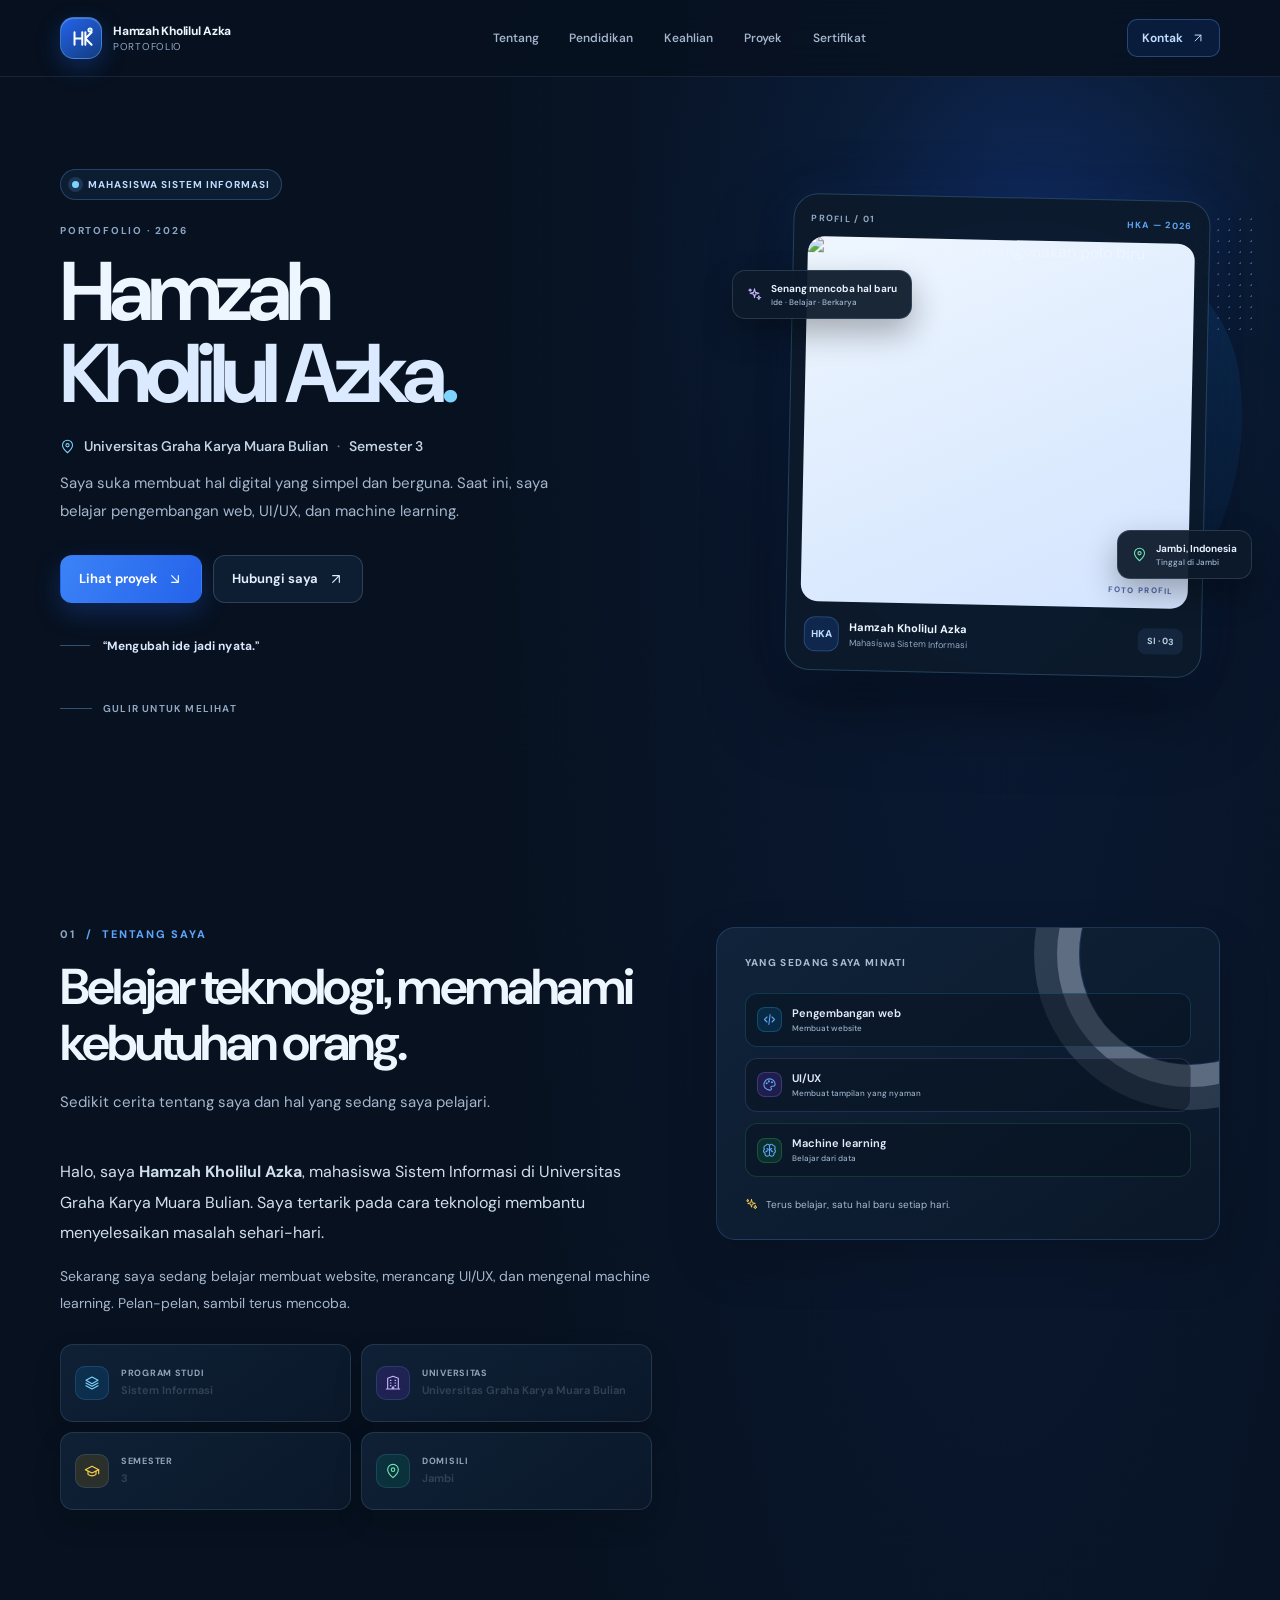
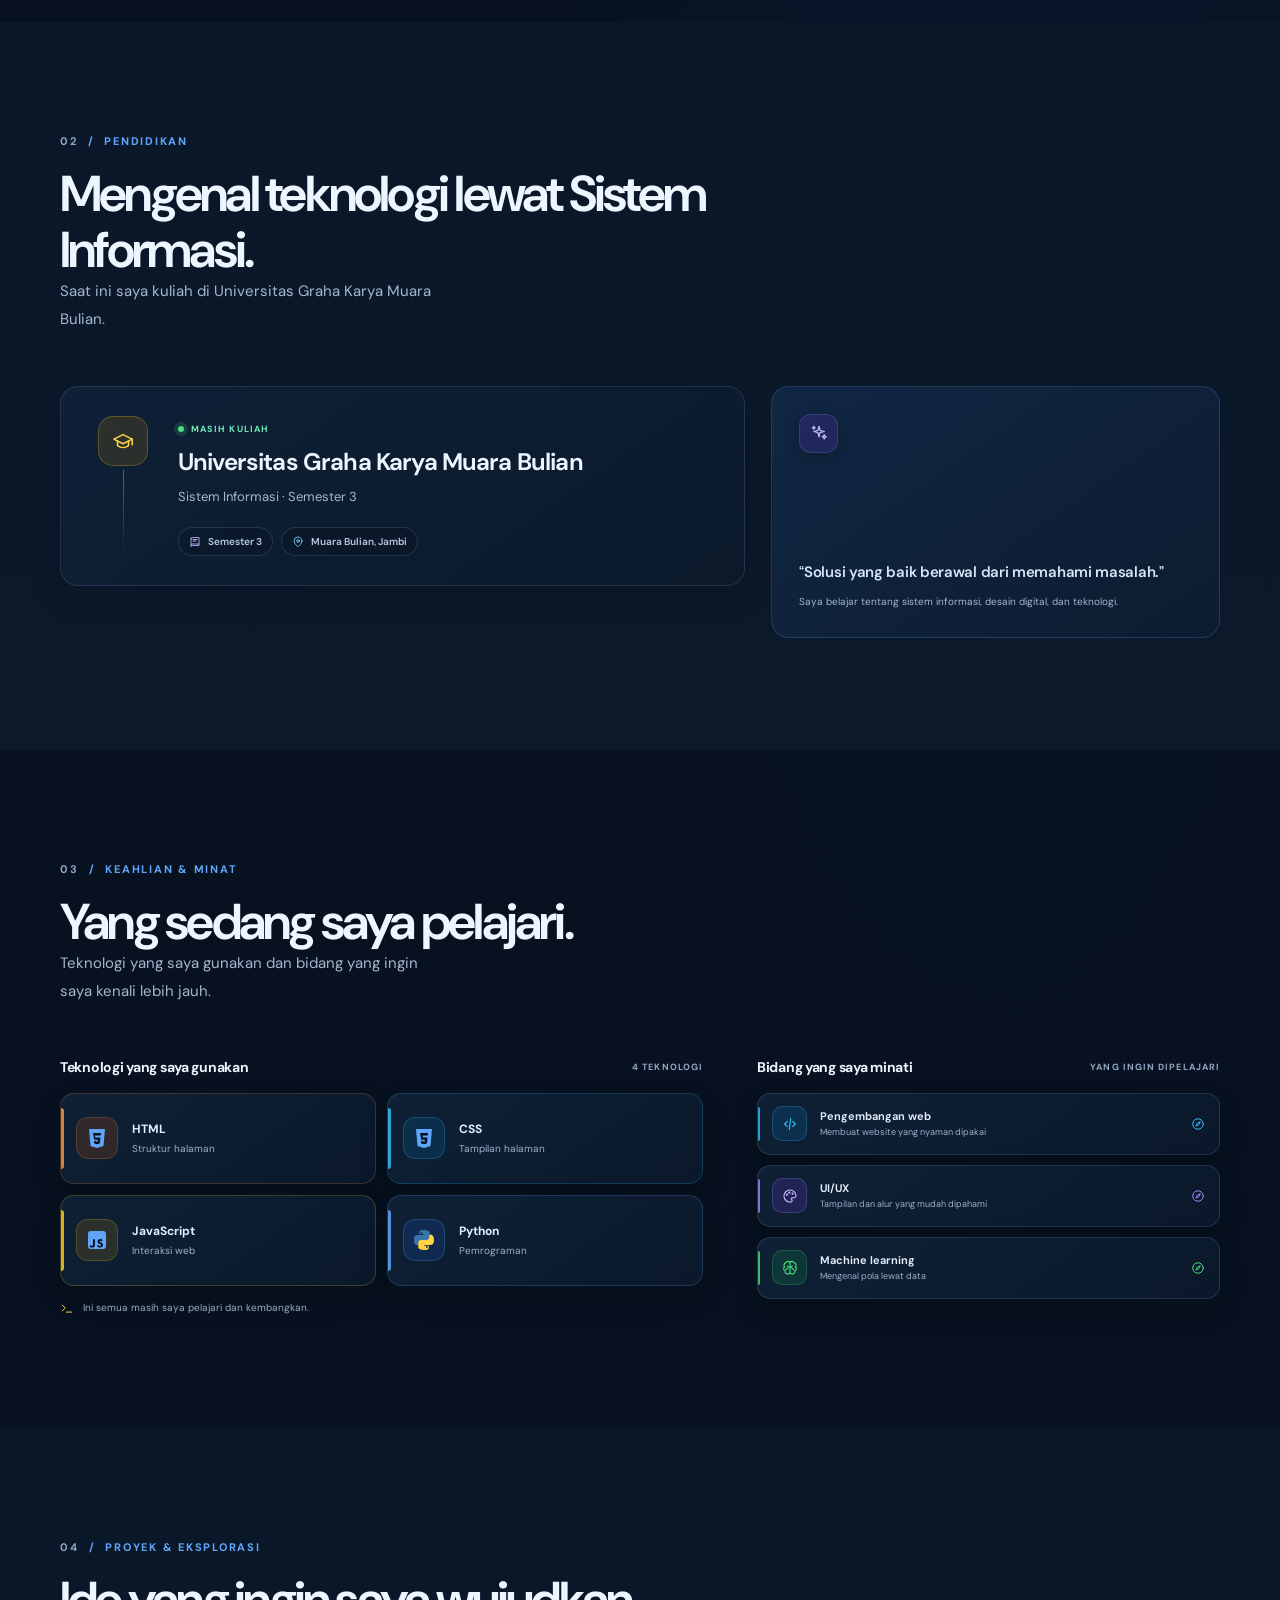
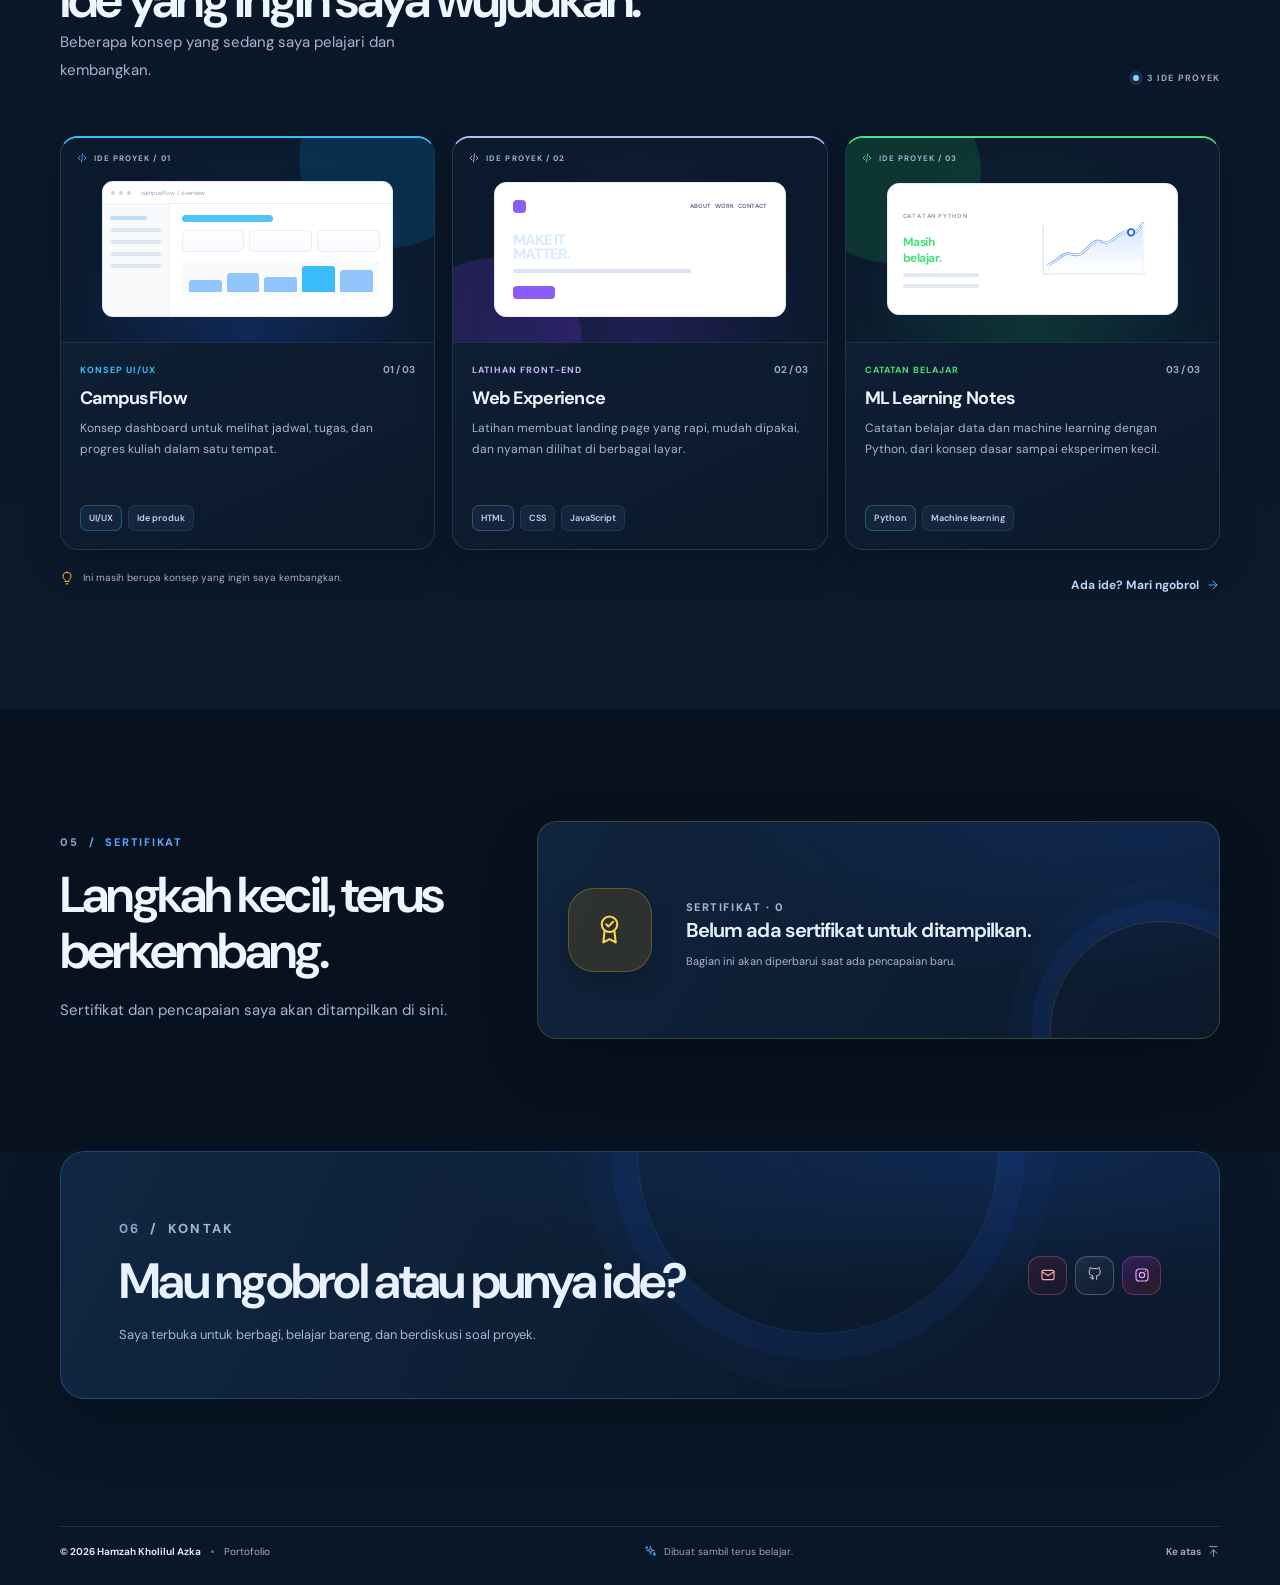
==== index.html @ 12b577aa "my portofolio" ====
<!doctype html>
<html lang="id">
<head>
  <meta charset="utf-8">
  <meta name="viewport" content="width=device-width, initial-scale=1">
  <meta name="theme-color" content="#07111f">
  <meta name="description" content="Portofolio Hamzah Kholilul Azka, mahasiswa Sistem Informasi yang tertarik pada pengembangan web, desain UI/UX, dan machine learning.">
  <meta property="og:title" content="Hamzah Kholilul Azka — Portofolio">
  <meta property="og:description" content="Kenalan dengan Hamzah, minatnya, dan proyek yang sedang ia pelajari.">
  <title>Hamzah Kholilul Azka — Portofolio</title>
  <link rel="preconnect" href="https://fonts.googleapis.com">
  <link rel="preconnect" href="https://fonts.gstatic.com" crossorigin>
  <link href="https://fonts.googleapis.com/css2?family=DM+Sans:wght@400;500;600;700;800&display=swap" rel="stylesheet">
  <link rel="stylesheet" href="styles.css">
  <script src="script.js"></script>
</head>
<body>
  <a class="skip-link" href="#main-content">Langsung ke konten</a>

  <svg class="icon-sprite" xmlns="http://www.w3.org/2000/svg" aria-hidden="true" focusable="false">
    <symbol id="i-arrow-up-right" viewBox="0 0 24 24"><path d="M7 7h10v10M7 17 17 7" /></symbol>
    <symbol id="i-arrow-down-right" viewBox="0 0 24 24"><path d="m7 7 10 10M17 7v10H7" /></symbol>
    <symbol id="i-arrow-right" viewBox="0 0 24 24"><path d="M5 12h14m-7-7 7 7-7 7" /></symbol>
    <symbol id="i-arrow-up" viewBox="0 0 24 24"><path d="m18 15-6-6-6 6M12 9v12M5 3h14" /></symbol>
    <symbol id="i-map-pin" viewBox="0 0 24 24"><path d="M20 10c0 5-8 12-8 12S4 15 4 10a8 8 0 1 1 16 0Z"/><circle cx="12" cy="10" r="2.6"/></symbol>
    <symbol id="i-graduation-cap" viewBox="0 0 24 24"><path d="m2 10 10-5 10 5-10 5-10-5Z"/><path d="M6 12v5c3.5 2.7 8.5 2.7 12 0v-5M22 10v6"/></symbol>
    <symbol id="i-building" viewBox="0 0 24 24"><path d="M4 21V5l8-3 8 3v16M2 21h20M8 8h1m6 0h1M8 12h1m6 0h1M8 16h1m6 0h1M11 21v-3h2v3"/></symbol>
    <symbol id="i-layers" viewBox="0 0 24 24"><path d="m12 3 9 5-9 5-9-5 9-5Z"/><path d="m3 12 9 5 9-5M3 16l9 5 9-5"/></symbol>
    <symbol id="i-sparkles" viewBox="0 0 24 24"><path d="m12 3 1.4 5.6L19 10l-5.6 1.4L12 17l-1.4-5.6L5 10l5.6-1.4L12 3Z"/><path d="m19 14 .8 2.2L22 17l-2.2.8L19 20l-.8-2.2L16 17l2.2-.8L19 14ZM5 3l.6 1.5L7 5l-1.4.5L5 7l-.6-1.5L3 5l1.4-.5L5 3Z"/></symbol>
    <symbol id="i-code" viewBox="0 0 24 24"><path d="m8 8-4 4 4 4m8-8 4 4-4 4m-3-12-2 16"/></symbol>
    <symbol id="i-palette" viewBox="0 0 24 24"><path d="M12 3a9 9 0 1 0 0 18h1.2a2 2 0 0 0 1.4-3.4 1.7 1.7 0 0 1 1.2-2.9H18a3 3 0 0 0 3-3A9 9 0 0 0 12 3Z"/><circle cx="7.5" cy="10" r=".8"/><circle cx="11" cy="7" r=".8"/><circle cx="16" cy="8.5" r=".8"/></symbol>
    <symbol id="i-brain" viewBox="0 0 24 24"><path d="M12 5a3 3 0 0 0-5.8-1A3.5 3.5 0 0 0 4 10a3.5 3.5 0 0 0 1 6.3A3.5 3.5 0 0 0 9 21c1.3 0 2.3-.7 3-1.7M12 5a3 3 0 0 1 5.8-1A3.5 3.5 0 0 1 20 10a3.5 3.5 0 0 1-1 6.3A3.5 3.5 0 0 1 15 21c-1.3 0-2.3-.7-3-1.7M12 5v14M8 9c1.2 0 2 .7 2 2m-4 3c1.3-.1 2.1-.8 2.4-2m7-3c-1.2 0-2 .7-2 2m4 3c-1.3-.1-2.1-.8-2.4-2"/></symbol>
    <symbol id="i-terminal" viewBox="0 0 24 24"><path d="m4 17 5-5-5-5m7 12h9"/></symbol>
    <symbol id="i-compass" viewBox="0 0 24 24"><circle cx="12" cy="12" r="9"/><path d="m15.5 8.5-2.2 4.8-4.8 2.2 2.2-4.8 4.8-2.2Z"/></symbol>
    <symbol id="i-book" viewBox="0 0 24 24"><path d="M4 5.5A2.5 2.5 0 0 1 6.5 3H20v16H6.5A2.5 2.5 0 0 0 4 21V5.5ZM4 18.5A2.5 2.5 0 0 1 6.5 16H20M8 7h8M8 10h6"/></symbol>
    <symbol id="i-lightbulb" viewBox="0 0 24 24"><path d="M9 18h6m-5 4h4m-2-20a7 7 0 0 0-4 12.7c.6.4 1 1 1 1.8V18h6v-1.5c0-.8.4-1.4 1-1.8A7 7 0 0 0 12 2Z"/></symbol>
    <symbol id="i-award" viewBox="0 0 24 24"><circle cx="12" cy="8" r="6"/><path d="m8.2 13-1 9 4.8-2.5 4.8 2.5-1-9M9.5 8l1.6 1.6L14.8 6"/></symbol>
    <symbol id="i-mail" viewBox="0 0 24 24"><rect x="3" y="5" width="18" height="14" rx="2"/><path d="m3 7 9 6 9-6"/></symbol>
    <symbol id="i-menu" viewBox="0 0 24 24"><path d="M4 6h16M4 12h16M4 18h16"/></symbol>
    <symbol id="i-close" viewBox="0 0 24 24"><path d="m18 6-12 12M6 6l12 12"/></symbol>
    <symbol id="i-github" viewBox="0 0 24 24"><path d="M9 19c-4.3 1.3-4.3-2.3-6-2m12 4v-3.9c0-1.1.1-1.6-.5-2.2 3.4-.4 7-1.7 7-7.5A5.8 5.8 0 0 0 20 3.4 5.4 5.4 0 0 0 19.9 0S18.6-.4 15 2a13.2 13.2 0 0 0-7 0C4.4-.4 3.1 0 3.1 0A5.4 5.4 0 0 0 3 3.4a5.8 5.8 0 0 0-1.5 4c0 5.8 3.6 7.1 7 7.5-.6.5-.6 1.1-.5 2.2V21" transform="translate(2 1) scale(.83)"/></symbol>
    <symbol id="i-instagram" viewBox="0 0 24 24"><rect x="3" y="3" width="18" height="18" rx="5"/><circle cx="12" cy="12" r="4"/><path d="M17.5 6.5h.01"/></symbol>
    <symbol id="i-html5" viewBox="0 0 24 24"><path d="m4 3 1.5 17L12 22l6.5-2L20 3H4Z" fill="currentColor" stroke="none"/><path d="M8 7h8l-.3 2.5H10l.2 2h5.3l-.7 6-2.8.8-2.8-.8-.2-2.4h2.3l.1.7.6.2.6-.2.2-2H9.2L8.5 9.5 8 7Z" fill="#07111f" stroke="none"/></symbol>
    <symbol id="i-css3" viewBox="0 0 24 24"><path d="m4 3 1.5 17L12 22l6.5-2L20 3H4Z" fill="currentColor" stroke="none"/><path d="M8 7h8l-.3 2.5h-5l.2 2h4.6l-.7 6-2.8.8-2.8-.8-.2-2.4h2.3l.1.7.6.2.6-.2.2-2H9.2L8.5 9.5 8 7Z" fill="#07111f" stroke="none"/></symbol>
    <symbol id="i-javascript" viewBox="0 0 24 24"><rect x="3" y="3" width="18" height="18" rx="3" fill="currentColor" stroke="none"/><path d="M13.2 16.8c.5.8 1 1.2 1.9 1.2.7 0 1.1-.3 1.1-.8 0-.6-.5-.8-1.4-1.2-1.3-.6-2.2-1.2-2.2-2.6 0-1.3 1-2.3 2.6-2.3 1.1 0 1.9.4 2.5 1.4l-1.4.9c-.3-.5-.6-.7-1.1-.7-.4 0-.7.3-.7.6 0 .5.3.7 1.2 1.1 1.5.7 2.4 1.2 2.4 2.7 0 1.6-1.2 2.5-3 2.5-1.6 0-2.6-.7-3.2-1.8l1.3-1ZM6 16.9c.3.5.6.9 1.2.9.5 0 .8-.2.8-1v-5.5h1.9v5.6c0 1.9-1.1 2.7-2.7 2.7-1.4 0-2.2-.7-2.7-1.7L6 16.9Z" fill="#07111f" stroke="none"/></symbol>
    <symbol id="i-python" viewBox="0 0 24 24"><path d="M11.7 2c-4.8 0-4.5 2.1-4.5 2.1v2.2h4.6v.8H5.4S2 6.7 2 12s3 5.3 3 5.3h1.8v-2.4s-.1-3 3-3h5.1s2.8 0 2.8-2.8V4.8S18.1 2 11.7 2Zm-2.5 2.1a.9.9 0 1 1 0 1.8.9.9 0 0 1 0-1.8Z" fill="#3776ab" stroke="none"/><path d="M12.3 22c4.8 0 4.5-2.1 4.5-2.1v-2.2h-4.6v-.8h6.4S22 17.3 22 12s-3-5.3-3-5.3h-1.8v2.4s.1 3-3 3H9.1S6.3 12.1 6.3 15v4.3S5.9 22 12.3 22Zm2.5-2.1a.9.9 0 1 1 0-1.8.9.9 0 0 1 0 1.8Z" fill="#ffd343" stroke="none"/></symbol>
  </svg>

  <header class="site-header" id="site-header">
    <div class="container-wide nav-inner">
      <a class="brand-lockup" href="#home" aria-label="Hamzah Kholilul Azka, beranda">
        <span class="brand-mark" aria-hidden="true"><svg viewBox="0 0 40 40" fill="none"><path d="M11 12v16m0-8h10m0-8v16M25 12v16m0-8 8-8m-8 8 8 8" stroke="currentColor" stroke-width="2.6" stroke-linecap="round" stroke-linejoin="round"/><circle cx="31" cy="9" r="2.5" fill="#7dd3fc"/></svg></span>
        <span class="brand-name"><strong>Hamzah Kholilul Azka</strong><span>Portofolio</span></span>
      </a>
      <nav class="desktop-nav" aria-label="Navigasi utama">
        <a class="nav-link" href="#about">Tentang</a>
        <a class="nav-link" href="#education">Pendidikan</a>
        <a class="nav-link" href="#skills">Keahlian</a>
        <a class="nav-link" href="#projects">Proyek</a>
        <a class="nav-link" href="#certificates">Sertifikat</a>
      </nav>
      <a class="header-cta desktop-contact" href="#contact">Kontak <svg aria-hidden="true"><use href="#i-arrow-up-right"/></svg></a>
      <button type="button" class="mobile-menu-button" aria-label="Buka menu navigasi" aria-expanded="false" aria-controls="mobile-navigation" id="menu-toggle">
        <svg aria-hidden="true"><use href="#i-menu"/></svg>
      </button>
    </div>
    <nav id="mobile-navigation" class="mobile-nav" aria-label="Navigasi seluler" hidden>
      <a href="#about">Tentang</a>
      <a href="#education">Pendidikan</a>
      <a href="#skills">Keahlian</a>
      <a href="#projects">Proyek</a>
      <a href="#certificates">Sertifikat</a>
      <a href="#contact">Kontak <svg class="nav-contact-icon" aria-hidden="true"><use href="#i-arrow-up-right"/></svg></a>
    </nav>
  </header>

  <main id="main-content">
    <section id="home" class="hero-section">
      <div class="container-wide hero-layout">
        <div class="hero-copy reveal" data-delay="0">
          <div class="hero-badge"><span class="hero-badge-dot" aria-hidden="true"></span>Mahasiswa Sistem Informasi</div>
          <p class="hero-kicker">PORTOFOLIO · 2026</p>
          <h1 class="hero-title"><span>Hamzah</span><span class="hero-title-second">Kholilul Azka<span class="hero-period">.</span></span></h1>
          <p class="hero-role">
            <svg aria-hidden="true"><use href="#i-map-pin"/></svg>
            <span>Universitas Graha Karya Muara Bulian</span><span class="hero-role-separator" aria-hidden="true">·</span><span>Semester 3</span>
          </p>
          <p class="hero-description">Saya suka membuat hal digital yang simpel dan berguna. Saat ini, saya belajar pengembangan web, UI/UX, dan machine learning.</p>
          <div class="hero-actions">
            <a class="button-primary" href="#projects">Lihat proyek <svg aria-hidden="true"><use href="#i-arrow-down-right"/></svg></a>
            <a class="button-secondary" href="#contact">Hubungi saya <svg aria-hidden="true"><use href="#i-arrow-up-right"/></svg></a>
          </div>
          <div class="hero-motto"><span class="hero-motto-rule" aria-hidden="true"></span><p><em>“Mengubah ide jadi nyata.”</em></p></div>
          <div class="hero-scroll-note" aria-hidden="true"><span></span>Gulir untuk melihat</div>
        </div>

        <div class="hero-art-reveal reveal" data-delay="140">
          <div class="hero-visual" role="group" aria-label="Foto profil Hamzah Kholilul Azka">
            <div class="portrait-glow" aria-hidden="true"></div><div class="portrait-grid" aria-hidden="true"></div>
            <div class="float-note float-note--top" aria-hidden="true"><svg><use href="#i-sparkles"/></svg><span>Senang mencoba hal baru<small>Ide · Belajar · Berkarya</small></span></div>
            <div class="float-note float-note--bottom" aria-hidden="true"><svg><use href="#i-map-pin"/></svg><span>Jambi, Indonesia<small>Tinggal di Jambi</small></span></div>
            <div class="portrait-card">
              <div class="portrait-card-top"><span>PROFIL / 01</span><span>HKA — 2026</span></div>
              <div class="portrait-art">
                <img src="image/profil.jpg" alt="Hamzah Kholilul Azka mengenakan polo biru">
                <span class="portrait-art-label">FOTO PROFIL</span>
              </div>
              <div class="portrait-card-bottom">
                <div class="portrait-identity"><span class="portrait-initials">HKA</span><span class="portrait-identity-copy"><strong>Hamzah Kholilul Azka</strong><span>Mahasiswa Sistem Informasi</span></span></div>
                <span class="portrait-semester">SI · 03</span>
              </div>
            </div>
          </div>
        </div>
      </div>
    </section>

    <section id="about" class="section">
      <div class="container-wide">
        <div class="about-grid">
          <div class="reveal">
            <div class="section-heading"><p class="section-overline"><span>01</span><span aria-hidden="true">/</span>Tentang saya</p><h2 class="section-title">Belajar teknologi, memahami kebutuhan orang.</h2><p class="section-lede">Sedikit cerita tentang saya dan hal yang sedang saya pelajari.</p></div>
            <div class="about-copy">
              <p>Halo, saya <strong>Hamzah Kholilul Azka</strong>, mahasiswa Sistem Informasi di Universitas Graha Karya Muara Bulian. Saya tertarik pada cara teknologi membantu menyelesaikan masalah sehari-hari.</p>
              <p>Sekarang saya sedang belajar membuat website, merancang UI/UX, dan mengenal machine learning. Pelan-pelan, sambil terus mencoba.</p>
              <div class="about-facts" role="list" aria-label="Informasi profil">
                <div class="fact-card" role="listitem"><span class="fact-icon"><svg aria-hidden="true"><use href="#i-layers"/></svg></span><span class="fact-copy"><span>Program studi</span><strong>Sistem Informasi</strong></span></div>
                <div class="fact-card" role="listitem"><span class="fact-icon"><svg aria-hidden="true"><use href="#i-building"/></svg></span><span class="fact-copy"><span>Universitas</span><strong>Universitas Graha Karya Muara Bulian</strong></span></div>
                <div class="fact-card" role="listitem"><span class="fact-icon"><svg aria-hidden="true"><use href="#i-graduation-cap"/></svg></span><span class="fact-copy"><span>Semester</span><strong>3</strong></span></div>
                <div class="fact-card" role="listitem"><span class="fact-icon"><svg aria-hidden="true"><use href="#i-map-pin"/></svg></span><span class="fact-copy"><span>Domisili</span><strong>Jambi</strong></span></div>
              </div>
            </div>
          </div>
          <div class="reveal" data-delay="100">
            <aside class="interest-card" aria-label="Bidang minat">
              <p class="interest-card-label">Yang sedang saya minati</p>
              <div class="interest-list">
                <div class="interest-item interest-item--web"><span class="interest-symbol" aria-hidden="true"><svg><use href="#i-code"/></svg></span><span>Pengembangan web</span><small>Membuat website</small></div>
                <div class="interest-item interest-item--design"><span class="interest-symbol" aria-hidden="true"><svg><use href="#i-palette"/></svg></span><span>UI/UX</span><small>Membuat tampilan yang nyaman</small></div>
                <div class="interest-item interest-item--ml"><span class="interest-symbol" aria-hidden="true"><svg><use href="#i-brain"/></svg></span><span>Machine learning</span><small>Belajar dari data</small></div>
              </div>
              <p class="interest-foot"><svg aria-hidden="true"><use href="#i-sparkles"/></svg>Terus belajar, satu hal baru setiap hari.</p>
            </aside>
          </div>
        </div>
      </div>
    </section>

    <section id="education" class="section section-soft">
      <div class="container-wide">
        <div class="section-heading-row"><div class="reveal"><div class="section-heading"><p class="section-overline"><span>02</span><span aria-hidden="true">/</span>Pendidikan</p><h2 class="section-title">Mengenal teknologi lewat Sistem Informasi.</h2><p class="section-lede">Saat ini saya kuliah di Universitas Graha Karya Muara Bulian.</p></div></div></div>
        <div class="education-layout">
          <div class="reveal"><article class="education-card"><div class="education-rail" aria-hidden="true"><span class="education-icon"><svg><use href="#i-graduation-cap"/></svg></span></div><div><p class="education-status"><i aria-hidden="true"></i>Masih kuliah</p><h3>Universitas Graha Karya Muara Bulian</h3><p class="education-program">Sistem Informasi · Semester 3</p><div class="education-tags"><span class="soft-tag"><svg aria-hidden="true"><use href="#i-book"/></svg>Semester 3</span><span class="soft-tag"><svg aria-hidden="true"><use href="#i-map-pin"/></svg>Muara Bulian, Jambi</span></div></div></article></div>
          <div class="reveal" data-delay="90"><aside class="education-aside"><span class="education-aside-icon"><svg aria-hidden="true"><use href="#i-sparkles"/></svg></span><div><p>“Solusi yang baik berawal dari memahami masalah.”</p><small>Saya belajar tentang sistem informasi, desain digital, dan teknologi.</small></div></aside></div>
        </div>
      </div>
    </section>

    <section id="skills" class="section">
      <div class="container-wide">
        <div class="section-heading-row"><div class="reveal"><div class="section-heading"><p class="section-overline"><span>03</span><span aria-hidden="true">/</span>Keahlian & minat</p><h2 class="section-title">Yang sedang saya pelajari.</h2><p class="section-lede">Teknologi yang saya gunakan dan bidang yang ingin saya kenali lebih jauh.</p></div></div></div>
        <div class="skills-layout">
          <div class="reveal"><div class="skills-panel-title"><h3>Teknologi yang saya gunakan</h3><span>4 teknologi</span></div><div class="skills-grid">
            <article class="skill-card skill-card--html"><span class="skill-symbol" aria-hidden="true"><svg><use href="#i-html5"/></svg></span><span class="skill-copy"><strong>HTML</strong><span>Struktur halaman</span></span></article>
            <article class="skill-card skill-card--css"><span class="skill-symbol" aria-hidden="true"><svg><use href="#i-css3"/></svg></span><span class="skill-copy"><strong>CSS</strong><span>Tampilan halaman</span></span></article>
            <article class="skill-card skill-card--javascript"><span class="skill-symbol" aria-hidden="true"><svg><use href="#i-javascript"/></svg></span><span class="skill-copy"><strong>JavaScript</strong><span>Interaksi web</span></span></article>
            <article class="skill-card skill-card--python"><span class="skill-symbol" aria-hidden="true"><svg><use href="#i-python"/></svg></span><span class="skill-copy"><strong>Python</strong><span>Pemrograman</span></span></article>
          </div><p class="skill-note"><svg aria-hidden="true"><use href="#i-terminal"/></svg>Ini semua masih saya pelajari dan kembangkan.</p></div>
          <div class="reveal" data-delay="100"><div class="skills-panel-title"><h3>Bidang yang saya minati</h3><span>Yang ingin dipelajari</span></div><div class="interest-stack">
            <article class="interest-stack-card interest-stack-card--web"><span class="interest-stack-icon"><svg aria-hidden="true"><use href="#i-code"/></svg></span><span class="interest-stack-copy"><strong>Pengembangan web</strong><span>Membuat website yang nyaman dipakai</span></span><svg class="interest-stack-arrow" aria-hidden="true"><use href="#i-compass"/></svg></article>
            <article class="interest-stack-card interest-stack-card--design"><span class="interest-stack-icon"><svg aria-hidden="true"><use href="#i-palette"/></svg></span><span class="interest-stack-copy"><strong>UI/UX</strong><span>Tampilan dan alur yang mudah dipahami</span></span><svg class="interest-stack-arrow" aria-hidden="true"><use href="#i-compass"/></svg></article>
            <article class="interest-stack-card interest-stack-card--ml"><span class="interest-stack-icon"><svg aria-hidden="true"><use href="#i-brain"/></svg></span><span class="interest-stack-copy"><strong>Machine learning</strong><span>Mengenal pola lewat data</span></span><svg class="interest-stack-arrow" aria-hidden="true"><use href="#i-compass"/></svg></article>
          </div></div>
        </div>
      </div>
    </section>

    <section id="projects" class="section section-soft">
      <div class="container-wide">
        <div class="section-heading-row"><div class="reveal"><div class="section-heading"><p class="section-overline"><span>04</span><span aria-hidden="true">/</span>Proyek & eksplorasi</p><h2 class="section-title">Ide yang ingin saya wujudkan.</h2><p class="section-lede">Beberapa konsep yang sedang saya pelajari dan kembangkan.</p></div></div><div class="reveal" data-delay="80"><span class="project-count-note"><span class="project-count-dot"></span>3 ide proyek</span></div></div>
        <div class="projects-grid">
          <div class="reveal"><article class="project-card"><div class="project-visual project-visual--dashboard" aria-hidden="true"><div class="project-art-label"><svg><use href="#i-code"/></svg>IDE PROYEK / 01</div><div class="mock-window"><div class="mock-window-bar"><i></i><i></i><i></i><span>campusflow / overview</span></div><div class="mock-dashboard"><div class="mock-sidebar"><i></i><i></i><i></i><i></i><i></i></div><div class="mock-dashboard-main"><div class="mock-dashboard-title"></div><div class="mock-stat-row"><i></i><i></i><i></i></div><div class="mock-chart"><i></i><i></i><i></i><i></i><i></i></div></div></div></div></div><div class="project-content"><div class="project-meta"><span class="project-category">Konsep UI/UX</span><span class="project-number">01 / 03</span></div><h3>CampusFlow</h3><p>Konsep dashboard untuk melihat jadwal, tugas, dan progres kuliah dalam satu tempat.</p><div class="project-tags"><span class="project-tag">UI/UX</span><span class="project-tag">Ide produk</span></div></div></article></div>
          <div class="reveal" data-delay="70"><article class="project-card"><div class="project-visual project-visual--landing" aria-hidden="true"><div class="project-art-label"><svg><use href="#i-code"/></svg>IDE PROYEK / 02</div><div class="mock-landing"><div class="mock-landing-top"><span class="mock-landing-mark"></span><span>ABOUT&nbsp;&nbsp;&nbsp; WORK&nbsp;&nbsp;&nbsp; CONTACT</span></div><div class="mock-landing-title">MAKE IT<br>MATTER.</div><div class="mock-landing-copy"></div><div class="mock-landing-button"></div></div></div><div class="project-content"><div class="project-meta"><span class="project-category">Latihan front-end</span><span class="project-number">02 / 03</span></div><h3>Web Experience</h3><p>Latihan membuat landing page yang rapi, mudah dipakai, dan nyaman dilihat di berbagai layar.</p><div class="project-tags"><span class="project-tag">HTML</span><span class="project-tag">CSS</span><span class="project-tag">JavaScript</span></div></div></article></div>
          <div class="reveal" data-delay="140"><article class="project-card"><div class="project-visual project-visual--notebook" aria-hidden="true"><div class="project-art-label"><svg><use href="#i-code"/></svg>IDE PROYEK / 03</div><div class="mock-notebook"><div class="mock-notebook-copy"><span>CATATAN PYTHON</span><strong>Masih<br>belajar.</strong><i></i><i></i></div><div class="mock-notebook-chart"><svg viewBox="0 0 120 80" fill="none"><defs><linearGradient id="chart-fill" x1="60" y1="12" x2="60" y2="67" gradientUnits="userSpaceOnUse"><stop stop-color="#60A5FA"/><stop offset="1" stop-color="#DBEAFE" stop-opacity=".1"/></linearGradient></defs><path d="M6 67H116M6 15V67" stroke="#E2E8F0"/><path d="M12 57C24 52 25 42 39 46C52 50 56 27 69 32C83 37 87 17 101 22C107 24 109 18 114 12" stroke="#2563EB" stroke-width="2.5" stroke-linecap="round"/><path d="M12 57C24 52 25 42 39 46C52 50 56 27 69 32C83 37 87 17 101 22C107 24 109 18 114 12V67H12V57Z" fill="url(#chart-fill)" fill-opacity=".35"/><circle cx="101" cy="22" r="3.5" fill="white" stroke="#2563EB" stroke-width="2"/></svg></div></div></div><div class="project-content"><div class="project-meta"><span class="project-category">Catatan belajar</span><span class="project-number">03 / 03</span></div><h3>ML Learning Notes</h3><p>Catatan belajar data dan machine learning dengan Python, dari konsep dasar sampai eksperimen kecil.</p><div class="project-tags"><span class="project-tag">Python</span><span class="project-tag">Machine learning</span></div></div></article></div>
        </div>
        <div class="project-bottom-row"><p class="projects-footnote"><svg aria-hidden="true"><use href="#i-lightbulb"/></svg>Ini masih berupa konsep yang ingin saya kembangkan.</p><a class="projects-cta" href="#contact">Ada ide? Mari ngobrol <svg aria-hidden="true"><use href="#i-arrow-right"/></svg></a></div>
      </div>
    </section>

    <section id="certificates" class="section">
      <div class="container-wide certificates-layout">
        <div class="reveal"><div class="section-heading"><p class="section-overline"><span>05</span><span aria-hidden="true">/</span>Sertifikat</p><h2 class="section-title">Langkah kecil, terus berkembang.</h2><p class="section-lede">Sertifikat dan pencapaian saya akan ditampilkan di sini.</p></div></div>
        <div class="reveal" data-delay="100"><div class="certificate-card"><span class="certificate-emblem"><svg aria-hidden="true"><use href="#i-award"/></svg></span><div class="certificate-copy"><p class="certificate-count">Sertifikat · 0</p><h3>Belum ada sertifikat untuk ditampilkan.</h3><p>Bagian ini akan diperbarui saat ada pencapaian baru.</p></div></div></div>
      </div>
    </section>

    <section id="contact" class="contact-section">
      <div class="container-wide"><div class="reveal"><div class="contact-card">
        <div class="contact-copy"><div class="section-heading"><p class="section-overline"><span>06</span><span aria-hidden="true">/</span>Kontak</p><h2>Mau ngobrol atau punya ide?</h2><p>Saya terbuka untuk berbagi, belajar bareng, dan berdiskusi soal proyek.</p></div></div>
        <div class="contact-actions"><div class="contact-socials" role="group" aria-label="Kontak dan media sosial">
          <a class="social-icon-link social-icon-link--email" href="mailto:amzahaja67@gmail.com?subject=Halo%20Hamzah" aria-label="Kirim email" title="Email"><svg aria-hidden="true"><use href="#i-mail"/></svg></a>
          <a class="social-icon-link social-icon-link--github" href="https://github.com/amzahaja67-nox" target="_blank" rel="noreferrer" aria-label="GitHub" title="GitHub"><svg aria-hidden="true"><use href="#i-github"/></svg></a>
          <a class="social-icon-link social-icon-link--instagram" href="https://www.instagram.com/hamzahazka_/" target="_blank" rel="noreferrer" aria-label="Instagram" title="Instagram"><svg aria-hidden="true"><use href="#i-instagram"/></svg></a>
        </div></div>
      </div></div></div>
    </section>
  </main>

  <footer class="footer"><div class="container-wide footer-inner"><div class="footer-left"><strong>© <span id="current-year">2026</span> Hamzah Kholilul Azka</strong><span class="footer-dot" aria-hidden="true"></span><span>Portofolio</span></div><div class="footer-right"><svg aria-hidden="true"><use href="#i-sparkles"/></svg>Dibuat sambil terus belajar.</div><a class="back-to-top" href="#home">Ke atas <svg aria-hidden="true"><use href="#i-arrow-up"/></svg></a></div></footer>

</body>
</html>
---- styles.css ----
:root {
  --primary: #2563eb;
  --deep: #1e3a8a;
  --light-blue: #dbeafe;
  --ink: #0f172a;
  --muted: #64748b;
  --line: #e2e8f0;
  --soft: #f8fafc;
  --white: #ffffff;
  --ease-out: cubic-bezier(0.22, 1, 0.36, 1);
}

* { box-sizing: border-box; }
html { scroll-behavior: smooth; scroll-padding-top: 92px; }
body {
  margin: 0;
  color: var(--ink);
  background: var(--white);
  font-family: Inter, "Plus Jakarta Sans", ui-sans-serif, system-ui, -apple-system, BlinkMacSystemFont, "Segoe UI", sans-serif;
  font-feature-settings: "ss01" on;
  -webkit-font-smoothing: antialiased;
  text-rendering: optimizeLegibility;
}
::selection { color: #163b87; background: #dbeafe; }
a { color: inherit; text-decoration: none; }
button, a { -webkit-tap-highlight-color: transparent; }
button { font: inherit; }
:focus-visible { outline: 3px solid rgba(37, 99, 235, .42); outline-offset: 3px; }


.skip-link {
  position: fixed; left: 16px; top: 12px; z-index: 100;
  padding: 11px 15px; border-radius: 10px; background: var(--deep); color: white;
  transform: translateY(-150%); transition: transform 180ms ease;
}
.skip-link:focus { transform: translateY(0); }
.container-wide { width: min(1160px, calc(100% - 48px)); margin-inline: auto; }
.section { position: relative; padding: 112px 0; }
.section-soft { background: var(--soft); }
.section-overline {
  display: flex; align-items: center; gap: 10px; margin: 0 0 18px;
  color: var(--primary); font-size: 11px; font-weight: 750; letter-spacing: .16em; text-transform: uppercase;
}
.section-overline span:first-child { color: #94a3b8; font-variant-numeric: tabular-nums; }
.section-title {
  max-width: 760px; margin: 0; color: var(--ink); font-size: clamp(2rem, 4vw, 3.15rem);
  font-weight: 640; letter-spacing: -.055em; line-height: 1.12;
}
.section-lede { max-width: 580px; margin: 18px 0 0; color: var(--muted); font-size: 15px; line-height: 1.85; }
.section-heading-row { display: flex; align-items: end; justify-content: space-between; gap: 32px; margin-bottom: 48px; }
.section-heading-row .section-lede { max-width: 390px; margin: 0 0 4px; }

/* Navigation */
.site-header {
  position: sticky; top: 0; z-index: 50; width: 100%;
  border-bottom: 1px solid rgba(226, 232, 240, .68);
  background: rgba(255, 255, 255, .8);
  backdrop-filter: blur(16px); -webkit-backdrop-filter: blur(16px);
  transition: background-color 240ms ease, box-shadow 240ms ease, border-color 240ms ease;
}
.site-header.is-scrolled {
  background: rgba(255, 255, 255, .96);
  border-color: rgba(226, 232, 240, .9);
  box-shadow: 0 8px 28px rgba(15, 23, 42, .045);
}
.nav-inner { display: flex; align-items: center; justify-content: space-between; height: 76px; gap: 26px; }
.brand-lockup { display: inline-flex; align-items: center; gap: 11px; min-width: max-content; }
.brand-mark {
  display: grid; width: 37px; height: 37px; place-items: center; border-radius: 12px;
  background: var(--deep); color: #fff; font-size: 12px; font-weight: 780; letter-spacing: -.04em;
  box-shadow: 0 5px 14px rgba(30, 58, 138, .17);
}
.brand-name { display: grid; gap: 1px; }
.brand-name strong { font-size: 12px; font-weight: 720; letter-spacing: -.02em; }
.brand-name span { color: #94a3b8; font-size: 10px; letter-spacing: .07em; text-transform: uppercase; }
.desktop-nav { display: flex; align-items: center; gap: clamp(17px, 2.4vw, 32px); }
.nav-link { position: relative; color: #64748b; font-size: 12px; font-weight: 560; transition: color 180ms ease; }
.nav-link::after { position: absolute; right: 0; bottom: -7px; left: 0; height: 1px; content: ""; background: var(--primary); transform: scaleX(0); transform-origin: right; transition: transform 230ms var(--ease-out); }
.nav-link:hover, .nav-link:focus-visible { color: var(--ink); }
.nav-link:hover::after, .nav-link:focus-visible::after { transform: scaleX(1); transform-origin: left; }
.header-cta { display: inline-flex; align-items: center; gap: 8px; padding: 10px 14px; border: 1px solid #dbeafe; border-radius: 10px; background: #eff6ff; color: var(--deep); font-size: 12px; font-weight: 650; transition: color 200ms ease, background 200ms ease, border-color 200ms ease, transform 200ms ease; }
.header-cta:hover { transform: translateY(-1px); border-color: var(--primary); background: var(--primary); color: #fff; }
.header-cta svg { width: 14px; height: 14px; }
.mobile-menu-button { display: none; width: 42px; height: 42px; place-items: center; border: 1px solid var(--line); border-radius: 12px; background: white; color: var(--ink); cursor: pointer; }
.mobile-menu-button svg { width: 18px; height: 18px; }
.mobile-nav { display: none; }
.mobile-nav[hidden] { display: none !important; }

/* Buttons */
.button-primary, .button-secondary {
  display: inline-flex; min-height: 48px; align-items: center; justify-content: center; gap: 10px;
  padding: 0 18px; border: 1px solid transparent; border-radius: 12px;
  font-size: 13px; font-weight: 660; transition: transform 220ms var(--ease-out), box-shadow 220ms ease, background-color 220ms ease, color 220ms ease, border-color 220ms ease;
}
.button-primary { background: var(--primary); color: white; box-shadow: 0 9px 18px rgba(37, 99, 235, .16); }
.button-primary:hover { transform: translateY(-2px); background: #1d4ed8; box-shadow: 0 13px 22px rgba(37, 99, 235, .24); }
.button-primary:active, .button-secondary:active, .header-cta:active { transform: translateY(0) scale(.985); }
.button-secondary { border-color: var(--line); background: #fff; color: var(--ink); }
.button-secondary:hover { transform: translateY(-2px); border-color: #bfdbfe; background: #f8fbff; color: var(--deep); box-shadow: 0 8px 18px rgba(37, 99, 235, .07); }
.button-primary svg, .button-secondary svg { width: 16px; height: 16px; }

/* Hero */
.hero-section { position: relative; overflow: hidden; min-height: 676px; padding: 68px 0 90px; isolation: isolate; }
.hero-section::before {
  position: absolute; z-index: -2; top: -250px; right: -190px; width: 840px; height: 840px; border-radius: 50%;
  content: ""; background: radial-gradient(circle, rgba(219, 234, 254, .63) 0%, rgba(239, 246, 255, .52) 35%, rgba(255, 255, 255, 0) 70%);
  animation: ambient-drift 18s ease-in-out infinite alternate;
}
.hero-section::after {
  position: absolute; z-index: -1; top: 0; right: 0; bottom: 0; width: 55%; content: ""; pointer-events: none;
  background-image: radial-gradient(rgba(37, 99, 235, .13) .65px, transparent .65px); background-size: 22px 22px;
  mask-image: linear-gradient(90deg, transparent, #000 74%, transparent); opacity: .22;
}
.hero-layout { display: grid; grid-template-columns: minmax(0, 1.08fr) minmax(360px, .92fr); align-items: center; gap: clamp(45px, 8vw, 108px); }
.hero-copy { position: relative; z-index: 2; padding: 24px 0 10px; }
.hero-badge { display: inline-flex; align-items: center; gap: 9px; margin-bottom: 24px; padding: 8px 11px; border: 1px solid #dbeafe; border-radius: 999px; background: rgba(255, 255, 255, .72); color: #1e40af; font-size: 10px; font-weight: 710; letter-spacing: .1em; text-transform: uppercase; }
.hero-badge-dot { width: 7px; height: 7px; border-radius: 50%; background: #3b82f6; box-shadow: 0 0 0 4px #dbeafe; }
.hero-kicker { margin: 0 0 14px; color: #94a3b8; font-size: 10px; font-weight: 700; letter-spacing: .18em; text-transform: uppercase; }
.hero-title { max-width: 680px; margin: 0; font-size: clamp(3.45rem, 6.5vw, 5.35rem); font-weight: 660; letter-spacing: -.075em; line-height: .98; }
.hero-title span { display: block; }
.hero-title .hero-title-second { color: var(--deep); }
.hero-title .hero-period { display: inline; color: var(--primary); }
.hero-role { display: flex; align-items: center; gap: 9px; margin: 23px 0 15px; color: #334155; font-size: 14px; font-weight: 560; }
.hero-role svg { width: 15px; height: 15px; color: var(--primary); }
.hero-role-separator { color: #cbd5e1; }
.hero-description { max-width: 510px; margin: 0; color: var(--muted); font-size: 15px; line-height: 1.85; }
.hero-actions { display: flex; flex-wrap: wrap; gap: 11px; margin-top: 29px; }
.hero-motto { display: flex; align-items: center; gap: 13px; margin-top: 35px; }
.hero-motto-rule { width: 30px; height: 1px; background: #bfdbfe; }
.hero-motto p { margin: 0; color: #64748b; font-size: 12px; font-weight: 560; letter-spacing: .01em; }
.hero-motto em { color: var(--deep); font-style: normal; font-weight: 680; }
.hero-art-reveal { display: flex; width: 100%; justify-content: flex-end; }
.hero-visual { position: relative; width: min(100%, 456px); padding: 19px 14px 18px 25px; }
.portrait-glow { position: absolute; inset: 8% -6% 4% 9%; border-radius: 46% 54% 54% 46% / 47% 41% 59% 53%; background: linear-gradient(145deg, #dbeafe 0%, #eff6ff 48%, #c7dcff 100%); transform: rotate(-8deg); animation: slow-morph 14s ease-in-out infinite alternate; }
.portrait-grid { position: absolute; top: 7%; right: -8%; width: 120px; height: 120px; background-image: radial-gradient(#93c5fd 1px, transparent 1px); background-size: 11px 11px; opacity: .62; }
.portrait-card { position: relative; overflow: hidden; padding: 14px; border: 1px solid rgba(191, 219, 254, .85); border-radius: 25px; background: rgba(255, 255, 255, .88); box-shadow: 0 32px 74px rgba(30, 58, 138, .12), 0 6px 18px rgba(15, 23, 42, .04); transform: rotate(1.2deg); }
.portrait-card-top { display: flex; align-items: center; justify-content: space-between; padding: 4px 3px 12px; color: #94a3b8; font-size: 9px; font-weight: 700; letter-spacing: .14em; }
.portrait-card-top span:last-child { color: var(--primary); }
.portrait-art { position: relative; overflow: hidden; height: 365px; border-radius: 17px; background: linear-gradient(155deg, #eff6ff, #dbeafe 65%, #d4e4ff); }
.portrait-art svg { display: block; width: 100%; height: 100%; }
.portrait-art img { display: block; width: 100%; height: 100%; object-fit: cover; object-position: 35% 42%; }
.portrait-art-label { position: absolute; right: 14px; bottom: 13px; color: rgba(30, 58, 138, .72); font-size: 8px; font-weight: 750; letter-spacing: .16em; }
.portrait-card-bottom { display: flex; align-items: center; justify-content: space-between; gap: 14px; padding: 15px 4px 4px; }
.portrait-identity { display: flex; align-items: center; gap: 10px; }
.portrait-initials { display: grid; width: 35px; height: 35px; place-items: center; border: 1px solid #dbeafe; border-radius: 11px; background: #eff6ff; color: var(--deep); font-size: 10px; font-weight: 760; }
.portrait-identity-copy { display: grid; gap: 3px; }
.portrait-identity-copy strong { color: var(--ink); font-size: 11px; font-weight: 720; }
.portrait-identity-copy span { color: #94a3b8; font-size: 9px; }
.portrait-semester { padding: 7px 9px; border-radius: 8px; background: #f1f5f9; color: #64748b; font-size: 9px; font-weight: 690; }
.float-note { position: absolute; z-index: 2; display: flex; align-items: center; gap: 9px; padding: 11px 14px; border: 1px solid rgba(226, 232, 240, .95); border-radius: 13px; background: rgba(255, 255, 255, .94); box-shadow: 0 12px 26px rgba(15, 23, 42, .09); color: var(--ink); font-size: 10px; font-weight: 670; }
.float-note svg { width: 15px; height: 15px; color: var(--primary); }
.float-note--top { top: 18%; left: -7%; animation: float-y 5.5s ease-in-out infinite; }
.float-note--bottom { right: -7%; bottom: 22%; animation: float-y 6s ease-in-out infinite reverse; }
.float-note span { display: grid; gap: 2px; }
.float-note small { color: #94a3b8; font-size: 8px; font-weight: 540; }
.hero-scroll-note { display: flex; align-items: center; gap: 11px; margin-top: 48px; color: #94a3b8; font-size: 10px; font-weight: 650; letter-spacing: .12em; text-transform: uppercase; }
.hero-scroll-note span { width: 32px; height: 1px; background: #cbd5e1; }

/* About */
.about-grid { display: grid; grid-template-columns: minmax(0, 1.08fr) minmax(330px, .92fr); align-items: start; gap: 64px; }
.about-copy { max-width: 630px; padding-top: 40px; }
.about-copy p { margin: 0; color: #475569; font-size: 16px; line-height: 1.9; }
.about-copy p + p { margin-top: 15px; color: var(--muted); font-size: 14px; }
.about-facts { display: grid; grid-template-columns: 1fr 1fr; gap: 10px; margin-top: 27px; }
.fact-card { display: flex; min-height: 78px; align-items: center; gap: 12px; padding: 13px 14px; border: 1px solid var(--line); border-radius: 13px; background: #fff; transition: transform 220ms var(--ease-out), border-color 220ms ease, box-shadow 220ms ease; }
.fact-card:hover { transform: translateY(-3px); border-color: #bfdbfe; box-shadow: 0 10px 24px rgba(37, 99, 235, .07); }
.fact-icon { display: grid; flex: 0 0 auto; width: 34px; height: 34px; place-items: center; border-radius: 10px; background: #eff6ff; color: var(--primary); }
.fact-icon svg { width: 16px; height: 16px; }
.fact-copy { display: grid; gap: 4px; min-width: 0; }
.fact-copy span { color: #94a3b8; font-size: 9px; font-weight: 700; letter-spacing: .08em; text-transform: uppercase; }
.fact-copy strong { overflow-wrap: anywhere; color: #334155; font-size: 11px; font-weight: 650; line-height: 1.45; }
.interest-card { position: relative; overflow: hidden; min-height: 286px; padding: 28px; border: 1px solid #dbeafe; border-radius: 19px; background: linear-gradient(145deg, #f8fbff, #eff6ff 70%, #f8fafc); }
.interest-card::before { position: absolute; top: -85px; right: -82px; width: 220px; height: 220px; border: 1px solid rgba(37, 99, 235, .11); border-radius: 50%; content: ""; box-shadow: 0 0 0 22px rgba(219, 234, 254, .28), 0 0 0 45px rgba(219, 234, 254, .15); }
.interest-card-label { position: relative; margin: 0 0 24px; color: #64748b; font-size: 10px; font-weight: 750; letter-spacing: .13em; text-transform: uppercase; }
.interest-list { position: relative; display: grid; gap: 11px; }
.interest-item { display: grid; grid-template-columns: 25px minmax(0, 1fr); grid-template-rows: auto auto; align-items: center; column-gap: 10px; row-gap: 3px; min-width: 0; padding: 12px 11px; border: 1px solid rgba(219, 234, 254, .86); border-radius: 12px; background: rgba(255, 255, 255, .75); color: #334155; font-size: 11px; font-weight: 630; }
.interest-symbol { display: grid; grid-row: span 2; width: 25px; height: 25px; place-items: center; border-radius: 8px; background: #eff6ff; color: var(--primary); font-size: 10px; font-weight: 800; }
.interest-item small { grid-column: 2; color: #94a3b8; font-size: 8px; font-weight: 520; line-height: 1.4; }
.interest-item svg { width: 16px; height: 16px; color: var(--primary); }
.interest-foot { position: relative; display: flex; align-items: center; gap: 8px; margin: 21px 0 0; color: #64748b; font-size: 10px; }
.interest-foot svg { width: 13px; height: 13px; color: var(--primary); }

/* Education */
.education-layout { display: grid; grid-template-columns: minmax(0, 1.1fr) minmax(270px, .72fr); gap: 26px; align-items: stretch; }
.education-card { position: relative; display: grid; grid-template-columns: 66px 1fr; gap: 22px; padding: 29px; border: 1px solid var(--line); border-radius: 18px; background: #fff; box-shadow: 0 12px 32px rgba(15, 23, 42, .035); }
.education-rail { position: relative; display: flex; justify-content: center; }
.education-rail::before { position: absolute; top: 54px; bottom: 0; width: 1px; content: ""; background: linear-gradient(#bfdbfe, transparent); }
.education-icon { display: grid; width: 50px; height: 50px; place-items: center; border: 1px solid #dbeafe; border-radius: 15px; background: #eff6ff; color: var(--primary); }
.education-icon svg { width: 22px; height: 22px; }
.education-status { display: inline-flex; align-items: center; gap: 7px; margin: 2px 0 12px; color: var(--primary); font-size: 9px; font-weight: 760; letter-spacing: .12em; text-transform: uppercase; }
.education-status i { width: 6px; height: 6px; border-radius: 50%; background: #3b82f6; box-shadow: 0 0 0 4px #dbeafe; }
.education-card h3 { max-width: 520px; margin: 0; color: var(--ink); font-size: clamp(19px, 2vw, 24px); font-weight: 650; letter-spacing: -.035em; line-height: 1.25; }
.education-program { margin: 9px 0 0; color: #64748b; font-size: 13px; line-height: 1.7; }
.education-tags { display: flex; flex-wrap: wrap; gap: 8px; margin-top: 19px; }
.soft-tag { display: inline-flex; align-items: center; gap: 7px; padding: 7px 10px; border: 1px solid #e2e8f0; border-radius: 999px; background: #f8fafc; color: #64748b; font-size: 10px; font-weight: 630; }
.soft-tag svg { width: 12px; height: 12px; color: var(--primary); }
.education-aside { display: flex; flex-direction: column; justify-content: space-between; min-height: 252px; padding: 27px; border: 1px solid #dbeafe; border-radius: 18px; background: linear-gradient(150deg, #eff6ff, #f8fbff 75%); }
.education-aside-icon { display: grid; width: 39px; height: 39px; place-items: center; border-radius: 12px; background: #fff; color: var(--primary); box-shadow: 0 4px 12px rgba(37, 99, 235, .08); }
.education-aside-icon svg { width: 18px; height: 18px; }
.education-aside p { margin: 24px 0 0; color: #1e3a8a; font-size: 15px; font-weight: 590; line-height: 1.65; letter-spacing: -.02em; }
.education-aside small { display: block; margin-top: 9px; color: #64748b; font-size: 10px; line-height: 1.6; }

/* Skills */
.skills-layout { display: grid; grid-template-columns: minmax(0, 1fr) minmax(290px, .72fr); gap: 54px; align-items: start; }
.skills-panel-title { display: flex; align-items: center; justify-content: space-between; gap: 15px; margin-bottom: 17px; }
.skills-panel-title h3 { margin: 0; color: var(--ink); font-size: 14px; font-weight: 700; letter-spacing: -.02em; }
.skills-panel-title span { color: #94a3b8; font-size: 9px; font-weight: 700; letter-spacing: .12em; text-transform: uppercase; }
.skills-grid { display: grid; grid-template-columns: repeat(2, minmax(0, 1fr)); gap: 11px; }
.skill-card { display: flex; min-height: 91px; align-items: center; gap: 14px; padding: 15px; border: 1px solid var(--line); border-radius: 14px; background: #fff; transition: transform 220ms var(--ease-out), box-shadow 220ms ease, border-color 220ms ease; }
.skill-card:hover { transform: translateY(-4px); border-color: #bfdbfe; box-shadow: 0 13px 25px rgba(37, 99, 235, .075); }
.skill-symbol { display: grid; flex: 0 0 auto; width: 42px; height: 42px; place-items: center; border: 1px solid #dbeafe; border-radius: 12px; background: #f1f7ff; color: var(--deep); font-size: 13px; font-weight: 800; letter-spacing: -.05em; }
.skill-copy { display: grid; gap: 5px; }
.skill-copy strong { color: #1e293b; font-size: 12px; font-weight: 690; }
.skill-copy span { color: #94a3b8; font-size: 10px; }
.skill-note { display: flex; align-items: start; gap: 9px; margin: 14px 0 0; color: #64748b; font-size: 10px; line-height: 1.65; }
.skill-note svg { flex: 0 0 auto; width: 14px; height: 14px; margin-top: 1px; color: var(--primary); }
.interest-stack { display: grid; gap: 10px; }
.interest-stack-card { display: flex; min-height: 62px; align-items: center; gap: 13px; padding: 12px 14px; border: 1px solid var(--line); border-radius: 13px; background: #fff; transition: border-color 200ms ease, background-color 200ms ease; }
.interest-stack-card:hover { border-color: #bfdbfe; background: #fbfdff; }
.interest-stack-icon { display: grid; width: 35px; height: 35px; place-items: center; border-radius: 10px; background: #eff6ff; color: var(--primary); }
.interest-stack-icon svg { width: 16px; height: 16px; }
.interest-stack-copy { display: grid; gap: 3px; }
.interest-stack-copy strong { color: #334155; font-size: 11px; font-weight: 660; }
.interest-stack-copy span { color: #94a3b8; font-size: 9px; }

/* Projects */
.projects-grid { display: grid; grid-template-columns: repeat(3, minmax(0, 1fr)); gap: 17px; }
.project-card { overflow: hidden; border: 1px solid var(--line); border-radius: 18px; background: #fff; transition: transform 260ms var(--ease-out), box-shadow 260ms ease, border-color 260ms ease; }
.project-card:hover { transform: translateY(-5px); border-color: #bfdbfe; box-shadow: 0 18px 36px rgba(37, 99, 235, .09); }
.project-visual { position: relative; display: grid; min-height: 205px; place-items: center; overflow: hidden; border-bottom: 1px solid #e8eef6; background: #f5f9ff; }
.project-visual::before { position: absolute; top: -70px; right: -45px; width: 180px; height: 180px; border-radius: 50%; content: ""; background: rgba(219, 234, 254, .72); }
.projects-grid > :nth-child(2) .project-visual { background: #f5f7fb; }
.projects-grid > :nth-child(2) .project-visual::before { top: 120px; right: auto; left: -50px; background: rgba(191, 219, 254, .58); }
.projects-grid > :nth-child(3) .project-visual { background: #f6f9ff; }
.projects-grid > :nth-child(3) .project-visual::before { top: -55px; right: auto; left: -45px; background: rgba(219, 234, 254, .78); }
.project-art-label { position: absolute; top: 14px; left: 15px; z-index: 1; display: flex; align-items: center; gap: 6px; color: #94a3b8; font-size: 8px; font-weight: 760; letter-spacing: .13em; text-transform: uppercase; }
.project-art-label svg { width: 12px; height: 12px; color: var(--primary); }
.mock-window { position: relative; z-index: 1; width: 78%; overflow: hidden; border: 1px solid rgba(226, 232, 240, .94); border-radius: 11px; background: white; box-shadow: 0 14px 30px rgba(30, 58, 138, .11); transform: translateY(9px); }
.mock-window-bar { display: flex; height: 22px; align-items: center; gap: 4px; padding: 0 8px; border-bottom: 1px solid #eef2f7; background: #fff; }
.mock-window-bar i { width: 4px; height: 4px; border-radius: 50%; background: #cbd5e1; }
.mock-window-bar span { margin-left: 6px; color: #94a3b8; font-size: 6px; }
.mock-dashboard { display: grid; min-height: 112px; grid-template-columns: 23% 1fr; }
.mock-sidebar { display: grid; align-content: start; gap: 8px; padding: 12px 7px; border-right: 1px solid #eef2f7; background: #f8fafc; }
.mock-sidebar i { height: 4px; border-radius: 4px; background: #e2e8f0; }
.mock-sidebar i:first-child { width: 72%; background: #bfdbfe; }
.mock-dashboard-main { padding: 11px 12px; }
.mock-dashboard-title { width: 46%; height: 7px; margin-bottom: 8px; border-radius: 4px; background: #1e3a8a; opacity: .88; }
.mock-stat-row { display: grid; grid-template-columns: repeat(3, 1fr); gap: 5px; }
.mock-stat-row i { display: block; height: 22px; border: 1px solid #e8eef6; border-radius: 4px; background: linear-gradient(180deg, #fff, #f8fbff); }
.mock-chart { display: flex; height: 36px; align-items: end; gap: 5px; margin-top: 8px; padding: 0 7px 4px; border-radius: 4px; background: #f8fafc; }
.mock-chart i { flex: 1; border-radius: 3px 3px 1px 1px; background: #93c5fd; }
.mock-chart i:nth-child(1) { height: 38%; }.mock-chart i:nth-child(2) { height: 62%; }.mock-chart i:nth-child(3) { height: 49%; }.mock-chart i:nth-child(4) { height: 82%; background: #3b82f6; }.mock-chart i:nth-child(5) { height: 69%; }
.mock-landing { position: relative; z-index: 1; width: 78%; min-height: 135px; padding: 17px 18px; border: 1px solid #e6ebf2; border-radius: 12px; background: #fff; box-shadow: 0 14px 30px rgba(15, 23, 42, .08); transform: translateY(9px); }
.mock-landing-top { display: flex; align-items: center; justify-content: space-between; color: #64748b; font-size: 6px; font-weight: 700; }
.mock-landing-mark { width: 13px; height: 13px; border-radius: 4px; background: var(--primary); }
.mock-landing-title { width: 83%; margin: 20px 0 7px; color: var(--deep); font-size: 15px; font-weight: 800; letter-spacing: -.07em; line-height: .98; }
.mock-landing-copy { width: 70%; height: 4px; border-radius: 4px; background: #dbe3ef; }
.mock-landing-button { width: 42px; height: 13px; margin-top: 13px; border-radius: 4px; background: var(--primary); }
.mock-notebook { position: relative; z-index: 1; display: grid; width: 78%; min-height: 132px; grid-template-columns: 1fr 1.1fr; overflow: hidden; border: 1px solid #e4ebf4; border-radius: 12px; background: white; box-shadow: 0 14px 30px rgba(30, 58, 138, .09); transform: translateY(9px); }
.mock-notebook-copy { padding: 18px 0 15px 15px; }
.mock-notebook-copy span { color: #94a3b8; font-size: 6px; font-weight: 740; letter-spacing: .13em; }
.mock-notebook-copy strong { display: block; margin-top: 11px; color: var(--deep); font-size: 12px; font-weight: 750; letter-spacing: -.04em; }
.mock-notebook-copy i { display: block; width: 62%; height: 4px; margin-top: 7px; border-radius: 5px; background: #e2e8f0; }
.mock-notebook-chart { align-self: center; width: 90%; height: 74px; }
.mock-notebook-chart svg { width: 100%; height: 100%; overflow: visible; }
.project-content { padding: 20px 19px 18px; }
.project-meta { display: flex; align-items: center; justify-content: space-between; gap: 10px; }
.project-category { color: var(--primary); font-size: 9px; font-weight: 750; letter-spacing: .11em; text-transform: uppercase; }
.project-number { color: #cbd5e1; font-size: 10px; font-variant-numeric: tabular-nums; font-weight: 700; }
.project-content h3 { margin: 10px 0 8px; color: var(--ink); font-size: 18px; font-weight: 680; letter-spacing: -.04em; }
.project-content p { min-height: 70px; margin: 0; color: var(--muted); font-size: 12px; line-height: 1.75; }
.project-tags { display: flex; flex-wrap: wrap; gap: 6px; margin-top: 17px; }
.project-tag { padding: 6px 8px; border-radius: 7px; background: #f1f5f9; color: #64748b; font-size: 9px; font-weight: 620; }
.projects-footnote { display: flex; align-items: start; gap: 9px; margin-top: 20px; color: #64748b; font-size: 10px; line-height: 1.65; }
.projects-footnote svg { flex: 0 0 auto; width: 14px; height: 14px; margin-top: 1px; color: var(--primary); }
.projects-cta { display: inline-flex; align-items: center; gap: 7px; margin-top: 22px; color: var(--deep); font-size: 12px; font-weight: 680; transition: gap 200ms ease, color 200ms ease; }
.projects-cta:hover { gap: 11px; color: var(--primary); }
.projects-cta svg { width: 14px; height: 14px; }
.project-count-note { display: inline-flex; flex: 0 0 auto; align-items: center; gap: 8px; margin-bottom: 4px; color: #94a3b8; font-size: 9px; font-weight: 700; letter-spacing: .12em; text-transform: uppercase; }
.project-count-dot { width: 6px; height: 6px; border-radius: 50%; background: #60a5fa; box-shadow: 0 0 0 4px #dbeafe; }
.project-bottom-row { display: flex; align-items: center; justify-content: space-between; gap: 18px; }
.project-bottom-row .projects-footnote { max-width: 570px; }
.project-bottom-row .projects-cta { flex: 0 0 auto; }

/* Certificates */
.certificates-layout { display: grid; grid-template-columns: minmax(0, .76fr) minmax(0, 1.24fr); align-items: center; gap: 58px; }
.certificate-card { position: relative; display: grid; grid-template-columns: 94px 1fr; align-items: center; gap: 24px; min-height: 218px; overflow: hidden; padding: 30px; border: 1px solid #dbeafe; border-radius: 20px; background: linear-gradient(120deg, #f8fbff 0%, #eff6ff 100%); }
.certificate-card::after { position: absolute; right: -53px; bottom: -105px; width: 220px; height: 220px; border: 1px solid rgba(37, 99, 235, .12); border-radius: 50%; content: ""; box-shadow: 0 0 0 19px rgba(219, 234, 254, .33), 0 0 0 41px rgba(219, 234, 254, .18); }
.certificate-emblem { position: relative; z-index: 1; display: grid; width: 84px; height: 84px; place-items: center; border: 1px solid rgba(191, 219, 254, .9); border-radius: 26px; background: rgba(255, 255, 255, .83); color: var(--primary); box-shadow: 0 10px 22px rgba(37, 99, 235, .08); }
.certificate-emblem svg { width: 31px; height: 31px; stroke-width: 1.6; }
.certificate-copy { position: relative; z-index: 1; }
.certificate-count { margin: 0 0 9px; color: var(--primary); font-size: 9px; font-weight: 780; letter-spacing: .14em; text-transform: uppercase; }
.certificate-copy h3 { max-width: 420px; margin: 0; color: var(--deep); font-size: 20px; font-weight: 650; letter-spacing: -.045em; line-height: 1.3; }
.certificate-copy p { max-width: 410px; margin: 9px 0 0; color: #64748b; font-size: 11px; line-height: 1.75; }

/* Contact and footer */
.contact-section { overflow: hidden; padding: 0 0 105px; background: var(--soft); }
.contact-card { position: relative; display: grid; grid-template-columns: 1fr auto; align-items: center; gap: 34px; overflow: hidden; padding: 52px 58px; border: 1px solid #dbeafe; border-radius: 25px; background: linear-gradient(116deg, #f8fbff 0%, #eff6ff 57%, #e8f1ff 100%); }
.contact-card::before { position: absolute; top: -180px; right: 19%; width: 360px; height: 360px; border: 1px solid rgba(37, 99, 235, .1); border-radius: 50%; content: ""; box-shadow: 0 0 0 26px rgba(219, 234, 254, .25), 0 0 0 55px rgba(219, 234, 254, .17); }
.contact-copy { position: relative; z-index: 1; max-width: 600px; }
.contact-copy .section-overline { margin-bottom: 14px; }
.contact-copy h2 { max-width: 570px; margin: 0; color: var(--deep); font-size: clamp(2rem, 4vw, 3.1rem); font-weight: 650; letter-spacing: -.055em; line-height: 1.12; }
.contact-copy p { max-width: 490px; margin: 13px 0 0; color: #64748b; font-size: 13px; line-height: 1.8; }
.contact-actions { position: relative; z-index: 1; display: grid; gap: 12px; justify-items: start; }
.contact-actions .button-primary { min-width: 162px; }
.contact-socials { display: flex; gap: 8px; }
.social-icon-link { display: grid; width: 39px; height: 39px; place-items: center; border: 1px solid rgba(191, 219, 254, .85); border-radius: 12px; background: rgba(255, 255, 255, .78); color: #64748b; transition: transform 180ms ease, color 180ms ease, border-color 180ms ease, background 180ms ease; }
.social-icon-link:hover { transform: translateY(-2px); border-color: #93c5fd; background: white; color: var(--primary); }
.social-icon-link svg { width: 16px; height: 16px; }
.footer { padding: 22px 0 27px; background: var(--soft); }
.footer-inner { display: flex; align-items: center; justify-content: space-between; gap: 20px; padding-top: 18px; border-top: 1px solid var(--line); }
.footer-left { display: flex; align-items: center; gap: 10px; color: #64748b; font-size: 10px; }
.footer-left strong { color: #334155; font-weight: 680; }
.footer-dot { width: 3px; height: 3px; border-radius: 50%; background: #cbd5e1; }
.footer-right { display: flex; align-items: center; gap: 7px; color: #94a3b8; font-size: 10px; }
.footer-right svg { width: 13px; height: 13px; color: var(--primary); }
.back-to-top { display: inline-flex; align-items: center; gap: 6px; color: #64748b; font-size: 10px; font-weight: 620; transition: color 180ms ease; }
.back-to-top:hover { color: var(--primary); }
.back-to-top svg { width: 13px; height: 13px; }

/* Motion */
@keyframes ambient-drift { from { transform: translate3d(0, 0, 0) scale(1); } to { transform: translate3d(-26px, 18px, 0) scale(1.04); } }
@keyframes slow-morph { from { transform: rotate(-8deg) scale(1); } to { transform: rotate(-4deg) scale(1.035); } }
@keyframes float-y { 0%, 100% { transform: translateY(0); } 50% { transform: translateY(-7px); } }

@media (max-width: 1024px) {
  .container-wide { width: min(100% - 48px, 940px); }
  .hero-layout { grid-template-columns: minmax(0, 1fr) minmax(310px, .84fr); gap: 32px; }
  .hero-title { font-size: clamp(3.5rem, 7vw, 4.7rem); }
  .portrait-art { height: 330px; }
  .about-grid { gap: 38px; }
  .projects-grid { gap: 13px; }
  .project-content { padding-inline: 15px; }
}
@media (max-width: 820px) {
  .section { padding: 88px 0; }
  .desktop-nav, .desktop-contact { display: none; }
  .mobile-menu-button { display: grid; }
  .nav-inner { height: 70px; }
  .mobile-nav { display: grid; position: absolute; top: calc(100% + 1px); right: 0; left: 0; padding: 9px 24px 18px; border-bottom: 1px solid var(--line); background: rgba(255, 255, 255, .98); box-shadow: 0 14px 22px rgba(15, 23, 42, .05); }
  .mobile-nav a { display: flex; min-height: 43px; align-items: center; border-bottom: 1px solid #f1f5f9; color: #475569; font-size: 13px; font-weight: 590; }
  .mobile-nav a:last-child { margin-top: 10px; border: 0; border-radius: 10px; background: #eff6ff; color: var(--deep); padding: 0 13px; }
  .hero-section { min-height: unset; padding: 54px 0 76px; }
  .hero-layout { grid-template-columns: minmax(0, 1fr) minmax(290px, .86fr); gap: 20px; }
  .hero-title { font-size: clamp(3rem, 7.8vw, 4rem); }
  .hero-description { font-size: 14px; }
  .hero-visual { padding: 14px 8px; }
  .portrait-art { height: 285px; }
  .float-note--top { left: -4%; }.float-note--bottom { right: -4%; }
  .about-grid { grid-template-columns: 1fr; gap: 34px; }
  .about-copy { max-width: unset; padding-top: 0; }
  .interest-card { min-height: unset; }
  .interest-list { grid-template-columns: repeat(3, 1fr); }
  .interest-item { min-height: 70px; align-items: start; font-size: 11px; }
  .education-layout { grid-template-columns: 1fr; }
  .education-aside { min-height: 205px; }
  .skills-layout { grid-template-columns: 1fr; gap: 38px; }
  .interest-stack { grid-template-columns: repeat(3, 1fr); }
  .interest-stack-card { align-items: start; }
  .projects-grid { grid-template-columns: repeat(2, minmax(0, 1fr)); }
  .projects-grid > :last-child { grid-column: 1 / -1; }
  .projects-grid > :last-child .project-card { display: grid; grid-template-columns: 1fr 1fr; }
  .projects-grid > :last-child .project-visual { border-right: 1px solid #e8eef6; border-bottom: 0; }
  .projects-grid > :last-child .project-content { display: flex; flex-direction: column; justify-content: center; }
  .certificates-layout { grid-template-columns: 1fr; gap: 29px; }
  .contact-card { padding: 40px; }
}
@media (max-width: 600px) {
  html { scroll-padding-top: 78px; }
  .container-wide { width: calc(100% - 36px); }
  .section { padding: 73px 0; }
  .section-title { font-size: clamp(1.9rem, 8vw, 2.5rem); }
  .section-heading-row { display: block; margin-bottom: 32px; }
  .section-heading-row .section-lede { max-width: 100%; margin-top: 13px; }
  .project-count-note { margin-top: 19px; }
  .nav-inner { height: 66px; }
  .brand-mark { width: 35px; height: 35px; }
  .brand-name strong { font-size: 11px; }
  .brand-name span { font-size: 9px; }
  .hero-section { padding: 40px 0 63px; }
  .hero-layout { grid-template-columns: 1fr; gap: 26px; }
  .hero-copy { padding: 13px 0 0; }
  .hero-badge { margin-bottom: 20px; font-size: 9px; }
  .hero-kicker { font-size: 9px; }
  .hero-title { font-size: clamp(3.15rem, 13.5vw, 4.15rem); }
  .hero-role { margin-top: 17px; font-size: 12px; }
  .hero-description { font-size: 13px; line-height: 1.8; }
  .hero-actions { margin-top: 23px; }
  .button-primary, .button-secondary { min-height: 46px; padding-inline: 14px; font-size: 12px; }
  .hero-motto { margin-top: 25px; }
  .hero-scroll-note { margin-top: 31px; }
  .hero-art-reveal { justify-content: center; }
  .hero-visual { width: min(90%, 390px); margin-top: 4px; padding: 14px 8px; }
  .portrait-card { padding: 11px; border-radius: 21px; }
  .portrait-art { height: clamp(270px, 84vw, 340px); }
  .float-note { padding: 9px 11px; font-size: 9px; }
  .float-note--top { top: 17%; left: -8%; }.float-note--bottom { right: -7%; bottom: 22%; }
  .section-lede { font-size: 13px; }
  .about-copy p { font-size: 14px; }
  .about-copy p + p { font-size: 13px; }
  .about-facts { gap: 8px; }
  .fact-card { min-height: 71px; gap: 9px; padding: 10px; }
  .fact-icon { width: 30px; height: 30px; }
  .fact-copy strong { font-size: 10px; }
  .interest-card { padding: 21px; }
  .interest-list { grid-template-columns: 1fr; }
  .interest-item { min-height: 45px; align-items: center; }
  .education-card { grid-template-columns: 43px 1fr; gap: 14px; padding: 20px 16px; }
  .education-icon { width: 39px; height: 39px; border-radius: 12px; }
  .education-icon svg { width: 18px; height: 18px; }
  .education-rail::before { top: 44px; }
  .education-card h3 { font-size: 18px; }
  .education-program { font-size: 12px; }
  .education-aside { min-height: 190px; padding: 21px; }
  .skills-grid { gap: 8px; }
  .skill-card { min-height: 78px; gap: 10px; padding: 11px; }
  .skill-symbol { width: 36px; height: 36px; border-radius: 10px; font-size: 11px; }
  .skill-copy strong { font-size: 11px; }
  .skill-copy span { font-size: 9px; }
  .interest-stack { grid-template-columns: 1fr; }
  .interest-stack-card { min-height: 56px; align-items: center; }
  .projects-grid { grid-template-columns: 1fr; gap: 13px; }
  .project-bottom-row { display: block; }
  .project-bottom-row .projects-cta { margin-top: 14px; }
  .projects-grid > :last-child { grid-column: auto; }
  .projects-grid > :last-child .project-card { display: block; }
  .projects-grid > :last-child .project-visual { border-right: 0; border-bottom: 1px solid #e8eef6; }
  .projects-grid > :last-child .project-content { display: block; }
  .project-visual { min-height: 190px; }
  .project-content p { min-height: auto; }
  .certificate-card { grid-template-columns: 56px 1fr; gap: 15px; min-height: 175px; padding: 20px 16px; }
  .certificate-emblem { width: 55px; height: 55px; border-radius: 17px; }
  .certificate-emblem svg { width: 23px; height: 23px; }
  .certificate-copy h3 { font-size: 17px; }
  .certificate-copy p { font-size: 10px; }
  .contact-section { padding-bottom: 60px; }
  .contact-card { grid-template-columns: 1fr; gap: 24px; padding: 28px 22px; border-radius: 19px; }
  .contact-copy h2 { font-size: 2.15rem; }
  .contact-actions { display: flex; align-items: center; justify-content: space-between; }
  .footer-inner { flex-wrap: wrap; }
  .footer-left { flex-wrap: wrap; row-gap: 5px; }
  .footer-right { margin-left: auto; }
  .back-to-top { width: 100%; margin-top: 3px; }
}
@media (prefers-reduced-motion: reduce) {
  html { scroll-behavior: auto; }
  *, *::before, *::after { animation-duration: .01ms !important; animation-iteration-count: 1 !important; transition-duration: .01ms !important; scroll-behavior: auto !important; }
}

/* Plain HTML helpers: icon sprite, reveal animation and a few replaced utility classes. */
.icon-sprite { position: absolute; width: 0; height: 0; overflow: hidden; pointer-events: none; }
.nav-contact-icon { width: 16px; height: 16px; margin-left: 8px; }
.interest-stack-arrow { flex: 0 0 auto; width: 14px; height: 14px; margin-left: auto; color: #cbd5e1; }
html.js .reveal { opacity: 0; transform: translateY(18px); transition: opacity 400ms cubic-bezier(.22, 1, .36, 1), transform 400ms cubic-bezier(.22, 1, .36, 1); transition-delay: var(--reveal-delay, 0ms); }
html.js .reveal.is-visible { opacity: 1; transform: translateY(0); }
@media (prefers-reduced-motion: reduce) {
  html.js .reveal, html.js .reveal.is-visible { opacity: 1; transform: none; transition: none; }
}

/* Midnight blue theme */
:root {
  color-scheme: dark;
  --primary: #60a5fa;
  --deep: #dbeafe;
  --light-blue: #173354;
  --ink: #edf5ff;
  --muted: #a5b7cf;
  --line: rgba(148, 177, 211, .16);
  --soft: #0a1728;
  --white: #07111f;
}

html { background: #07111f; }
svg {
  fill: none;
  stroke: currentColor;
  stroke-width: 1.7;
  stroke-linecap: round;
  stroke-linejoin: round;
}
body {
  background:
    radial-gradient(ellipse at 78% 5%, rgba(37, 99, 235, .11), transparent 34rem),
    #07111f;
  color: var(--ink);
  font-family: "DM Sans", "Avenir Next", ui-sans-serif, system-ui, -apple-system, BlinkMacSystemFont, "Segoe UI", sans-serif;
}
::selection { color: #07111f; background: #93c5fd; }
:focus-visible { outline-color: rgba(96, 165, 250, .78); }
.section-soft { background: linear-gradient(180deg, #0a1728, #0b192b); }

.site-header {
  border-color: rgba(148, 177, 211, .12);
  background: rgba(7, 17, 31, .78);
}
.site-header.is-scrolled {
  border-color: rgba(148, 177, 211, .17);
  background: rgba(7, 17, 31, .94);
  box-shadow: 0 12px 34px rgba(0, 0, 0, .24);
}
.brand-mark {
  width: 42px;
  height: 42px;
  border: 1px solid rgba(125, 211, 252, .35);
  border-radius: 14px;
  background: linear-gradient(145deg, #2563eb, #123d81);
  color: #fff;
  box-shadow: 0 8px 24px rgba(37, 99, 235, .3), inset 0 1px rgba(255, 255, 255, .2);
}
.brand-mark svg { width: 31px; height: 31px; }
.brand-name span { color: #8fa8c8; }
.nav-link { color: #a5b7cf; }
.nav-link:hover, .nav-link:focus-visible { color: #fff; }
.header-cta {
  border-color: rgba(96, 165, 250, .32);
  background: rgba(37, 99, 235, .13);
  color: #bfdbfe;
}
.mobile-menu-button { border-color: var(--line); background: #0d1b2d; color: var(--ink); }
.mobile-nav {
  border-color: var(--line);
  background: rgba(7, 17, 31, .98);
  box-shadow: 0 18px 30px rgba(0, 0, 0, .28);
}
.mobile-nav a { border-color: rgba(148, 177, 211, .12); color: #c4d3e6; }
.mobile-nav a:last-child { background: rgba(37, 99, 235, .18); color: #bfdbfe; }

.button-primary {
  background: linear-gradient(115deg, #3b82f6, #2563eb);
  color: #fff;
  box-shadow: 0 10px 26px rgba(37, 99, 235, .27);
}
.button-primary:hover { background: linear-gradient(115deg, #60a5fa, #3b82f6); }
.button-secondary {
  border-color: rgba(148, 177, 211, .24);
  background: rgba(16, 34, 56, .8);
  color: #e2edfc;
}
.button-secondary:hover {
  border-color: rgba(96, 165, 250, .55);
  background: #122743;
  color: #fff;
  box-shadow: 0 10px 26px rgba(0, 0, 0, .2);
}

.hero-section::before {
  background: radial-gradient(circle, rgba(37, 99, 235, .23), rgba(14, 54, 101, .14) 38%, transparent 72%);
}
.hero-section::after {
  background-image: radial-gradient(rgba(125, 211, 252, .24) .7px, transparent .7px);
  opacity: .2;
}
.hero-badge {
  border-color: rgba(96, 165, 250, .28);
  background: rgba(16, 34, 56, .78);
  color: #bfdbfe;
}
.hero-badge-dot { background: #7dd3fc; box-shadow: 0 0 0 4px rgba(96, 165, 250, .18); }
.hero-kicker, .section-overline span:first-child { color: #8ea6c5; }
.hero-title .hero-title-second { color: #dbeafe; }
.hero-title .hero-period { color: #7dd3fc; }
.hero-role { color: #c4d3e6; }
.hero-role-separator { color: #647b99; }
.hero-motto-rule, .hero-scroll-note span { background: #315172; }
.hero-motto p { color: #a5b7cf; }
.hero-motto em { color: #dbeafe; }
.hero-scroll-note { color: #91a8c5; }
.portrait-glow {
  background: linear-gradient(145deg, rgba(37, 99, 235, .4), rgba(14, 54, 101, .6) 55%, rgba(8, 25, 46, .8));
}
.portrait-grid { opacity: .35; }
.portrait-card {
  border-color: rgba(125, 211, 252, .22);
  background: rgba(12, 26, 43, .94);
  box-shadow: 0 32px 80px rgba(0, 0, 0, .44), 0 0 42px rgba(37, 99, 235, .1);
}
.portrait-card-top { color: #91a8c5; }
.portrait-card-bottom { color: var(--ink); }
.portrait-initials { border-color: rgba(96, 165, 250, .28); background: rgba(37, 99, 235, .18); color: #bfdbfe; }
.portrait-identity-copy strong { color: #edf5ff; }
.portrait-identity-copy span { color: #91a8c5; }
.portrait-semester { background: #14263d; color: #bfd0e5; }
.float-note {
  border-color: rgba(148, 177, 211, .2);
  background: rgba(12, 26, 43, .94);
  box-shadow: 0 14px 32px rgba(0, 0, 0, .3);
  color: #eaf2ff;
}
.float-note small { color: #9bb0cb; }

.about-copy p { color: #d0deee; }
.about-copy p + p, .section-lede { color: var(--muted); }
.fact-card, .education-card, .skill-card, .interest-stack-card {
  border-color: var(--line);
  background: linear-gradient(145deg, rgba(16, 34, 56, .92), rgba(11, 25, 43, .96));
  box-shadow: 0 12px 30px rgba(0, 0, 0, .12);
}
.fact-card:hover, .skill-card:hover, .interest-stack-card:hover {
  border-color: rgba(96, 165, 250, .45);
  background: #10233a;
  box-shadow: 0 14px 34px rgba(0, 0, 0, .23), 0 0 24px rgba(37, 99, 235, .08);
}
.fact-icon, .interest-symbol, .interest-stack-icon, .education-icon {
  border: 1px solid rgba(96, 165, 250, .18);
  background: rgba(37, 99, 235, .16);
  color: #7db7ff;
}
.interest-card {
  border-color: rgba(96, 165, 250, .2);
  background: linear-gradient(145deg, #10233a, #0c1b2e 72%, #0a1728);
  box-shadow: 0 22px 50px rgba(0, 0, 0, .18);
}
.interest-card::before { border-color: rgba(96, 165, 250, .16); }
.interest-card-label, .interest-foot { color: #a8bbd2; }
.interest-item {
  border-color: rgba(148, 177, 211, .16);
  background: rgba(7, 17, 31, .48);
  color: #e1ebf8;
}
.interest-symbol svg { width: 15px; height: 15px; }
.interest-item small { color: #96abc5; }
.education-rail::before { background: linear-gradient(rgba(96, 165, 250, .45), transparent); }
.education-status i { background: #7dd3fc; box-shadow: 0 0 0 4px rgba(96, 165, 250, .16); }
.education-program, .education-aside small { color: #a5b7cf; }
.soft-tag {
  border-color: rgba(148, 177, 211, .18);
  background: rgba(7, 17, 31, .36);
  color: #b4c5da;
}
.education-aside {
  border-color: rgba(96, 165, 250, .2);
  background: linear-gradient(145deg, #102743, #0d1c30);
}
.education-aside-icon { background: #142c48; color: #7db7ff; box-shadow: 0 6px 18px rgba(0, 0, 0, .2); }
.education-aside p { color: #d8e8fb; }
.skills-panel-title span { color: #91a8c5; }
.skill-symbol {
  border-color: rgba(96, 165, 250, .2);
  background: rgba(37, 99, 235, .13);
  color: #60a5fa;
}
.skill-symbol svg { display: block; width: 24px; height: 24px; }
.skill-symbol svg use { color: #60a5fa; }
.skill-copy strong { color: #e5effc; }
.skill-copy span, .skill-note { color: #9db1ca; }
.interest-stack-copy strong { color: #e3edf9; }
.interest-stack-copy span { color: #9db1ca; }
.interest-stack-arrow { color: #7da7d7; }

.project-card {
  border-color: var(--line);
  background: linear-gradient(155deg, #102139, #0b192a);
  box-shadow: 0 14px 36px rgba(0, 0, 0, .16);
}
.project-card:hover {
  border-color: rgba(96, 165, 250, .42);
  box-shadow: 0 22px 48px rgba(0, 0, 0, .3), 0 0 30px rgba(37, 99, 235, .11);
}
.project-visual, .projects-grid > :nth-child(2) .project-visual, .projects-grid > :nth-child(3) .project-visual {
  border-color: rgba(148, 177, 211, .15);
  background: radial-gradient(ellipse at 50% 100%, rgba(37, 99, 235, .2), transparent 70%), #0b1a2d;
}
.project-visual::before, .projects-grid > :nth-child(2) .project-visual::before, .projects-grid > :nth-child(3) .project-visual::before {
  background: rgba(59, 130, 246, .12);
}
.project-art-label { color: #9bb0cb; }
.project-number, .project-count-note { color: #96abc5; }
.project-tag {
  border: 1px solid rgba(148, 177, 211, .12);
  background: #14263d;
  color: #bfd0e5;
}
.projects-footnote { color: #a5b7cf; }
.projects-cta { color: #bfdbfe; }
.project-count-dot { background: #7dd3fc; box-shadow: 0 0 0 4px rgba(96, 165, 250, .16); }

.certificate-card {
  border-color: rgba(96, 165, 250, .24);
  background: radial-gradient(ellipse at 90% 0%, rgba(37, 99, 235, .17), transparent 55%), linear-gradient(120deg, #10243d, #0b192b);
  box-shadow: 0 24px 55px rgba(0, 0, 0, .2);
}
.certificate-card::after { border-color: rgba(96, 165, 250, .2); box-shadow: 0 0 0 19px rgba(37, 99, 235, .08), 0 0 0 41px rgba(37, 99, 235, .04); }
.certificate-emblem {
  border-color: rgba(96, 165, 250, .24);
  background: rgba(37, 99, 235, .15);
  color: #7db7ff;
  box-shadow: 0 10px 24px rgba(0, 0, 0, .2);
}
.certificate-copy h3 { color: #e5effc; }
.certificate-copy p { color: #a5b7cf; }

.contact-section, .footer { background: #0a1728; }
.contact-card {
  border-color: rgba(96, 165, 250, .26);
  background: radial-gradient(ellipse at 82% 0%, rgba(37, 99, 235, .2), transparent 43%), linear-gradient(116deg, #102743, #0b1a2c 72%);
  box-shadow: 0 26px 60px rgba(0, 0, 0, .25);
}
.contact-card::before { border-color: rgba(96, 165, 250, .15); box-shadow: 0 0 0 26px rgba(37, 99, 235, .07), 0 0 0 55px rgba(37, 99, 235, .035); }
.contact-copy h2 { color: #e7f1ff; }
.contact-copy p { color: #a5b7cf; }
.social-icon-link {
  border-color: rgba(96, 165, 250, .22);
  background: rgba(7, 17, 31, .48);
  color: #7db7ff;
}
.social-icon-link:hover { border-color: #60a5fa; background: #142b47; color: #bfdbfe; }
.footer-inner { border-color: rgba(148, 177, 211, .16); }
.footer-left, .back-to-top { color: #9db1ca; }
.footer-left strong { color: #dce8f7; }
.footer-dot { background: #54708f; }
.footer-right { color: #8fa6c2; }

@media (hover: hover) {
  .brand-mark { transition: transform 220ms var(--ease-out), box-shadow 220ms ease; }
  .brand-lockup:hover .brand-mark { transform: rotate(-5deg) translateY(-1px); box-shadow: 0 12px 30px rgba(37, 99, 235, .4); }
}
@media (prefers-reduced-motion: reduce) {
  .brand-mark { transition: none; }
}

/* Give each technology and interest a restrained signature accent. */
.skill-card {
  position: relative;
  overflow: hidden;
  border-color: var(--skill-border);
  transition: transform 220ms var(--ease-out), box-shadow 220ms ease, border-color 220ms ease, background-color 220ms ease;
}
.skill-card::before {
  position: absolute;
  top: 14px;
  bottom: 14px;
  left: 0;
  width: 3px;
  border-radius: 0 4px 4px 0;
  background: var(--skill-accent);
  content: "";
  opacity: .85;
}
.skill-card .skill-symbol {
  border-color: var(--skill-border);
  background: var(--skill-wash);
  color: var(--skill-accent);
}
.skill-card:hover {
  border-color: var(--skill-border-strong);
  box-shadow: 0 14px 34px rgba(0, 0, 0, .23), 0 0 25px var(--skill-glow);
}
.skill-card--html {
  --skill-accent: #fb923c;
  --skill-border: rgba(251, 146, 60, .2);
  --skill-border-strong: rgba(251, 146, 60, .48);
  --skill-wash: rgba(234, 88, 12, .16);
  --skill-glow: rgba(234, 88, 12, .1);
}
.skill-card--css {
  --skill-accent: #38bdf8;
  --skill-border: rgba(56, 189, 248, .2);
  --skill-border-strong: rgba(56, 189, 248, .48);
  --skill-wash: rgba(2, 132, 199, .16);
  --skill-glow: rgba(2, 132, 199, .1);
}
.skill-card--javascript {
  --skill-accent: #facc15;
  --skill-border: rgba(250, 204, 21, .2);
  --skill-border-strong: rgba(250, 204, 21, .48);
  --skill-wash: rgba(202, 138, 4, .16);
  --skill-glow: rgba(202, 138, 4, .1);
}
.skill-card--python {
  --skill-accent: #60a5fa;
  --skill-border: rgba(96, 165, 250, .2);
  --skill-border-strong: rgba(96, 165, 250, .48);
  --skill-wash: rgba(37, 99, 235, .16);
  --skill-glow: rgba(37, 99, 235, .1);
}

.interest-item--web .interest-symbol,
.interest-stack-card--web .interest-stack-icon { color: #38bdf8; background: rgba(2, 132, 199, .17); border-color: rgba(56, 189, 248, .23); }
.interest-item--design .interest-symbol,
.interest-stack-card--design .interest-stack-icon { color: #c4b5fd; background: rgba(124, 58, 237, .18); border-color: rgba(167, 139, 250, .24); }
.interest-item--ml .interest-symbol,
.interest-stack-card--ml .interest-stack-icon { color: #4ade80; background: rgba(22, 163, 74, .17); border-color: rgba(74, 222, 128, .22); }
.interest-item--web { border-color: rgba(56, 189, 248, .18); }
.interest-item--design { border-color: rgba(167, 139, 250, .18); }
.interest-item--ml { border-color: rgba(74, 222, 128, .16); }
.interest-stack-card { position: relative; overflow: hidden; }
.interest-stack-card::before {
  position: absolute;
  top: 13px;
  bottom: 13px;
  left: 0;
  width: 2px;
  border-radius: 0 3px 3px 0;
  content: "";
  opacity: .8;
}
.interest-stack-card--web::before { background: #38bdf8; }
.interest-stack-card--design::before { background: #a78bfa; }
.interest-stack-card--ml::before { background: #4ade80; }
.interest-stack-card--web:hover { border-color: rgba(56, 189, 248, .42); }
.interest-stack-card--design:hover { border-color: rgba(167, 139, 250, .42); }
.interest-stack-card--ml:hover { border-color: rgba(74, 222, 128, .4); }

.social-icon-link--email {
  border-color: rgba(251, 113, 133, .32);
  background: linear-gradient(145deg, rgba(159, 18, 57, .2), rgba(88, 17, 44, .15));
  color: #fda4af;
  box-shadow: inset 0 1px rgba(255, 255, 255, .04);
}
.social-icon-link--email:hover {
  border-color: rgba(251, 113, 133, .7);
  background: rgba(159, 18, 57, .3);
  color: #ffe4e8;
  box-shadow: 0 8px 22px rgba(190, 24, 93, .18);
}
.social-icon-link--github {
  border-color: rgba(203, 213, 225, .28);
  background: linear-gradient(145deg, rgba(71, 85, 105, .28), rgba(30, 41, 59, .2));
  color: #dbe4ef;
  box-shadow: inset 0 1px rgba(255, 255, 255, .05);
}
.social-icon-link--github:hover {
  border-color: rgba(203, 213, 225, .62);
  background: rgba(71, 85, 105, .4);
  color: #fff;
  box-shadow: 0 8px 22px rgba(15, 23, 42, .28);
}
.social-icon-link--instagram {
  border-color: rgba(217, 70, 239, .34);
  background: linear-gradient(145deg, rgba(147, 51, 234, .22), rgba(190, 24, 93, .17) 60%, rgba(234, 88, 12, .13));
  color: #e9a8ff;
  box-shadow: inset 0 1px rgba(255, 255, 255, .05);
}
.social-icon-link--instagram:hover {
  border-color: rgba(232, 121, 249, .68);
  background: linear-gradient(145deg, rgba(147, 51, 234, .36), rgba(190, 24, 93, .3) 60%, rgba(234, 88, 12, .22));
  color: #fff0fb;
  box-shadow: 0 8px 24px rgba(192, 38, 211, .19);
}

.fact-card:nth-child(1) .fact-icon { color: #7dd3fc; background: rgba(2, 132, 199, .17); }
.fact-card:nth-child(2) .fact-icon { color: #c4b5fd; background: rgba(124, 58, 237, .17); }
.fact-card:nth-child(3) .fact-icon { color: #fcd34d; background: rgba(202, 138, 4, .16); }
.fact-card:nth-child(4) .fact-icon { color: #6ee7b7; background: rgba(5, 150, 105, .16); }
.fact-card:nth-child(1):hover { border-color: rgba(56, 189, 248, .35); }
.fact-card:nth-child(2):hover { border-color: rgba(167, 139, 250, .35); }
.fact-card:nth-child(3):hover { border-color: rgba(250, 204, 21, .35); }
.fact-card:nth-child(4):hover { border-color: rgba(52, 211, 153, .35); }

.education-icon {
  border-color: rgba(250, 204, 21, .24);
  background: rgba(202, 138, 4, .16);
  color: #fcd34d;
}
.education-rail::before { background: linear-gradient(rgba(250, 204, 21, .42), transparent); }
.education-status { color: #6ee7b7; }
.education-status i { background: #4ade80; box-shadow: 0 0 0 4px rgba(74, 222, 128, .15); }
.education-tags .soft-tag:nth-child(1) svg { color: #c4b5fd; }
.education-tags .soft-tag:nth-child(2) svg { color: #7dd3fc; }
.education-aside-icon {
  border: 1px solid rgba(167, 139, 250, .2);
  background: rgba(124, 58, 237, .16);
  color: #c4b5fd;
}

.interest-foot svg, .skill-note svg { color: #fcd34d; }
.interest-stack-card--web .interest-stack-arrow { color: #38bdf8; }
.interest-stack-card--design .interest-stack-arrow { color: #a78bfa; }
.interest-stack-card--ml .interest-stack-arrow { color: #4ade80; }

.project-card { border-top: 2px solid var(--project-accent); }
.projects-grid > :nth-child(1) .project-card {
  --project-accent: #38bdf8;
  --project-wash: rgba(2, 132, 199, .2);
  --project-border: rgba(56, 189, 248, .32);
}
.projects-grid > :nth-child(2) .project-card {
  --project-accent: #c4b5fd;
  --project-wash: rgba(124, 58, 237, .2);
  --project-border: rgba(167, 139, 250, .32);
}
.projects-grid > :nth-child(3) .project-card {
  --project-accent: #4ade80;
  --project-wash: rgba(22, 163, 74, .2);
  --project-border: rgba(74, 222, 128, .3);
}
.project-card:hover { border-color: var(--project-border); }
.project-category, .project-art-label svg { color: var(--project-accent); }
.project-visual::before { background: var(--project-wash); }
.projects-grid > :nth-child(2) .project-visual::before,
.projects-grid > :nth-child(3) .project-visual::before { background: var(--project-wash); }
.projects-grid > :nth-child(2) .project-visual,
.projects-grid > :nth-child(3) .project-visual {
  background: radial-gradient(ellipse at 50% 100%, var(--project-wash), transparent 70%), #0b1a2d;
}
.projects-grid > :nth-child(1) .mock-dashboard-title,
.projects-grid > :nth-child(1) .mock-chart i:nth-child(4) { background-color: #38bdf8; }
.projects-grid > :nth-child(2) .mock-landing-mark,
.projects-grid > :nth-child(2) .mock-landing-button { background: #8b5cf6; }
.projects-grid > :nth-child(3) .mock-notebook-copy strong { color: #4ade80; }
.project-tags .project-tag:nth-child(1) { border-color: var(--project-border); }
.projects-footnote svg { color: #fbbf24; }
.projects-cta svg { color: #38bdf8; }

.certificate-emblem {
  border-color: rgba(250, 204, 21, .25);
  background: rgba(202, 138, 4, .16);
  color: #fcd34d;
}
.certificate-count { color: #fcd34d; }
.certificate-card { border-color: rgba(250, 204, 21, .2); }
.certificate-card::after { border-color: rgba(250, 204, 21, .15); }

.float-note--top svg { color: #c4b5fd; }
.float-note--bottom svg { color: #6ee7b7; }
.hero-role svg { color: #7dd3fc; }
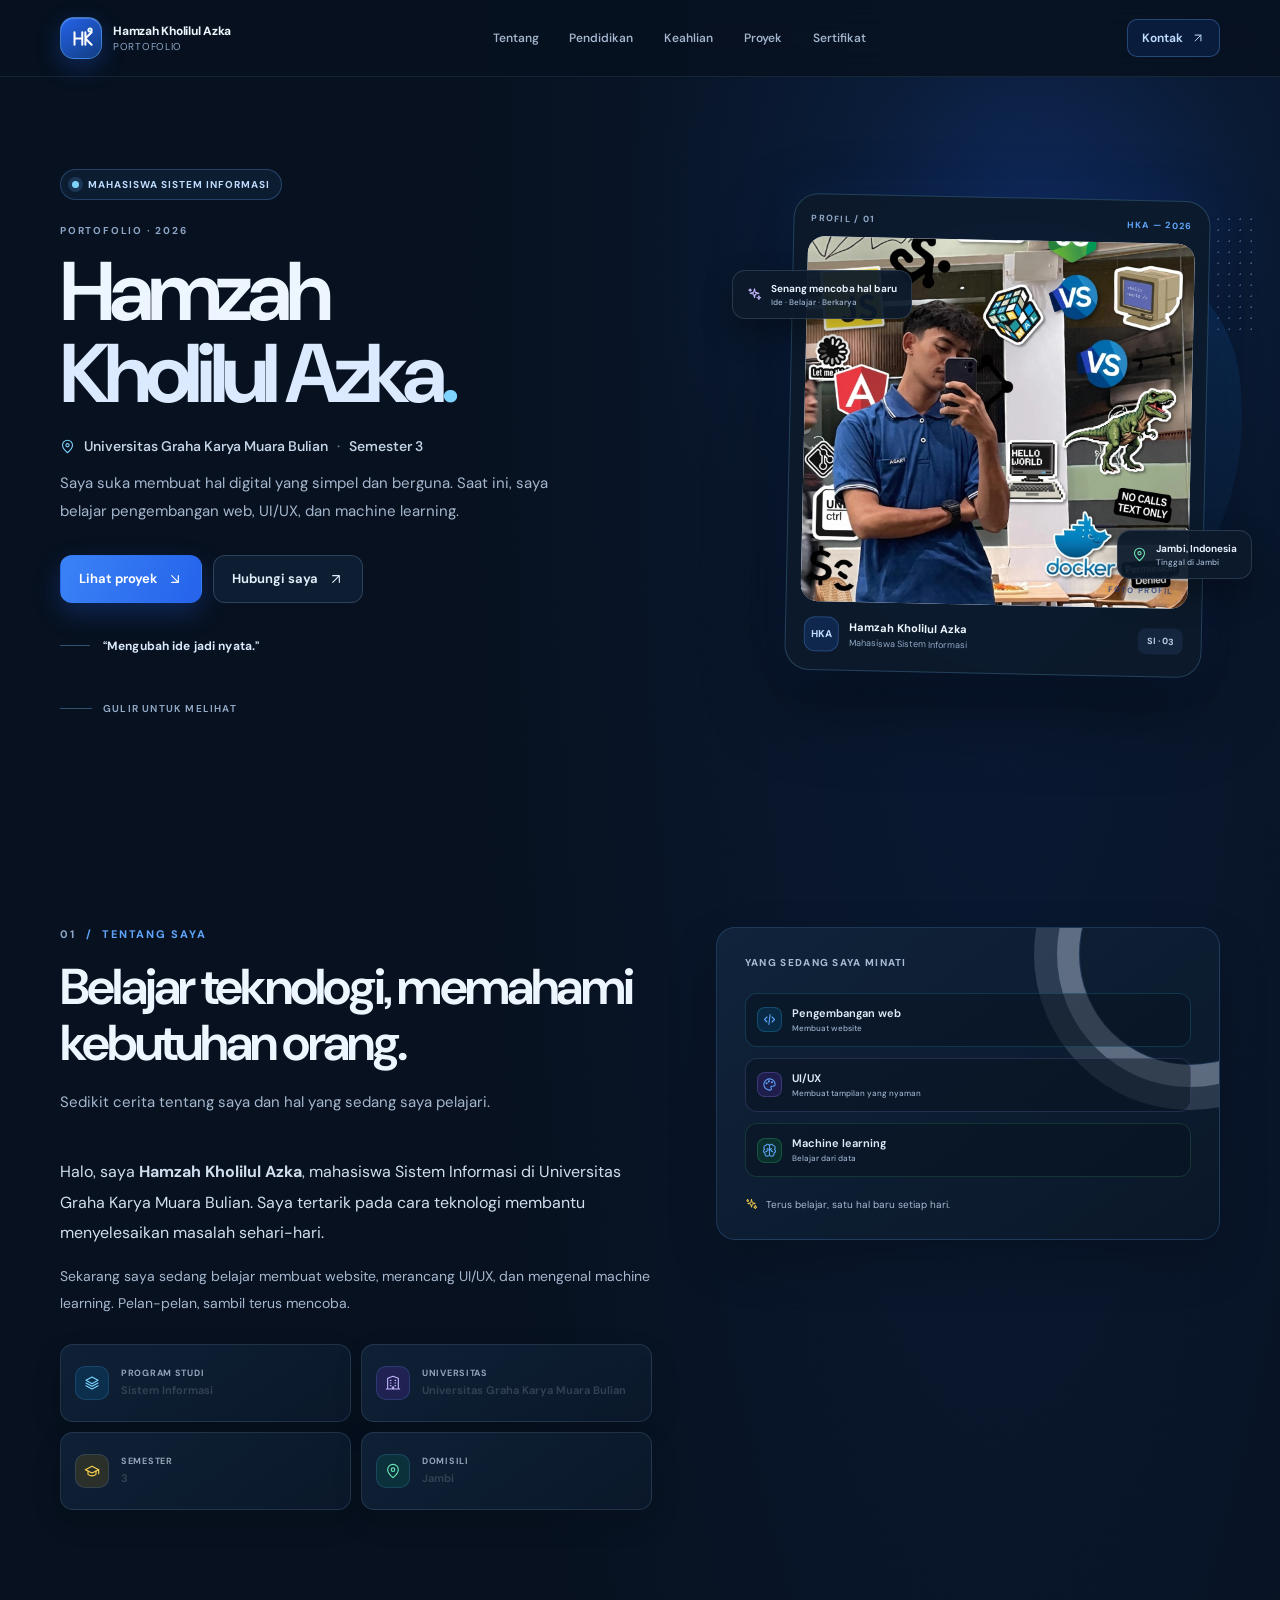
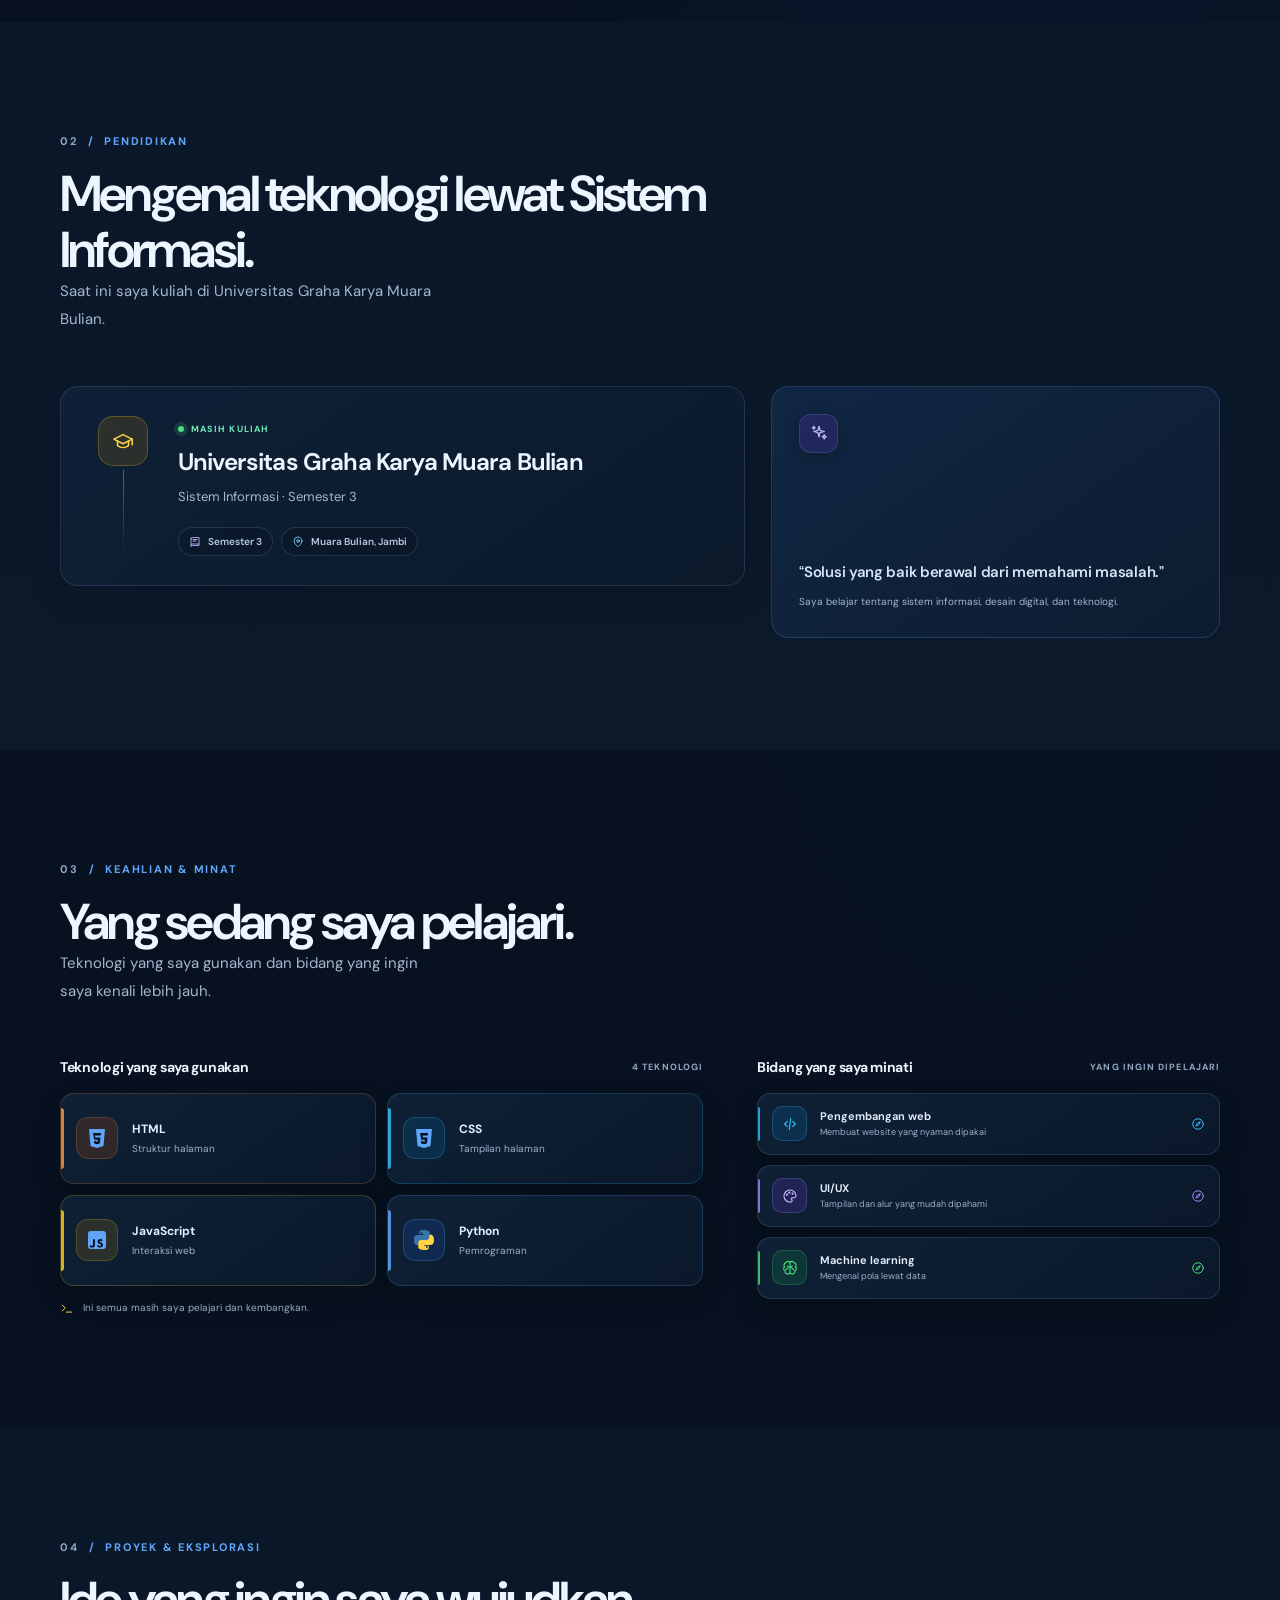
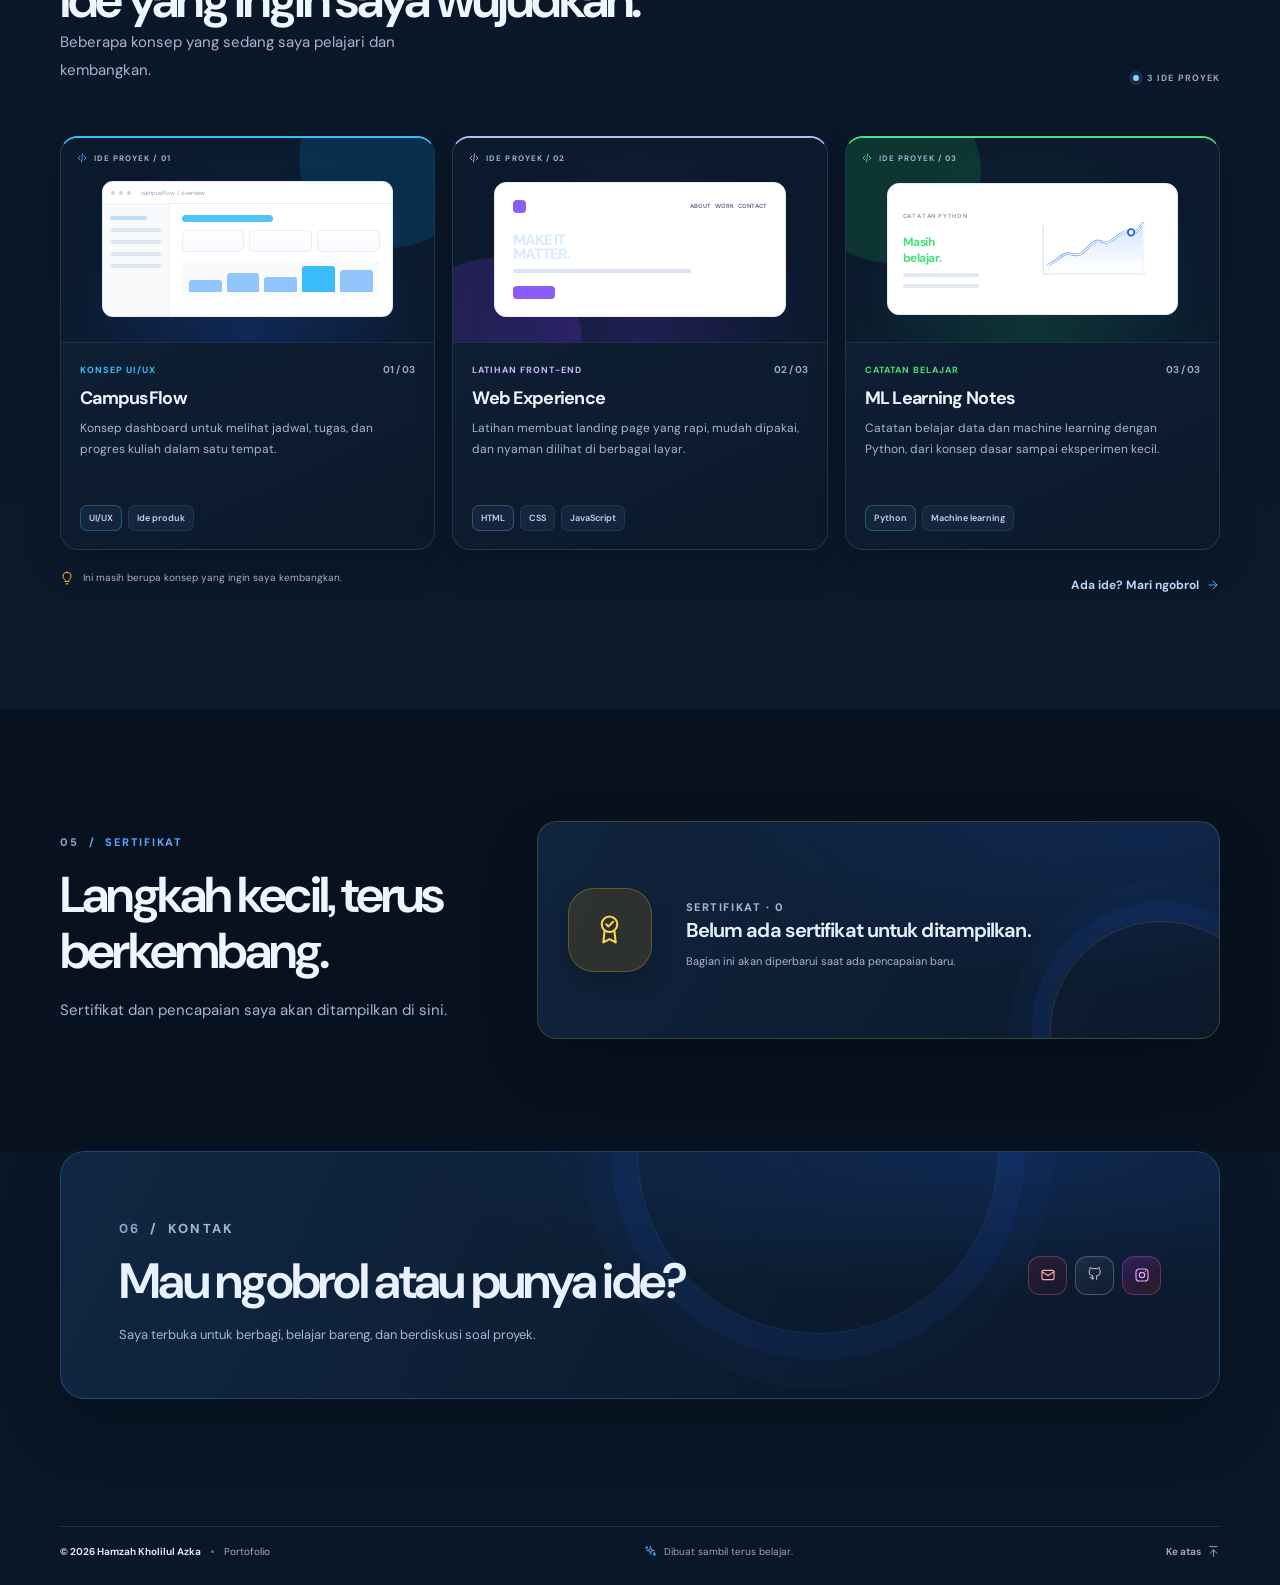
==== commit c8783e48: "fix folder foto" ====
--- a/index.html
+++ b/index.html
@@ -102,7 +102,7 @@
             <div class="portrait-card">
               <div class="portrait-card-top"><span>PROFIL / 01</span><span>HKA — 2026</span></div>
               <div class="portrait-art">
-                <img src="image/profil.jpg" alt="Hamzah Kholilul Azka mengenakan polo biru">
+                <img src="Image/profil.jpg" alt="Hamzah Kholilul Azka mengenakan polo biru" width="1207" height="1600" fetchpriority="high">
                 <span class="portrait-art-label">FOTO PROFIL</span>
               </div>
               <div class="portrait-card-bottom">
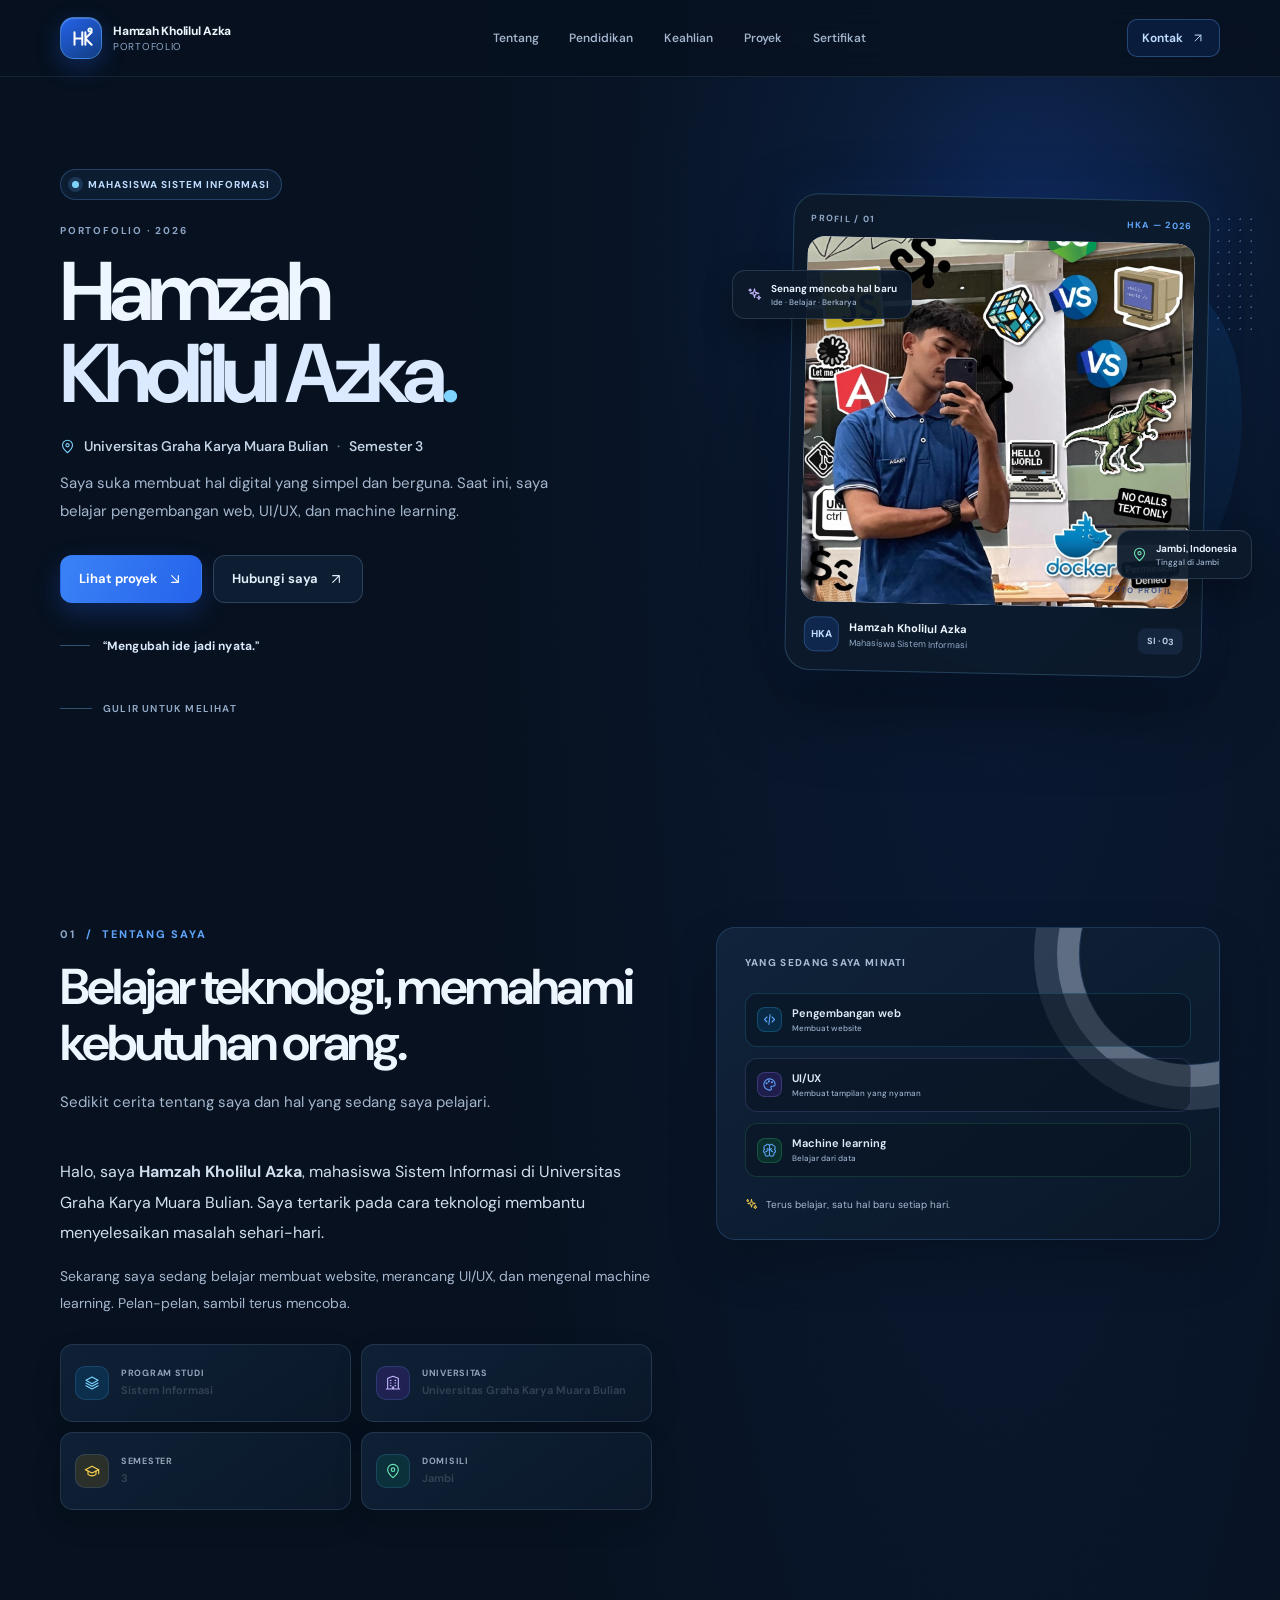
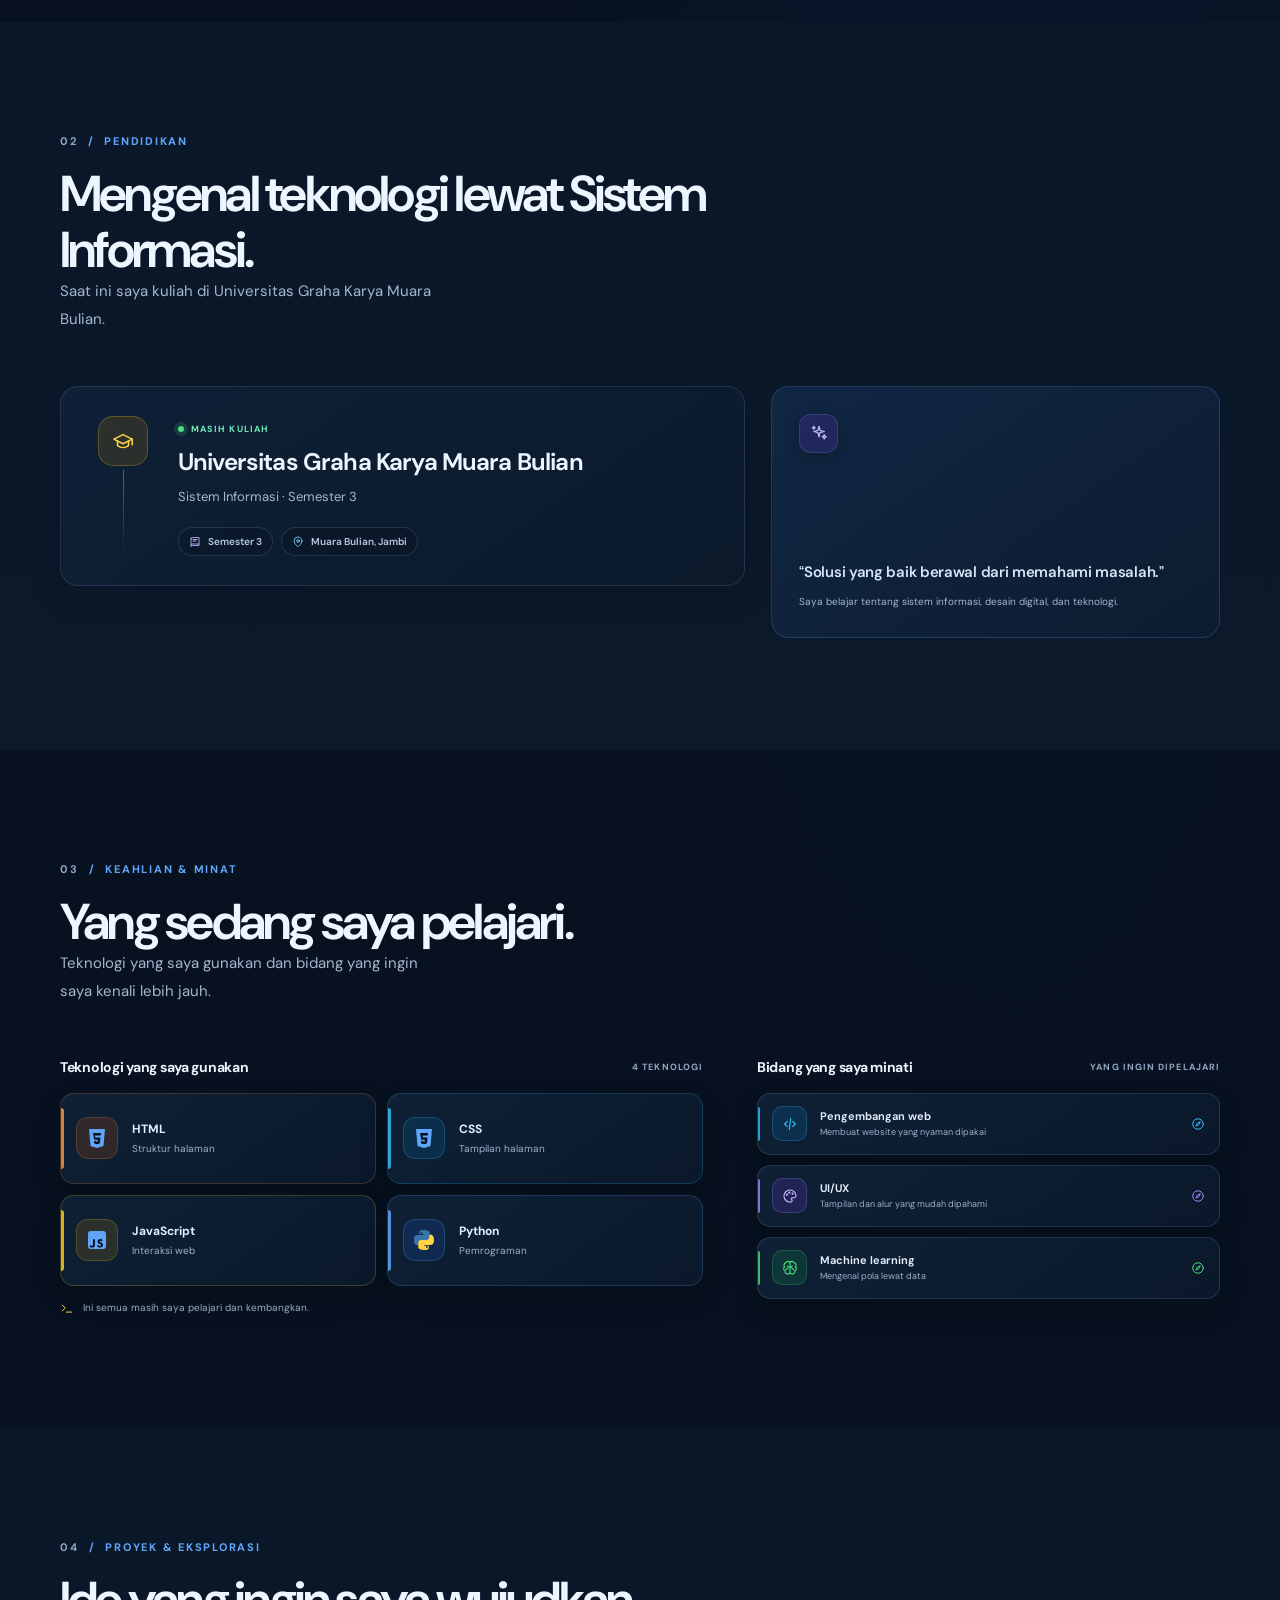
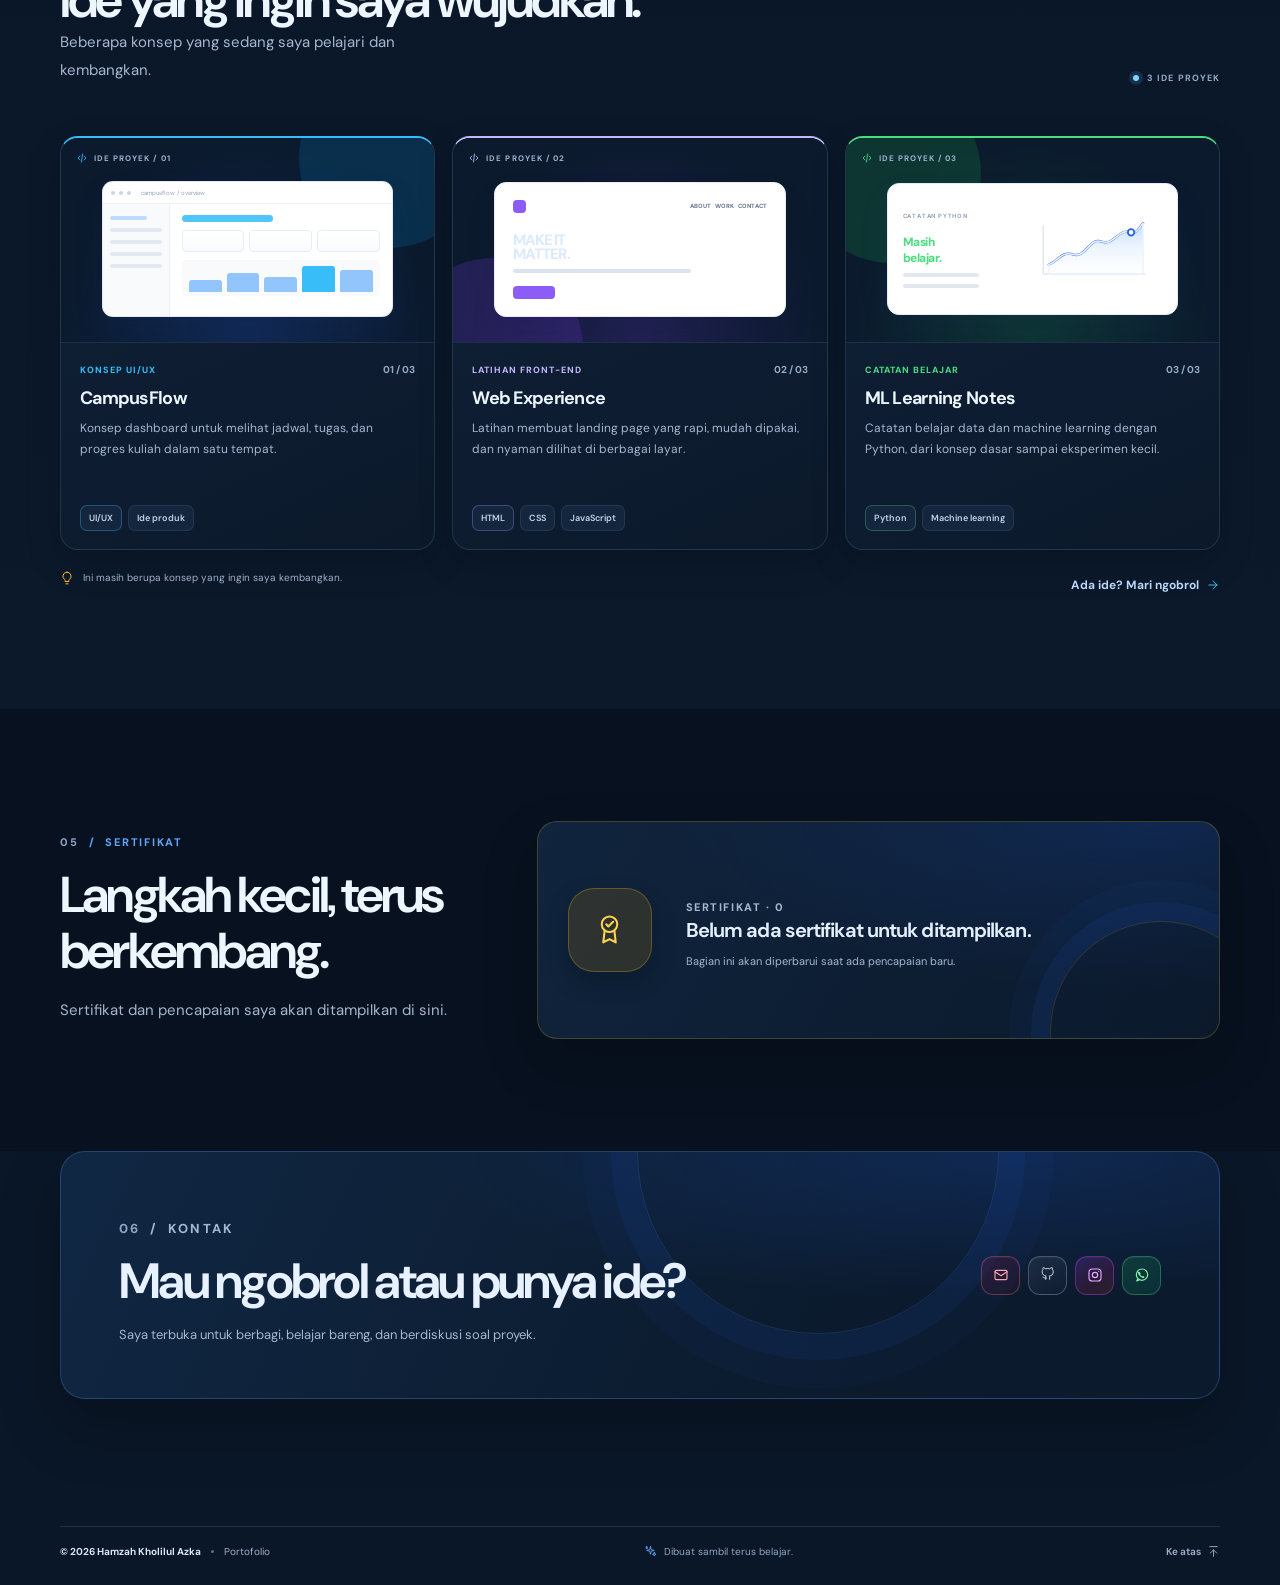
==== commit 00246249: "menambahkah watsapp" ====
--- a/index.html
+++ b/index.html
@@ -8,6 +8,8 @@
   <meta property="og:title" content="Hamzah Kholilul Azka — Portofolio">
   <meta property="og:description" content="Kenalan dengan Hamzah, minatnya, dan proyek yang sedang ia pelajari.">
   <title>Hamzah Kholilul Azka — Portofolio</title>
+  <link rel="icon" type="image/png" href="Image/favicon.png">
+  <link rel="apple-touch-icon" href="Image/favicon.png">
   <link rel="preconnect" href="https://fonts.googleapis.com">
   <link rel="preconnect" href="https://fonts.gstatic.com" crossorigin>
   <link href="https://fonts.googleapis.com/css2?family=DM+Sans:wght@400;500;600;700;800&display=swap" rel="stylesheet">
@@ -40,6 +42,7 @@
     <symbol id="i-close" viewBox="0 0 24 24"><path d="m18 6-12 12M6 6l12 12"/></symbol>
     <symbol id="i-github" viewBox="0 0 24 24"><path d="M9 19c-4.3 1.3-4.3-2.3-6-2m12 4v-3.9c0-1.1.1-1.6-.5-2.2 3.4-.4 7-1.7 7-7.5A5.8 5.8 0 0 0 20 3.4 5.4 5.4 0 0 0 19.9 0S18.6-.4 15 2a13.2 13.2 0 0 0-7 0C4.4-.4 3.1 0 3.1 0A5.4 5.4 0 0 0 3 3.4a5.8 5.8 0 0 0-1.5 4c0 5.8 3.6 7.1 7 7.5-.6.5-.6 1.1-.5 2.2V21" transform="translate(2 1) scale(.83)"/></symbol>
     <symbol id="i-instagram" viewBox="0 0 24 24"><rect x="3" y="3" width="18" height="18" rx="5"/><circle cx="12" cy="12" r="4"/><path d="M17.5 6.5h.01"/></symbol>
+    <symbol id="i-whatsapp" viewBox="0 0 24 24"><circle cx="12" cy="11.5" r="8.5" fill="none" stroke="currentColor" stroke-width="1.8"/><path d="m5.6 18.1-1.4 2.7 3.1-1.1" fill="none" stroke="currentColor" stroke-width="1.8" stroke-linecap="round" stroke-linejoin="round"/><path d="M8.2 7.8c.2-.2.5-.2.7.1l1 1.8c.1.2.1.4 0 .6l-.7.8c.7 1.4 1.8 2.5 3.2 3.2l.8-.7c.2-.1.4-.1.6 0l1.8 1c.3.2.3.5.1.7l-.6.8c-.4.5-1 .7-1.6.5-3.7-1.2-6.4-3.9-7.6-7.6-.2-.6 0-1.2.5-1.6l.8-.6Z" fill="currentColor" stroke="none"/></symbol>
     <symbol id="i-html5" viewBox="0 0 24 24"><path d="m4 3 1.5 17L12 22l6.5-2L20 3H4Z" fill="currentColor" stroke="none"/><path d="M8 7h8l-.3 2.5H10l.2 2h5.3l-.7 6-2.8.8-2.8-.8-.2-2.4h2.3l.1.7.6.2.6-.2.2-2H9.2L8.5 9.5 8 7Z" fill="#07111f" stroke="none"/></symbol>
     <symbol id="i-css3" viewBox="0 0 24 24"><path d="m4 3 1.5 17L12 22l6.5-2L20 3H4Z" fill="currentColor" stroke="none"/><path d="M8 7h8l-.3 2.5h-5l.2 2h4.6l-.7 6-2.8.8-2.8-.8-.2-2.4h2.3l.1.7.6.2.6-.2.2-2H9.2L8.5 9.5 8 7Z" fill="#07111f" stroke="none"/></symbol>
     <symbol id="i-javascript" viewBox="0 0 24 24"><rect x="3" y="3" width="18" height="18" rx="3" fill="currentColor" stroke="none"/><path d="M13.2 16.8c.5.8 1 1.2 1.9 1.2.7 0 1.1-.3 1.1-.8 0-.6-.5-.8-1.4-1.2-1.3-.6-2.2-1.2-2.2-2.6 0-1.3 1-2.3 2.6-2.3 1.1 0 1.9.4 2.5 1.4l-1.4.9c-.3-.5-.6-.7-1.1-.7-.4 0-.7.3-.7.6 0 .5.3.7 1.2 1.1 1.5.7 2.4 1.2 2.4 2.7 0 1.6-1.2 2.5-3 2.5-1.6 0-2.6-.7-3.2-1.8l1.3-1ZM6 16.9c.3.5.6.9 1.2.9.5 0 .8-.2.8-1v-5.5h1.9v5.6c0 1.9-1.1 2.7-2.7 2.7-1.4 0-2.2-.7-2.7-1.7L6 16.9Z" fill="#07111f" stroke="none"/></symbol>
@@ -201,6 +204,7 @@
           <a class="social-icon-link social-icon-link--email" href="mailto:amzahaja67@gmail.com?subject=Halo%20Hamzah" aria-label="Kirim email" title="Email"><svg aria-hidden="true"><use href="#i-mail"/></svg></a>
           <a class="social-icon-link social-icon-link--github" href="https://github.com/amzahaja67-nox" target="_blank" rel="noreferrer" aria-label="GitHub" title="GitHub"><svg aria-hidden="true"><use href="#i-github"/></svg></a>
           <a class="social-icon-link social-icon-link--instagram" href="https://www.instagram.com/hamzahazka_/" target="_blank" rel="noreferrer" aria-label="Instagram" title="Instagram"><svg aria-hidden="true"><use href="#i-instagram"/></svg></a>
+          <a class="social-icon-link social-icon-link--whatsapp" href="https://wa.me/6282120219236" target="_blank" rel="noreferrer" aria-label="WhatsApp 082120219236" title="WhatsApp"><svg aria-hidden="true"><use href="#i-whatsapp"/></svg></a>
         </div></div>
       </div></div></div>
     </section>
--- a/styles.css
+++ b/styles.css
@@ -838,6 +838,18 @@
   color: #fff0fb;
   box-shadow: 0 8px 24px rgba(192, 38, 211, .19);
 }
+.social-icon-link--whatsapp {
+  border-color: rgba(74, 222, 128, .34);
+  background: linear-gradient(145deg, rgba(22, 163, 74, .22), rgba(5, 150, 105, .16));
+  color: #86efac;
+  box-shadow: inset 0 1px rgba(255, 255, 255, .05);
+}
+.social-icon-link--whatsapp:hover {
+  border-color: rgba(74, 222, 128, .7);
+  background: linear-gradient(145deg, rgba(22, 163, 74, .36), rgba(5, 150, 105, .28));
+  color: #dcfce7;
+  box-shadow: 0 8px 24px rgba(22, 163, 74, .2);
+}
 
 .fact-card:nth-child(1) .fact-icon { color: #7dd3fc; background: rgba(2, 132, 199, .17); }
 .fact-card:nth-child(2) .fact-icon { color: #c4b5fd; background: rgba(124, 58, 237, .17); }
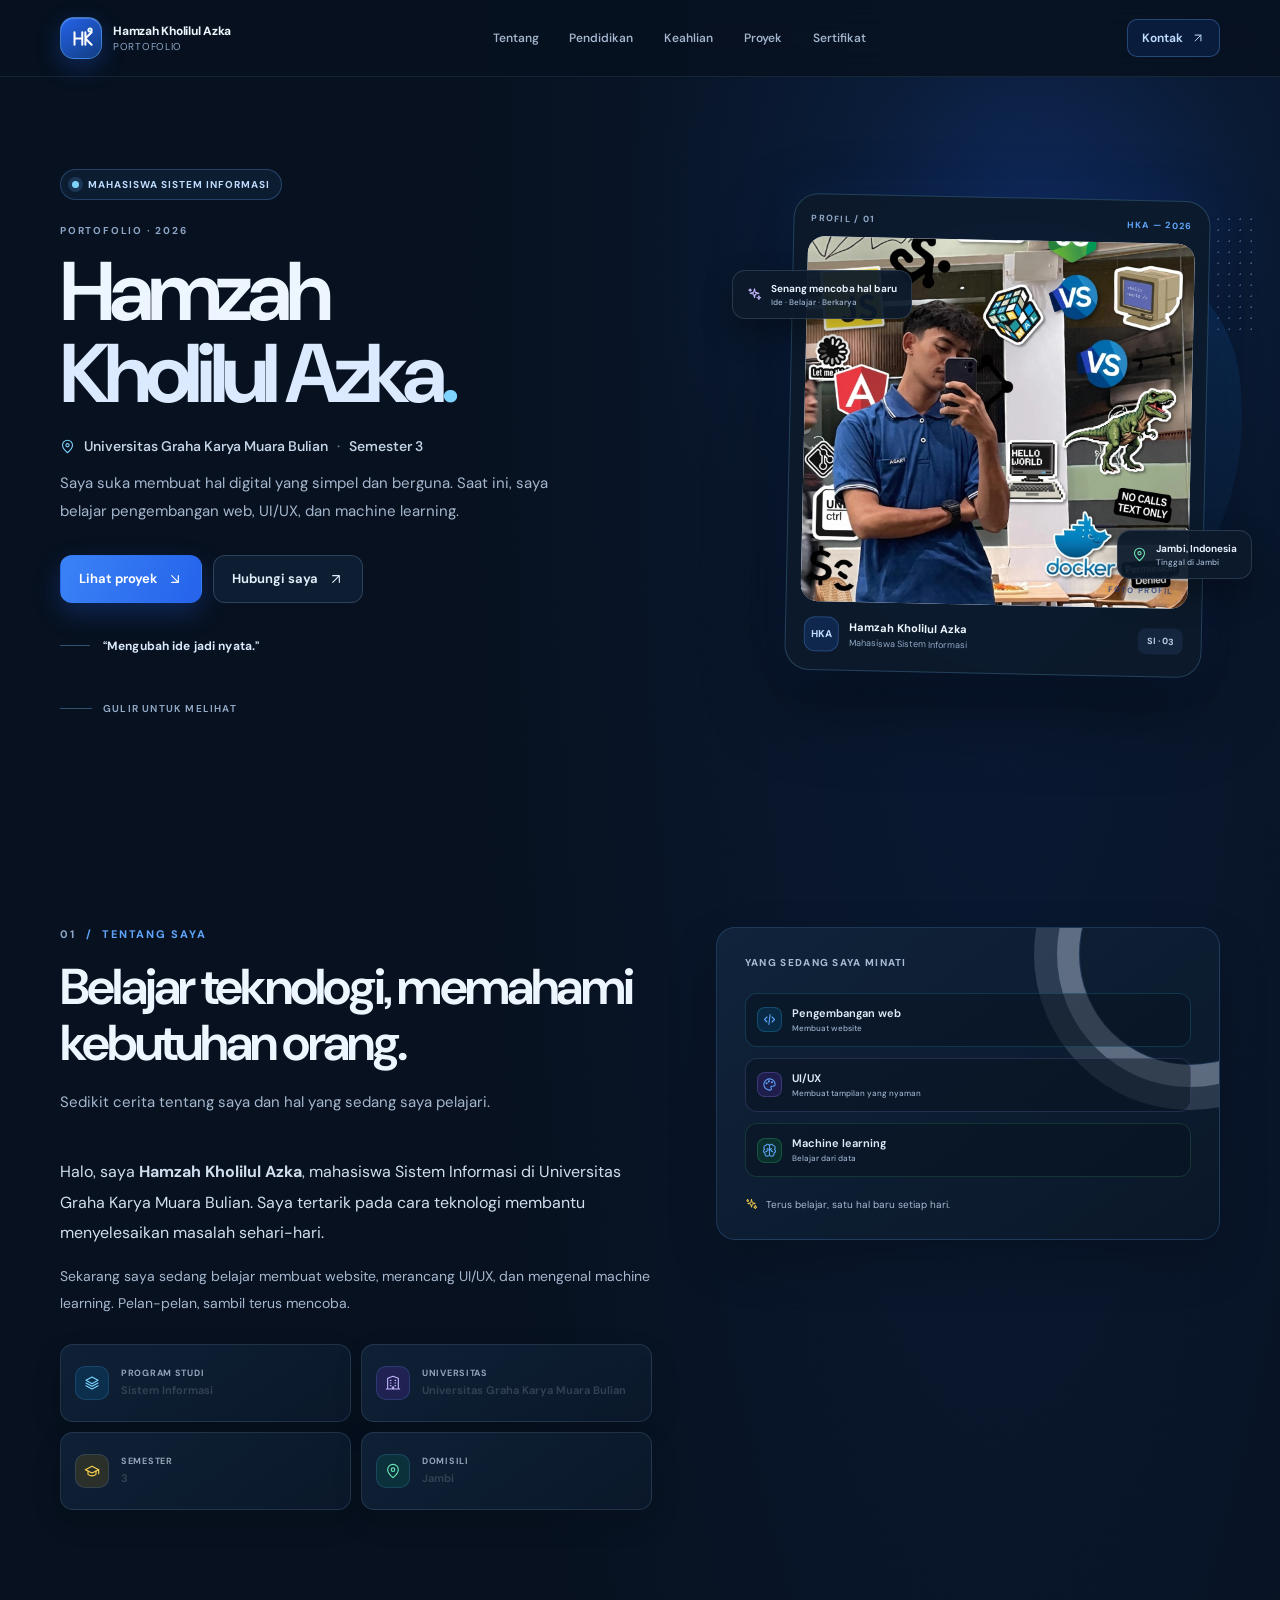
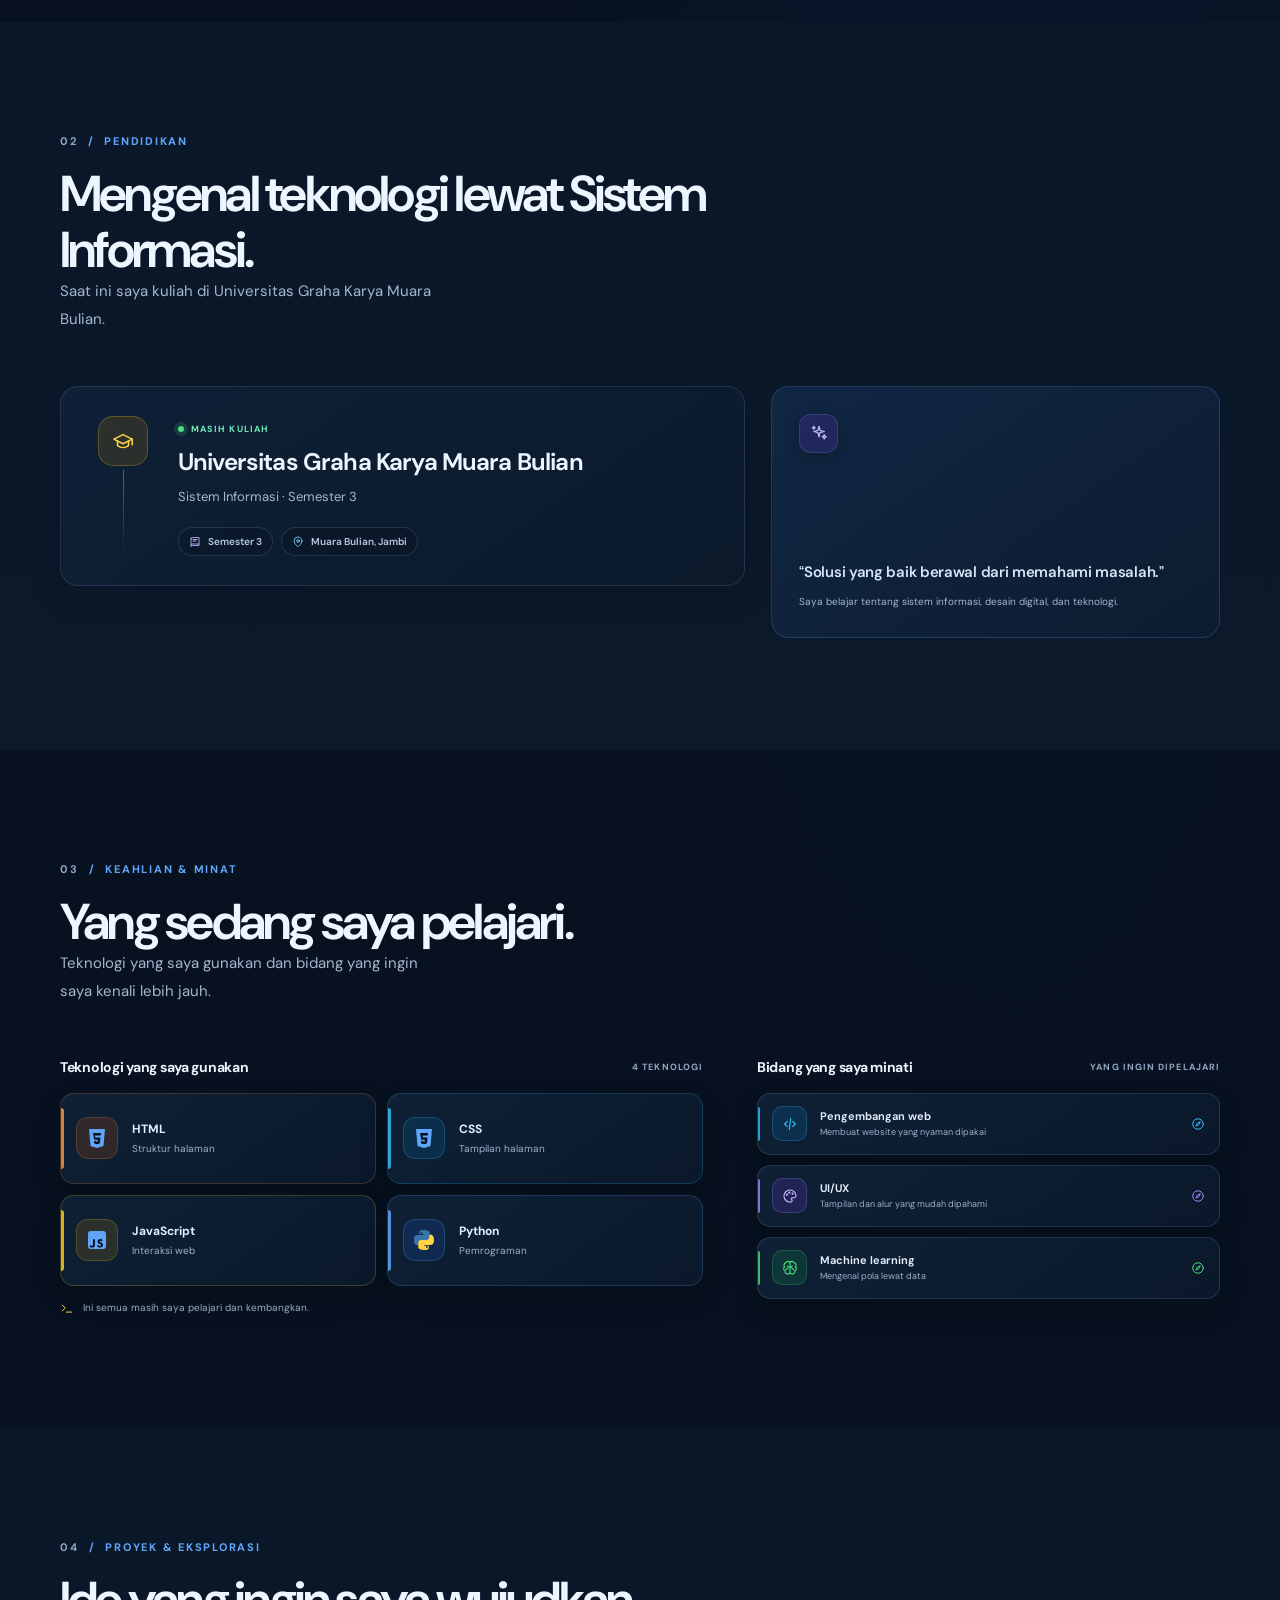
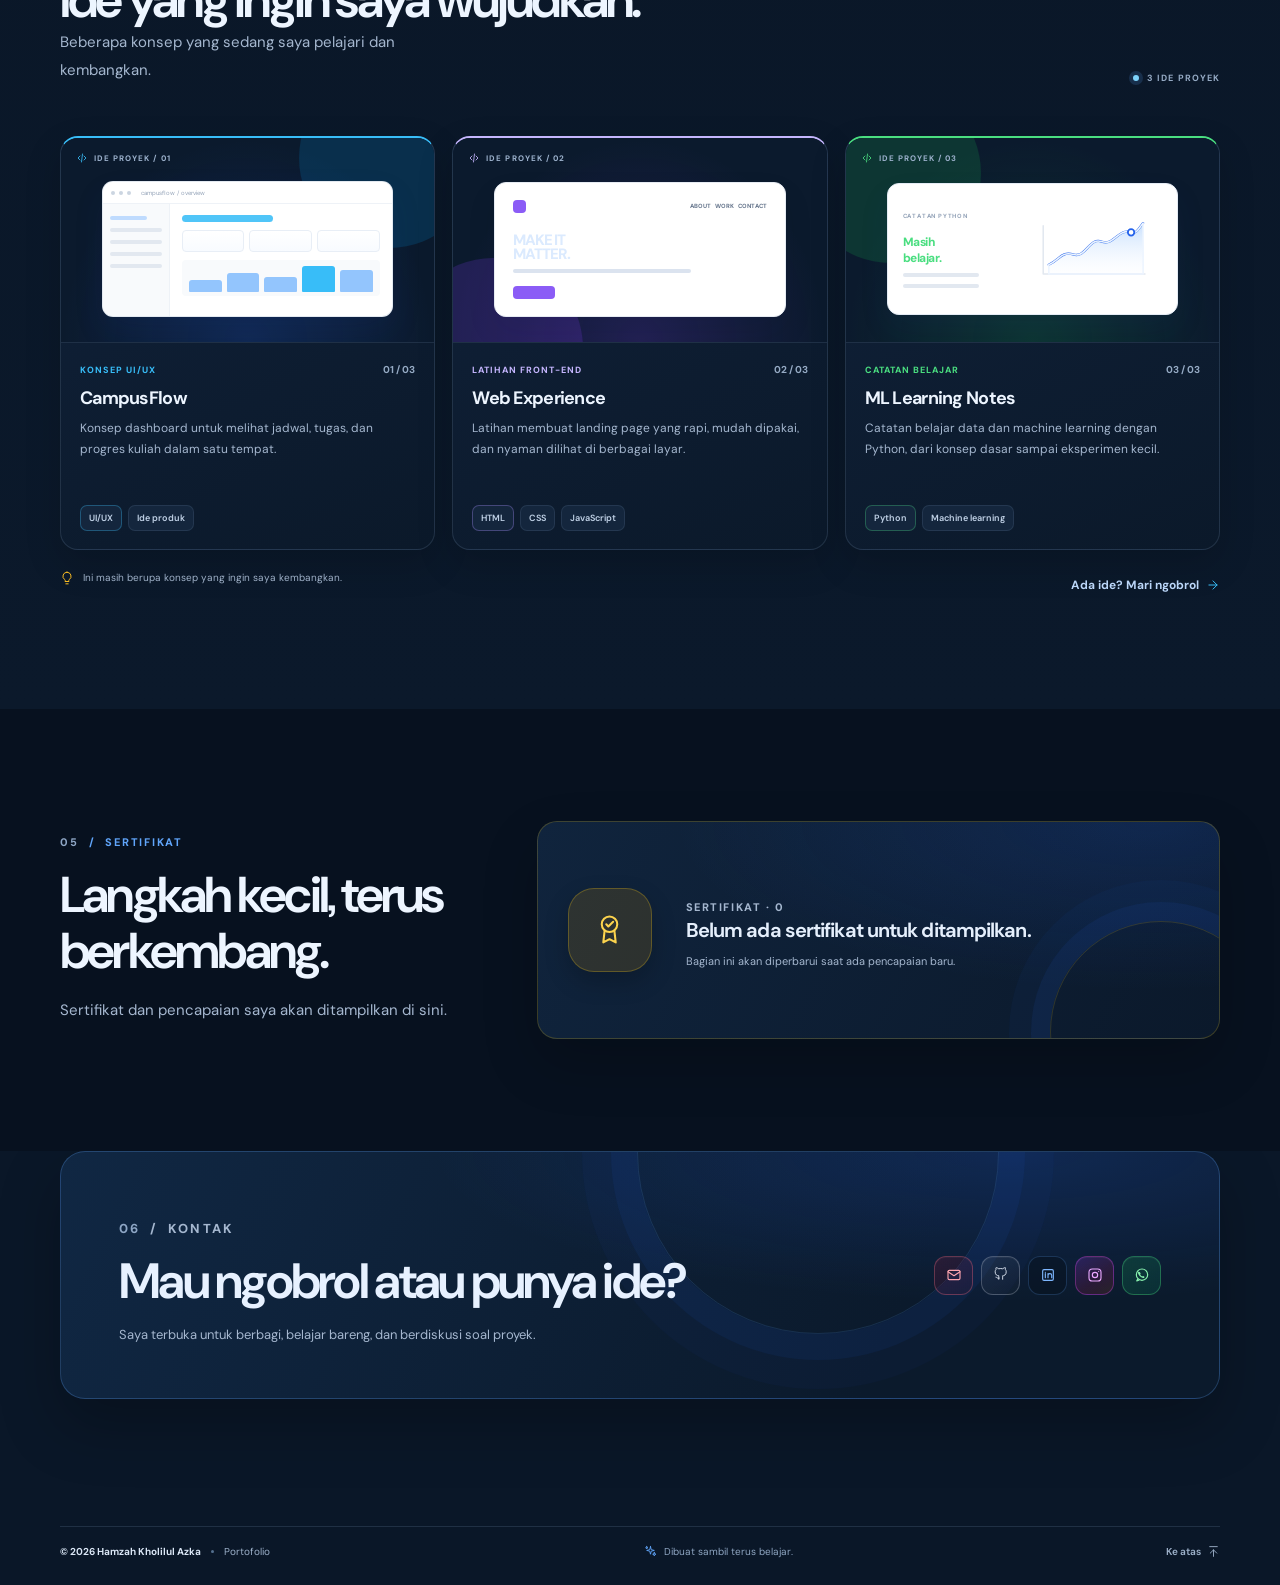
==== commit 9425013c: "menambahkan linkedIn" ====
--- a/index.html
+++ b/index.html
@@ -41,6 +41,7 @@
     <symbol id="i-menu" viewBox="0 0 24 24"><path d="M4 6h16M4 12h16M4 18h16"/></symbol>
     <symbol id="i-close" viewBox="0 0 24 24"><path d="m18 6-12 12M6 6l12 12"/></symbol>
     <symbol id="i-github" viewBox="0 0 24 24"><path d="M9 19c-4.3 1.3-4.3-2.3-6-2m12 4v-3.9c0-1.1.1-1.6-.5-2.2 3.4-.4 7-1.7 7-7.5A5.8 5.8 0 0 0 20 3.4 5.4 5.4 0 0 0 19.9 0S18.6-.4 15 2a13.2 13.2 0 0 0-7 0C4.4-.4 3.1 0 3.1 0A5.4 5.4 0 0 0 3 3.4a5.8 5.8 0 0 0-1.5 4c0 5.8 3.6 7.1 7 7.5-.6.5-.6 1.1-.5 2.2V21" transform="translate(2 1) scale(.83)"/></symbol>
+    <symbol id="i-linkedin" viewBox="0 0 24 24"><rect x="4" y="4" width="16" height="16" rx="2"/><path d="M8 10v6M8 8v.01M12 16v-3.2a2.8 2.8 0 0 1 5.6 0V16M12 10v6"/></symbol>
     <symbol id="i-instagram" viewBox="0 0 24 24"><rect x="3" y="3" width="18" height="18" rx="5"/><circle cx="12" cy="12" r="4"/><path d="M17.5 6.5h.01"/></symbol>
     <symbol id="i-whatsapp" viewBox="0 0 24 24"><circle cx="12" cy="11.5" r="8.5" fill="none" stroke="currentColor" stroke-width="1.8"/><path d="m5.6 18.1-1.4 2.7 3.1-1.1" fill="none" stroke="currentColor" stroke-width="1.8" stroke-linecap="round" stroke-linejoin="round"/><path d="M8.2 7.8c.2-.2.5-.2.7.1l1 1.8c.1.2.1.4 0 .6l-.7.8c.7 1.4 1.8 2.5 3.2 3.2l.8-.7c.2-.1.4-.1.6 0l1.8 1c.3.2.3.5.1.7l-.6.8c-.4.5-1 .7-1.6.5-3.7-1.2-6.4-3.9-7.6-7.6-.2-.6 0-1.2.5-1.6l.8-.6Z" fill="currentColor" stroke="none"/></symbol>
     <symbol id="i-html5" viewBox="0 0 24 24"><path d="m4 3 1.5 17L12 22l6.5-2L20 3H4Z" fill="currentColor" stroke="none"/><path d="M8 7h8l-.3 2.5H10l.2 2h5.3l-.7 6-2.8.8-2.8-.8-.2-2.4h2.3l.1.7.6.2.6-.2.2-2H9.2L8.5 9.5 8 7Z" fill="#07111f" stroke="none"/></symbol>
@@ -203,6 +204,7 @@
         <div class="contact-actions"><div class="contact-socials" role="group" aria-label="Kontak dan media sosial">
           <a class="social-icon-link social-icon-link--email" href="mailto:amzahaja67@gmail.com?subject=Halo%20Hamzah" aria-label="Kirim email" title="Email"><svg aria-hidden="true"><use href="#i-mail"/></svg></a>
           <a class="social-icon-link social-icon-link--github" href="https://github.com/amzahaja67-nox" target="_blank" rel="noreferrer" aria-label="GitHub" title="GitHub"><svg aria-hidden="true"><use href="#i-github"/></svg></a>
+          <a class="social-icon-link social-icon-link--linkedin" href="https://www.linkedin.com/in/hamzahazka" target="_blank" rel="noreferrer" aria-label="LinkedIn" title="LinkedIn"><svg aria-hidden="true"><use href="#i-linkedin"/></svg></a>
           <a class="social-icon-link social-icon-link--instagram" href="https://www.instagram.com/hamzahazka_/" target="_blank" rel="noreferrer" aria-label="Instagram" title="Instagram"><svg aria-hidden="true"><use href="#i-instagram"/></svg></a>
           <a class="social-icon-link social-icon-link--whatsapp" href="https://wa.me/6282120219236" target="_blank" rel="noreferrer" aria-label="WhatsApp 082120219236" title="WhatsApp"><svg aria-hidden="true"><use href="#i-whatsapp"/></svg></a>
         </div></div>
--- a/styles.css
+++ b/styles.css
@@ -82,8 +82,10 @@
 .header-cta { display: inline-flex; align-items: center; gap: 8px; padding: 10px 14px; border: 1px solid #dbeafe; border-radius: 10px; background: #eff6ff; color: var(--deep); font-size: 12px; font-weight: 650; transition: color 200ms ease, background 200ms ease, border-color 200ms ease, transform 200ms ease; }
 .header-cta:hover { transform: translateY(-1px); border-color: var(--primary); background: var(--primary); color: #fff; }
 .header-cta svg { width: 14px; height: 14px; }
-.mobile-menu-button { display: none; width: 42px; height: 42px; place-items: center; border: 1px solid var(--line); border-radius: 12px; background: white; color: var(--ink); cursor: pointer; }
+.mobile-menu-button { display: none; width: 42px; height: 42px; place-items: center; border: 1px solid var(--line); border-radius: 12px; background: white; color: var(--ink); cursor: pointer; transition: border-color 200ms ease, box-shadow 200ms ease, transform 200ms var(--ease-out); }
 .mobile-menu-button svg { width: 18px; height: 18px; }
+.mobile-menu-button:active { transform: scale(.96); }
+.mobile-menu-button[aria-expanded="true"] { border-color: #bfdbfe; box-shadow: 0 5px 16px rgba(37, 99, 235, .1); }
 .mobile-nav { display: none; }
 .mobile-nav[hidden] { display: none !important; }
 
@@ -323,6 +325,8 @@
 @keyframes ambient-drift { from { transform: translate3d(0, 0, 0) scale(1); } to { transform: translate3d(-26px, 18px, 0) scale(1.04); } }
 @keyframes slow-morph { from { transform: rotate(-8deg) scale(1); } to { transform: rotate(-4deg) scale(1.035); } }
 @keyframes float-y { 0%, 100% { transform: translateY(0); } 50% { transform: translateY(-7px); } }
+@keyframes mobile-nav-in { from { opacity: 0; transform: translateY(-7px); } to { opacity: 1; transform: translateY(0); } }
+@keyframes mobile-nav-link-in { from { opacity: 0; transform: translateY(-3px); } to { opacity: 1; transform: translateY(0); } }
 
 @media (max-width: 1024px) {
   .container-wide { width: min(100% - 48px, 940px); }
@@ -339,6 +343,13 @@
   .mobile-menu-button { display: grid; }
   .nav-inner { height: 70px; }
   .mobile-nav { display: grid; position: absolute; top: calc(100% + 1px); right: 0; left: 0; padding: 9px 24px 18px; border-bottom: 1px solid var(--line); background: rgba(255, 255, 255, .98); box-shadow: 0 14px 22px rgba(15, 23, 42, .05); }
+  .mobile-nav.is-opening { animation: mobile-nav-in 220ms var(--ease-out) both; }
+  .mobile-nav.is-opening a { animation: mobile-nav-link-in 260ms var(--ease-out) both; }
+  .mobile-nav.is-opening a:nth-child(2) { animation-delay: 25ms; }
+  .mobile-nav.is-opening a:nth-child(3) { animation-delay: 45ms; }
+  .mobile-nav.is-opening a:nth-child(4) { animation-delay: 65ms; }
+  .mobile-nav.is-opening a:nth-child(5) { animation-delay: 85ms; }
+  .mobile-nav.is-opening a:nth-child(6) { animation-delay: 105ms; }
   .mobile-nav a { display: flex; min-height: 43px; align-items: center; border-bottom: 1px solid #f1f5f9; color: #475569; font-size: 13px; font-weight: 590; }
   .mobile-nav a:last-child { margin-top: 10px; border: 0; border-radius: 10px; background: #eff6ff; color: var(--deep); padding: 0 13px; }
   .hero-section { min-height: unset; padding: 54px 0 76px; }
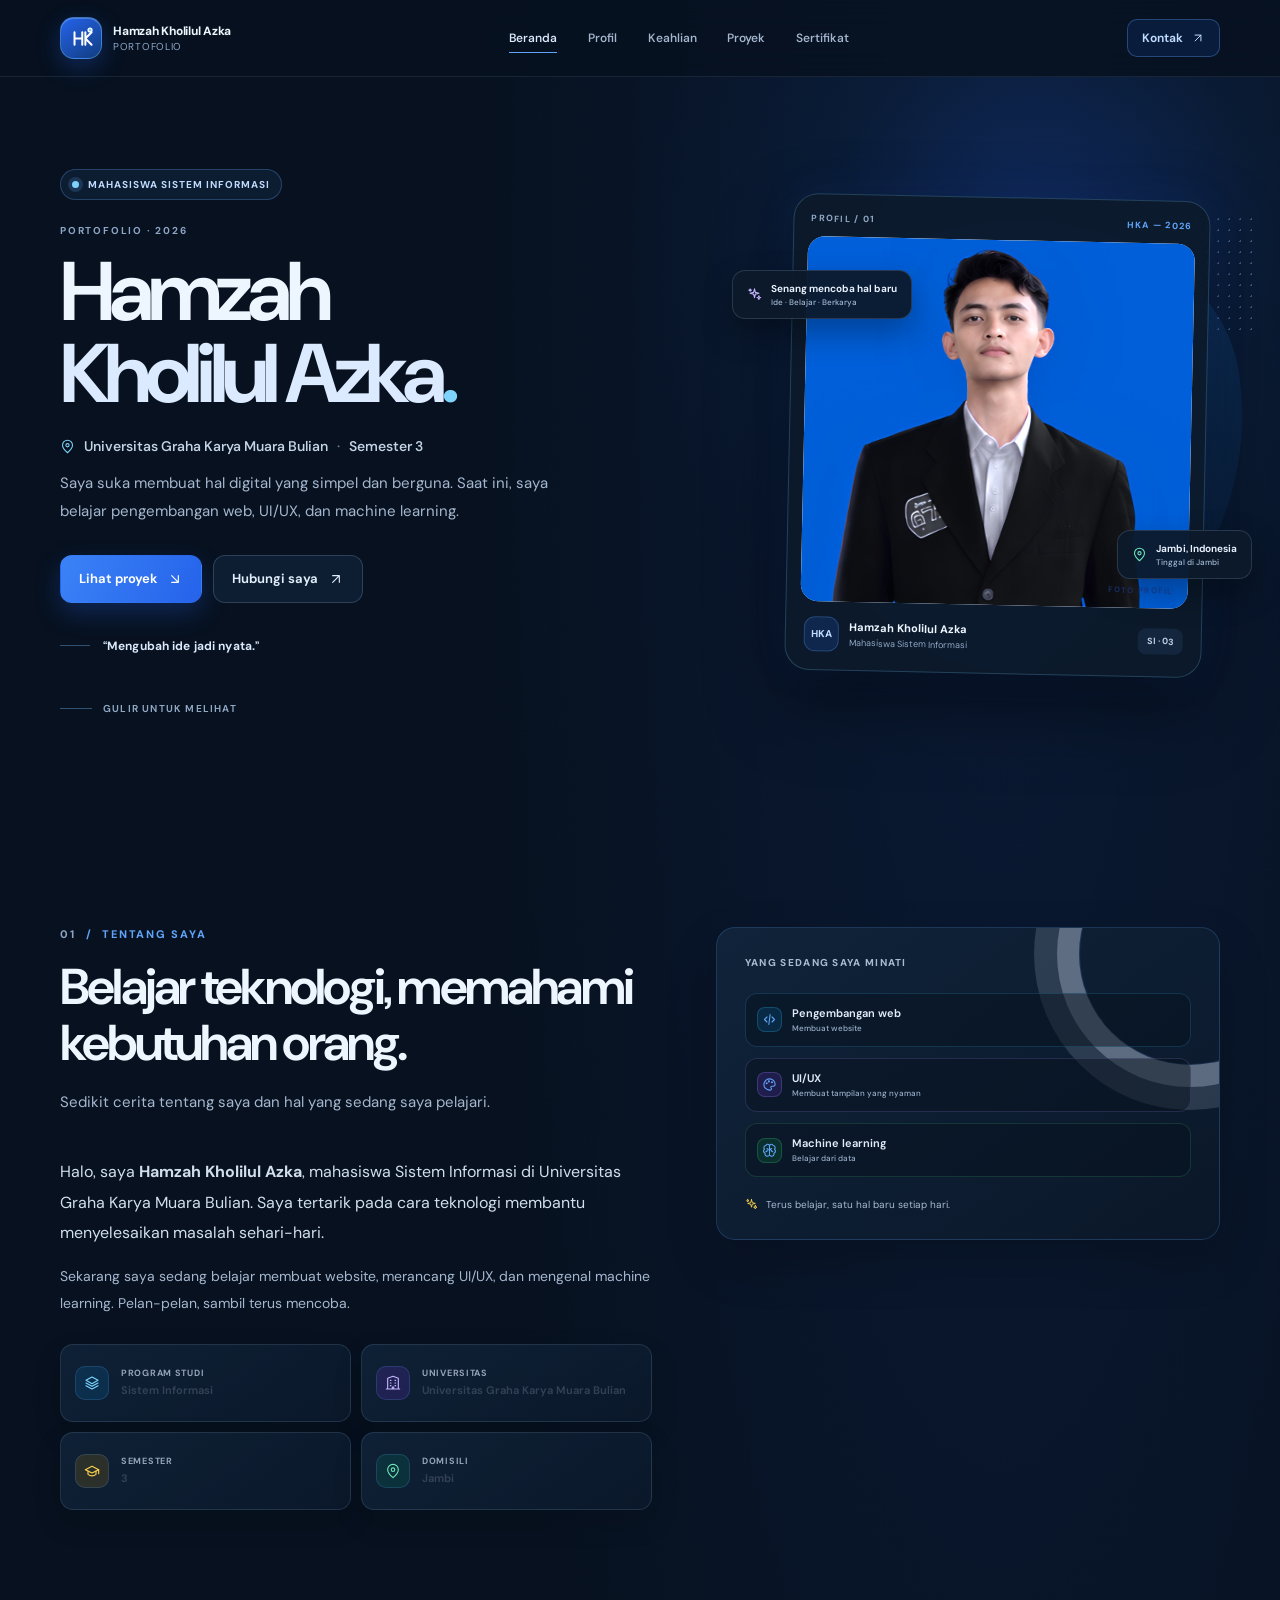
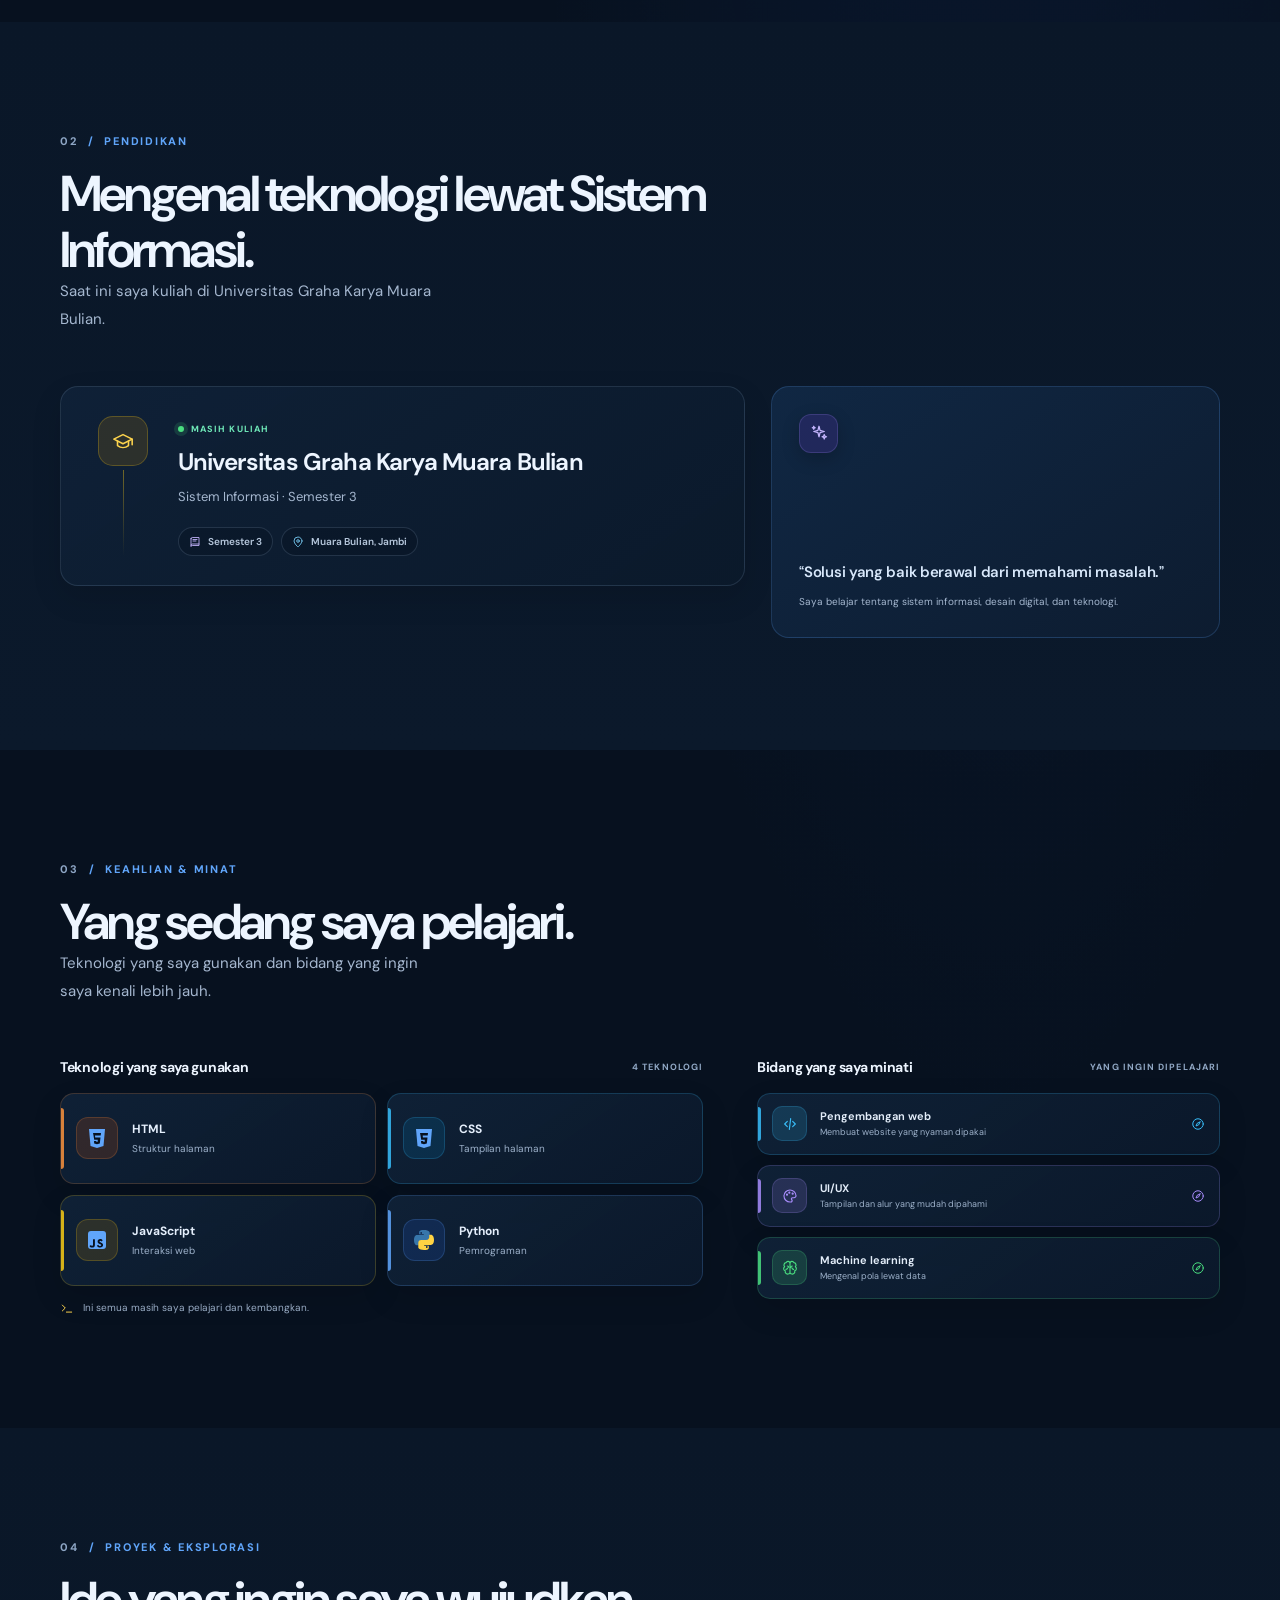
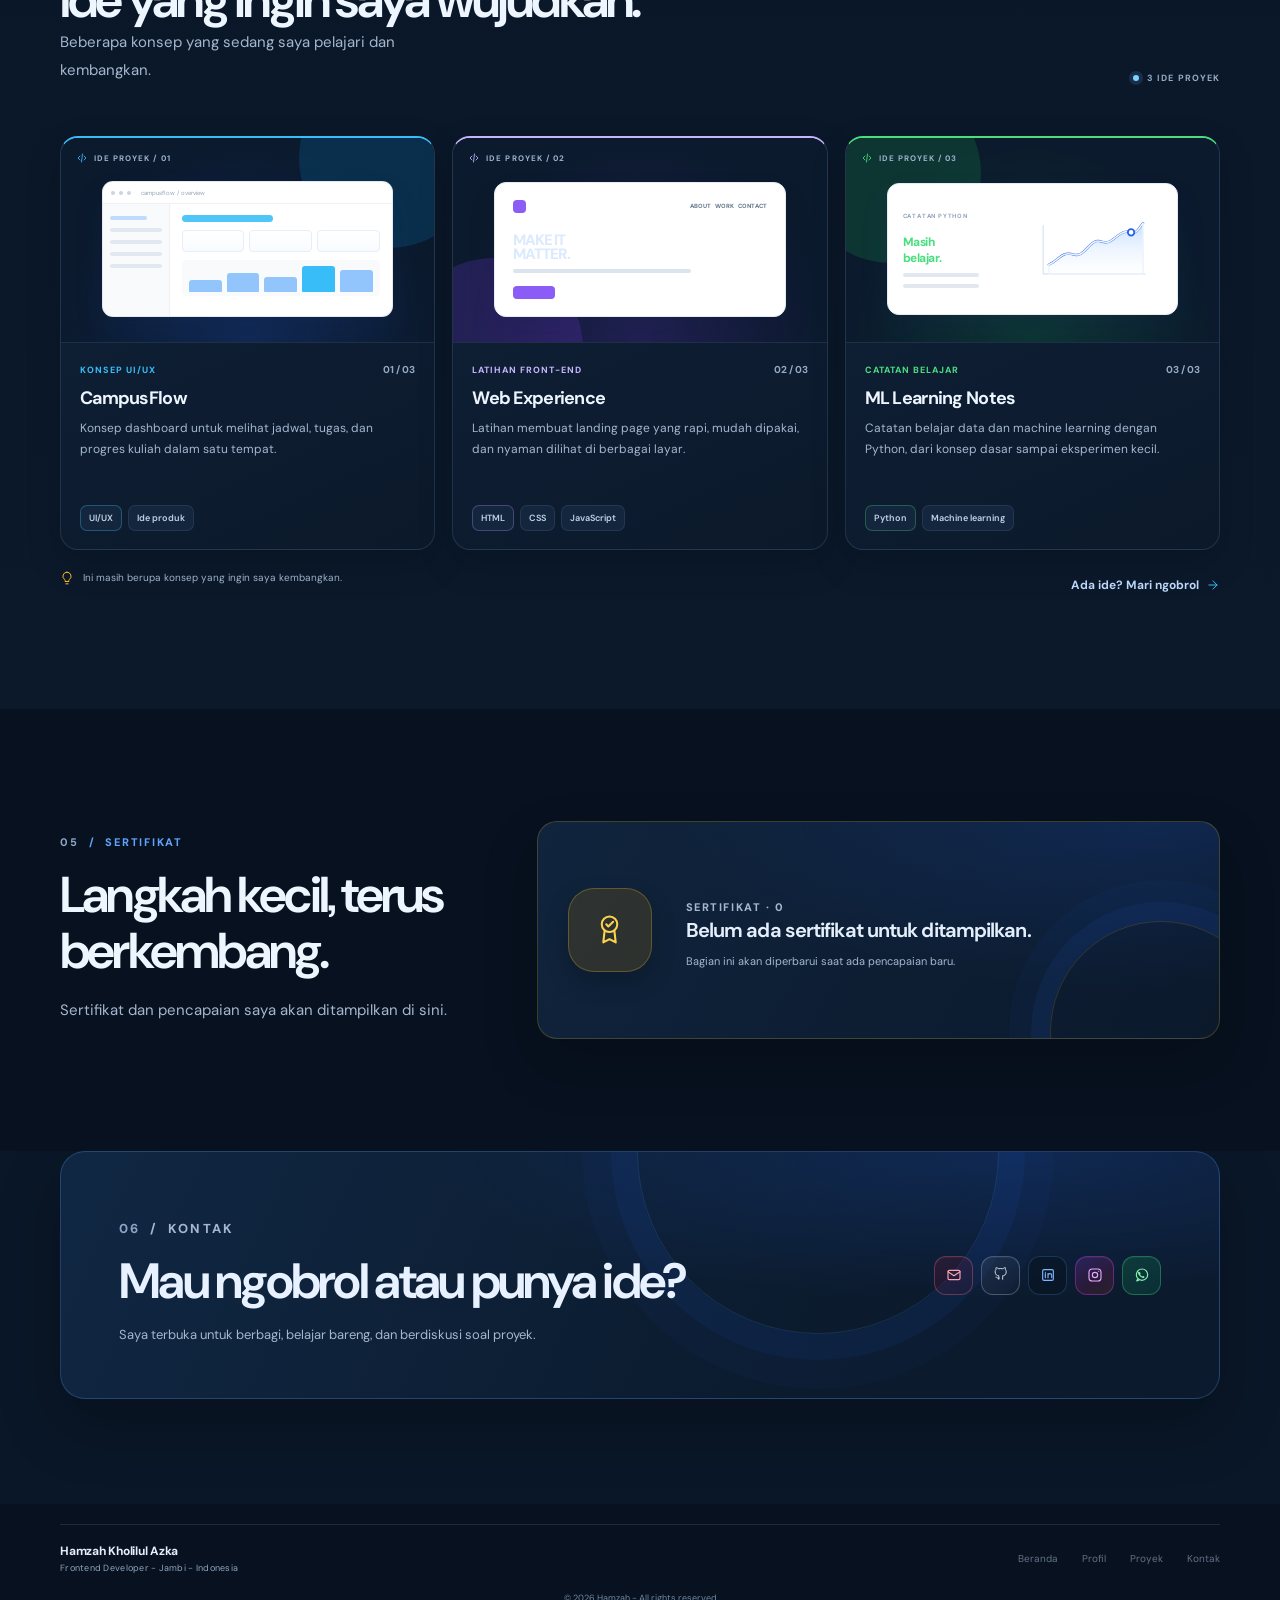
==== commit 4dce2e53: "update the look" ====
--- a/index.html
+++ b/index.html
@@ -16,7 +16,7 @@
   <link rel="stylesheet" href="styles.css">
   <script src="script.js"></script>
 </head>
-<body>
+<body data-page="home">
   <a class="skip-link" href="#main-content">Langsung ke konten</a>
 
   <svg class="icon-sprite" xmlns="http://www.w3.org/2000/svg" aria-hidden="true" focusable="false">
@@ -52,29 +52,27 @@
 
   <header class="site-header" id="site-header">
     <div class="container-wide nav-inner">
-      <a class="brand-lockup" href="#home" aria-label="Hamzah Kholilul Azka, beranda">
+      <a class="brand-lockup" href="index.html" aria-label="Hamzah Kholilul Azka, beranda">
         <span class="brand-mark" aria-hidden="true"><svg viewBox="0 0 40 40" fill="none"><path d="M11 12v16m0-8h10m0-8v16M25 12v16m0-8 8-8m-8 8 8 8" stroke="currentColor" stroke-width="2.6" stroke-linecap="round" stroke-linejoin="round"/><circle cx="31" cy="9" r="2.5" fill="#7dd3fc"/></svg></span>
         <span class="brand-name"><strong>Hamzah Kholilul Azka</strong><span>Portofolio</span></span>
       </a>
       <nav class="desktop-nav" aria-label="Navigasi utama">
-        <a class="nav-link" href="#about">Tentang</a>
-        <a class="nav-link" href="#education">Pendidikan</a>
-        <a class="nav-link" href="#skills">Keahlian</a>
-        <a class="nav-link" href="#projects">Proyek</a>
-        <a class="nav-link" href="#certificates">Sertifikat</a>
+        <a class="nav-link" data-nav="profil" href="profil.html">Profil</a>
+        <a class="nav-link" data-nav="keahlian" href="keahlian.html">Keahlian</a>
+        <a class="nav-link" data-nav="proyek" href="proyek.html">Proyek</a>
+        <a class="nav-link" data-nav="sertifikat" href="sertifikat.html">Sertifikat</a>
       </nav>
-      <a class="header-cta desktop-contact" href="#contact">Kontak <svg aria-hidden="true"><use href="#i-arrow-up-right"/></svg></a>
+      <a class="header-cta desktop-contact" href="kontak.html">Kontak <svg aria-hidden="true"><use href="#i-arrow-up-right"/></svg></a>
       <button type="button" class="mobile-menu-button" aria-label="Buka menu navigasi" aria-expanded="false" aria-controls="mobile-navigation" id="menu-toggle">
         <svg aria-hidden="true"><use href="#i-menu"/></svg>
       </button>
     </div>
     <nav id="mobile-navigation" class="mobile-nav" aria-label="Navigasi seluler" hidden>
-      <a href="#about">Tentang</a>
-      <a href="#education">Pendidikan</a>
-      <a href="#skills">Keahlian</a>
-      <a href="#projects">Proyek</a>
-      <a href="#certificates">Sertifikat</a>
-      <a href="#contact">Kontak <svg class="nav-contact-icon" aria-hidden="true"><use href="#i-arrow-up-right"/></svg></a>
+      <a data-nav="profil" href="profil.html">Profil</a>
+      <a data-nav="keahlian" href="keahlian.html">Keahlian</a>
+      <a data-nav="proyek" href="proyek.html">Proyek</a>
+      <a data-nav="sertifikat" href="sertifikat.html">Sertifikat</a>
+      <a data-nav="kontak" href="kontak.html">Kontak <svg class="nav-contact-icon" aria-hidden="true"><use href="#i-arrow-up-right"/></svg></a>
     </nav>
   </header>
 
@@ -91,8 +89,8 @@
           </p>
           <p class="hero-description">Saya suka membuat hal digital yang simpel dan berguna. Saat ini, saya belajar pengembangan web, UI/UX, dan machine learning.</p>
           <div class="hero-actions">
-            <a class="button-primary" href="#projects">Lihat proyek <svg aria-hidden="true"><use href="#i-arrow-down-right"/></svg></a>
-            <a class="button-secondary" href="#contact">Hubungi saya <svg aria-hidden="true"><use href="#i-arrow-up-right"/></svg></a>
+            <a class="button-primary" href="proyek.html">Lihat proyek <svg aria-hidden="true"><use href="#i-arrow-down-right"/></svg></a>
+            <a class="button-secondary" href="kontak.html">Hubungi saya <svg aria-hidden="true"><use href="#i-arrow-up-right"/></svg></a>
           </div>
           <div class="hero-motto"><span class="hero-motto-rule" aria-hidden="true"></span><p><em>“Mengubah ide jadi nyata.”</em></p></div>
           <div class="hero-scroll-note" aria-hidden="true"><span></span>Gulir untuk melihat</div>
@@ -187,7 +185,7 @@
           <div class="reveal" data-delay="70"><article class="project-card"><div class="project-visual project-visual--landing" aria-hidden="true"><div class="project-art-label"><svg><use href="#i-code"/></svg>IDE PROYEK / 02</div><div class="mock-landing"><div class="mock-landing-top"><span class="mock-landing-mark"></span><span>ABOUT&nbsp;&nbsp;&nbsp; WORK&nbsp;&nbsp;&nbsp; CONTACT</span></div><div class="mock-landing-title">MAKE IT<br>MATTER.</div><div class="mock-landing-copy"></div><div class="mock-landing-button"></div></div></div><div class="project-content"><div class="project-meta"><span class="project-category">Latihan front-end</span><span class="project-number">02 / 03</span></div><h3>Web Experience</h3><p>Latihan membuat landing page yang rapi, mudah dipakai, dan nyaman dilihat di berbagai layar.</p><div class="project-tags"><span class="project-tag">HTML</span><span class="project-tag">CSS</span><span class="project-tag">JavaScript</span></div></div></article></div>
           <div class="reveal" data-delay="140"><article class="project-card"><div class="project-visual project-visual--notebook" aria-hidden="true"><div class="project-art-label"><svg><use href="#i-code"/></svg>IDE PROYEK / 03</div><div class="mock-notebook"><div class="mock-notebook-copy"><span>CATATAN PYTHON</span><strong>Masih<br>belajar.</strong><i></i><i></i></div><div class="mock-notebook-chart"><svg viewBox="0 0 120 80" fill="none"><defs><linearGradient id="chart-fill" x1="60" y1="12" x2="60" y2="67" gradientUnits="userSpaceOnUse"><stop stop-color="#60A5FA"/><stop offset="1" stop-color="#DBEAFE" stop-opacity=".1"/></linearGradient></defs><path d="M6 67H116M6 15V67" stroke="#E2E8F0"/><path d="M12 57C24 52 25 42 39 46C52 50 56 27 69 32C83 37 87 17 101 22C107 24 109 18 114 12" stroke="#2563EB" stroke-width="2.5" stroke-linecap="round"/><path d="M12 57C24 52 25 42 39 46C52 50 56 27 69 32C83 37 87 17 101 22C107 24 109 18 114 12V67H12V57Z" fill="url(#chart-fill)" fill-opacity=".35"/><circle cx="101" cy="22" r="3.5" fill="white" stroke="#2563EB" stroke-width="2"/></svg></div></div></div><div class="project-content"><div class="project-meta"><span class="project-category">Catatan belajar</span><span class="project-number">03 / 03</span></div><h3>ML Learning Notes</h3><p>Catatan belajar data dan machine learning dengan Python, dari konsep dasar sampai eksperimen kecil.</p><div class="project-tags"><span class="project-tag">Python</span><span class="project-tag">Machine learning</span></div></div></article></div>
         </div>
-        <div class="project-bottom-row"><p class="projects-footnote"><svg aria-hidden="true"><use href="#i-lightbulb"/></svg>Ini masih berupa konsep yang ingin saya kembangkan.</p><a class="projects-cta" href="#contact">Ada ide? Mari ngobrol <svg aria-hidden="true"><use href="#i-arrow-right"/></svg></a></div>
+        <div class="project-bottom-row"><p class="projects-footnote"><svg aria-hidden="true"><use href="#i-lightbulb"/></svg>Ini masih berupa konsep yang ingin saya kembangkan.</p><a class="projects-cta" href="kontak.html">Ada ide? Mari ngobrol <svg aria-hidden="true"><use href="#i-arrow-right"/></svg></a></div>
       </div>
     </section>
 
--- a/styles.css
+++ b/styles.css
@@ -938,3 +938,119 @@
 .float-note--top svg { color: #c4b5fd; }
 .float-note--bottom svg { color: #6ee7b7; }
 .hero-role svg { color: #7dd3fc; }
+
+/* Multi-page additions */
+.page-hero { padding: 92px 0 76px; background: linear-gradient(135deg, #f8fbff 0%, #fff 62%); border-bottom: 1px solid var(--line); }
+.page-hero .section-title { max-width: 820px; }
+.page-hero .section-lede { max-width: 620px; }
+.quick-links { display: grid; grid-template-columns: repeat(3, 1fr); gap: 12px; }
+.quick-link { display: grid; gap: 12px; min-height: 128px; padding: 20px; border: 1px solid var(--line); border-radius: 15px; background: #fff; transition: transform 220ms var(--ease-out), border-color 220ms ease, box-shadow 220ms ease; }
+.quick-link:hover { transform: translateY(-4px); border-color: #bfdbfe; box-shadow: 0 13px 25px rgba(37,99,235,.08); }
+.quick-link span { color: var(--primary); font-size: 10px; font-weight: 750; letter-spacing: .12em; text-transform: uppercase; }
+.quick-link strong { display: flex; justify-content: space-between; gap: 10px; color: var(--ink); font-size: 14px; line-height: 1.45; }
+.quick-link b { color: var(--primary); font-size: 20px; }
+.is-active { color: var(--deep) !important; }
+.nav-link.is-active::after { transform: scaleX(1); transform-origin: left; }
+.mobile-nav a.is-active { color: var(--primary); font-weight: 700; }
+.project-status { display: inline-flex; margin-top: 18px; padding: 6px 9px; border-radius: 999px; background: #eff6ff; color: var(--deep); font-size: 10px; font-weight: 700; }
+.contact-page-grid { display: grid; grid-template-columns: minmax(0, 1.15fr) minmax(270px, .7fr); gap: 24px; align-items: stretch; }
+.contact-page-grid .contact-card { min-height: 100%; }
+.contact-note { padding: 30px; border: 1px solid #dbeafe; border-radius: 18px; background: linear-gradient(150deg, #eff6ff, #f8fbff 75%); }
+.contact-note > span { display: grid; width: 40px; height: 40px; place-items: center; border-radius: 12px; background: #fff; color: var(--primary); }
+.contact-note h2 { margin: 55px 0 12px; color: var(--deep); font-size: 20px; line-height: 1.35; letter-spacing: -.03em; }
+.contact-note p { margin: 0; color: var(--muted); font-size: 12px; line-height: 1.75; }
+.contact-socials--labeled { display: grid; grid-template-columns: repeat(2, 1fr); gap: 10px; margin-top: 26px; }
+.contact-socials--labeled a { display: grid; grid-template-columns: 32px 1fr; column-gap: 10px; align-items: center; padding: 12px; border: 1px solid var(--line); border-radius: 12px; background: #fff; transition: border-color 180ms ease, transform 180ms ease; }
+.contact-socials--labeled a:hover { transform: translateY(-2px); border-color: #93c5fd; }
+.contact-socials--labeled a > span { grid-row: span 2; display: grid; width: 32px; height: 32px; place-items: center; border-radius: 9px; background: #eff6ff; color: var(--primary); font-size: 13px; font-weight: 750; }
+.contact-socials--labeled strong { color: var(--ink); font-size: 11px; }
+.contact-socials--labeled small { color: var(--muted); font-size: 9px; overflow-wrap: anywhere; }
+
+@media (max-width: 720px) {
+  .page-hero { padding: 70px 0 58px; }
+  .quick-links, .contact-page-grid { grid-template-columns: 1fr; }
+  .contact-socials--labeled { grid-template-columns: 1fr; }
+  .contact-note h2 { margin-top: 35px; }
+}
+
+/* Final contrast pass for the multi-page layouts. */
+.page-hero {
+  background: radial-gradient(ellipse at 82% 0%, rgba(37, 99, 235, .16), transparent 38rem), #07111f;
+  border-color: rgba(148, 177, 211, .14);
+}
+.page-hero .section-title { color: #edf5ff; }
+.page-hero .section-lede { color: #a5b7cf; }
+.quick-link {
+  border-color: rgba(148, 177, 211, .16);
+  background: linear-gradient(145deg, rgba(16, 34, 56, .92), rgba(11, 25, 43, .96));
+  box-shadow: 0 12px 30px rgba(0, 0, 0, .12);
+}
+.quick-link:hover { border-color: rgba(96, 165, 250, .45); background: #10233a; box-shadow: 0 14px 34px rgba(0, 0, 0, .23); }
+.quick-link strong { color: #e5effc; }
+.quick-link b { color: #7db7ff; }
+.project-status { background: rgba(37, 99, 235, .18); color: #bfdbfe; }
+.certificate-copy h2 { max-width: 420px; margin: 0; color: #e5effc; font-size: 20px; font-weight: 650; letter-spacing: -.045em; line-height: 1.3; }
+.contact-note {
+  border-color: rgba(96, 165, 250, .2);
+  background: linear-gradient(145deg, #102743, #0d1c30);
+}
+.contact-note > span { background: #142c48; color: #7db7ff; }
+.contact-note h2 { color: #d8e8fb; }
+.contact-note p { color: #a5b7cf; }
+.contact-socials--labeled a { border-color: rgba(148, 177, 211, .16); background: rgba(7, 17, 31, .48); }
+.contact-socials--labeled a:hover { border-color: rgba(96, 165, 250, .45); background: #10233a; }
+.contact-socials--labeled a > span { background: rgba(37, 99, 235, .16); color: #7db7ff; }
+.contact-socials--labeled strong { color: #e5effc; }
+.contact-socials--labeled small { color: #9db1ca; }
+
+/* Skill accents on the standalone expertise page. */
+.skills-layout > div:first-child .skill-card:nth-child(1) { --skill-accent: #fb923c; --skill-border: rgba(251, 146, 60, .2); --skill-border-strong: rgba(251, 146, 60, .48); --skill-wash: rgba(234, 88, 12, .16); --skill-glow: rgba(234, 88, 12, .1); }
+.skills-layout > div:first-child .skill-card:nth-child(2) { --skill-accent: #38bdf8; --skill-border: rgba(56, 189, 248, .2); --skill-border-strong: rgba(56, 189, 248, .48); --skill-wash: rgba(2, 132, 199, .16); --skill-glow: rgba(2, 132, 199, .1); }
+.skills-layout > div:first-child .skill-card:nth-child(3) { --skill-accent: #facc15; --skill-border: rgba(250, 204, 21, .2); --skill-border-strong: rgba(250, 204, 21, .48); --skill-wash: rgba(202, 138, 4, .16); --skill-glow: rgba(202, 138, 4, .1); }
+.skills-layout > div:first-child .skill-card:nth-child(4) { --skill-accent: #60a5fa; --skill-border: rgba(96, 165, 250, .2); --skill-border-strong: rgba(96, 165, 250, .48); --skill-wash: rgba(37, 99, 235, .16); --skill-glow: rgba(37, 99, 235, .1); }
+.skills-layout > div:first-child .skill-card { position: relative; overflow: hidden; border-color: var(--skill-border); }
+.skills-layout > div:first-child .skill-card::before { position: absolute; top: 14px; bottom: 14px; left: 0; width: 3px; border-radius: 0 4px 4px 0; background: var(--skill-accent); content: ""; opacity: .85; }
+.skills-layout > div:first-child .skill-card .skill-symbol { border-color: var(--skill-border); background: var(--skill-wash); color: var(--skill-accent); }
+.skills-layout > div:first-child .skill-card:hover { border-color: var(--skill-border-strong); box-shadow: 0 14px 34px rgba(0, 0, 0, .23), 0 0 25px var(--skill-glow); }
+.skills-layout > div:last-child .interest-stack-card:nth-child(1) { --interest-accent: #38bdf8; --interest-border: rgba(56, 189, 248, .2); }
+.skills-layout > div:last-child .interest-stack-card:nth-child(2) { --interest-accent: #a78bfa; --interest-border: rgba(167, 139, 250, .2); }
+.skills-layout > div:last-child .interest-stack-card:nth-child(3) { --interest-accent: #4ade80; --interest-border: rgba(74, 222, 128, .2); }
+.skills-layout > div:last-child .interest-stack-card { position: relative; overflow: hidden; border-color: var(--interest-border); }
+.skills-layout > div:last-child .interest-stack-card::before { position: absolute; top: 13px; bottom: 13px; left: 0; width: 3px; border-radius: 0 4px 4px 0; background: var(--interest-accent); content: ""; opacity: .85; }
+.skills-layout > div:last-child .interest-stack-card .interest-stack-icon { border-color: var(--interest-border); background: color-mix(in srgb, var(--interest-accent) 16%, transparent); color: var(--interest-accent); }
+.skills-layout > div:last-child .interest-stack-card:hover { border-color: var(--interest-accent); box-shadow: 0 14px 34px rgba(0, 0, 0, .23), 0 0 25px color-mix(in srgb, var(--interest-accent) 12%, transparent); }
+
+/* Project accents on the standalone projects page. */
+.projects-grid > .project-card:nth-child(1) { --project-accent: #38bdf8; --project-wash: rgba(2, 132, 199, .2); --project-border: rgba(56, 189, 248, .32); }
+.projects-grid > .project-card:nth-child(2) { --project-accent: #c4b5fd; --project-wash: rgba(124, 58, 237, .2); --project-border: rgba(167, 139, 250, .32); }
+.projects-grid > .project-card:nth-child(3) { --project-accent: #4ade80; --project-wash: rgba(22, 163, 74, .2); --project-border: rgba(74, 222, 128, .3); }
+.projects-grid > .project-card { border-top: 2px solid var(--project-accent); }
+.projects-grid > .project-card:hover { border-color: var(--project-border); }
+.projects-grid > .project-card .project-category { color: var(--project-accent); }
+.projects-grid > .project-card .project-visual { background: radial-gradient(ellipse at 50% 100%, var(--project-wash), transparent 70%), #0b1a2d; }
+.projects-grid > .project-card .project-visual::before { background: var(--project-wash); }
+.projects-grid > .project-card .project-tag:first-child { border-color: var(--project-border); }
+.projects-grid > .project-card .project-status { border: 1px solid var(--project-border); background: var(--project-wash); color: var(--project-accent); }
+.projects-grid > .project-card:nth-child(1) .mock-dashboard-title,
+.projects-grid > .project-card:nth-child(1) .mock-chart i:nth-child(4) { background-color: #38bdf8; }
+.projects-grid > .project-card:nth-child(2) .mock-landing-mark,
+.projects-grid > .project-card:nth-child(2) .mock-landing-button { background: #8b5cf6; }
+.projects-grid > .project-card:nth-child(3) .mock-notebook-copy strong { color: #4ade80; }
+
+/* Compact shared footer. */
+.footer { padding: 20px 0 22px; background: #07111f; }
+.footer-inner { display: grid; grid-template-columns: minmax(180px, 1fr) auto; align-items: center; gap: 18px 30px; padding-top: 18px; border-color: rgba(148, 177, 211, .16); }
+.footer-brand { display: grid; gap: 3px; justify-items: start; }
+.footer-name { color: #e5effc; font-size: 12px; font-weight: 700; letter-spacing: -.02em; }
+.footer-brand span { color: #8fa6c2; font-size: 9px; letter-spacing: .12em; text-transform: uppercase; }
+.footer-brand .footer-tagline { letter-spacing: .03em; text-transform: none; }
+.footer-nav, .footer-socials { display: flex; flex-wrap: wrap; align-items: center; justify-content: center; gap: 24px; }
+.footer-nav a, .footer-socials a { color: #9db1ca; opacity: .6; font-size: 10px; transition: color 180ms ease, opacity 180ms ease; }
+.footer-nav a:hover, .footer-socials a:hover { color: #7dd3fc; opacity: 1; }
+.footer-copy { grid-column: 1 / -1; margin: 0; color: #7188a5; font-size: 9px; text-align: center; }
+
+@media (max-width: 720px) {
+  .footer-inner { grid-template-columns: 1fr; justify-items: center; gap: 13px; }
+  .footer-brand { justify-items: center; }
+  .footer-copy { grid-column: auto; }
+}
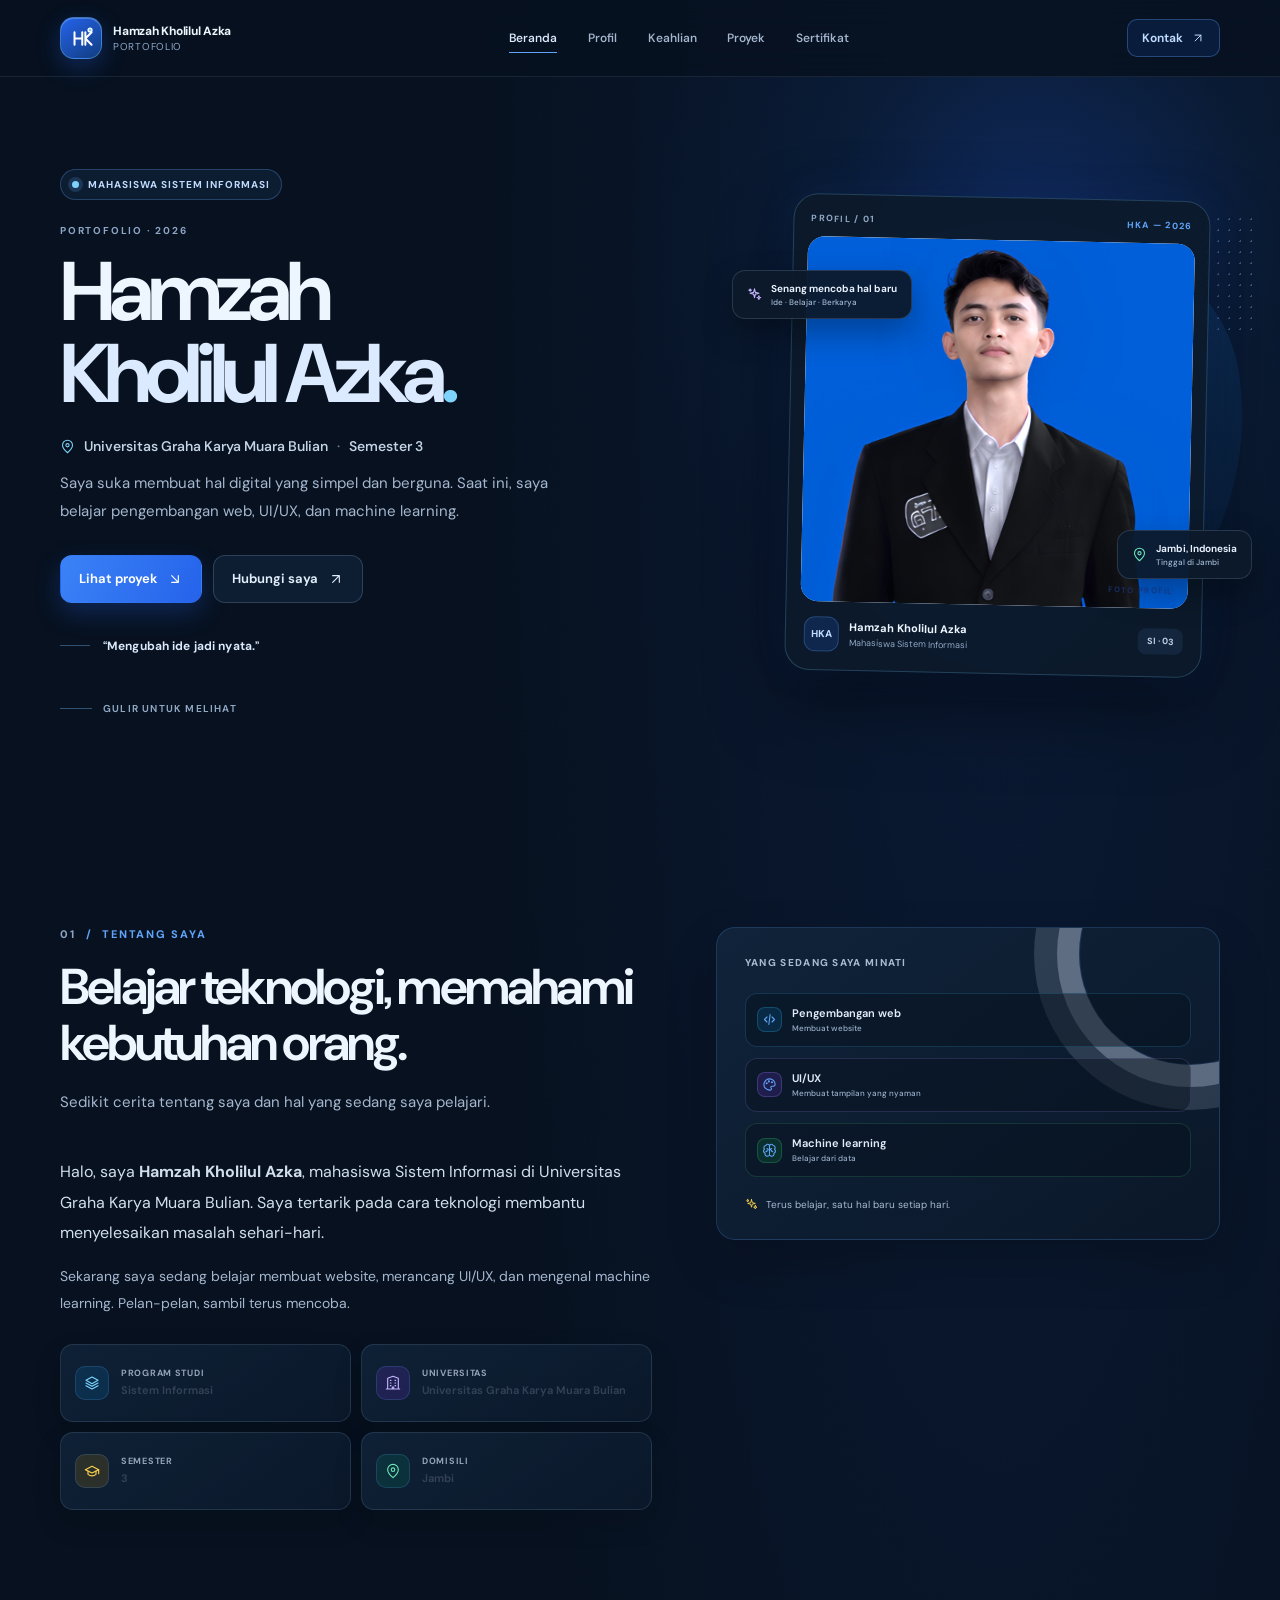
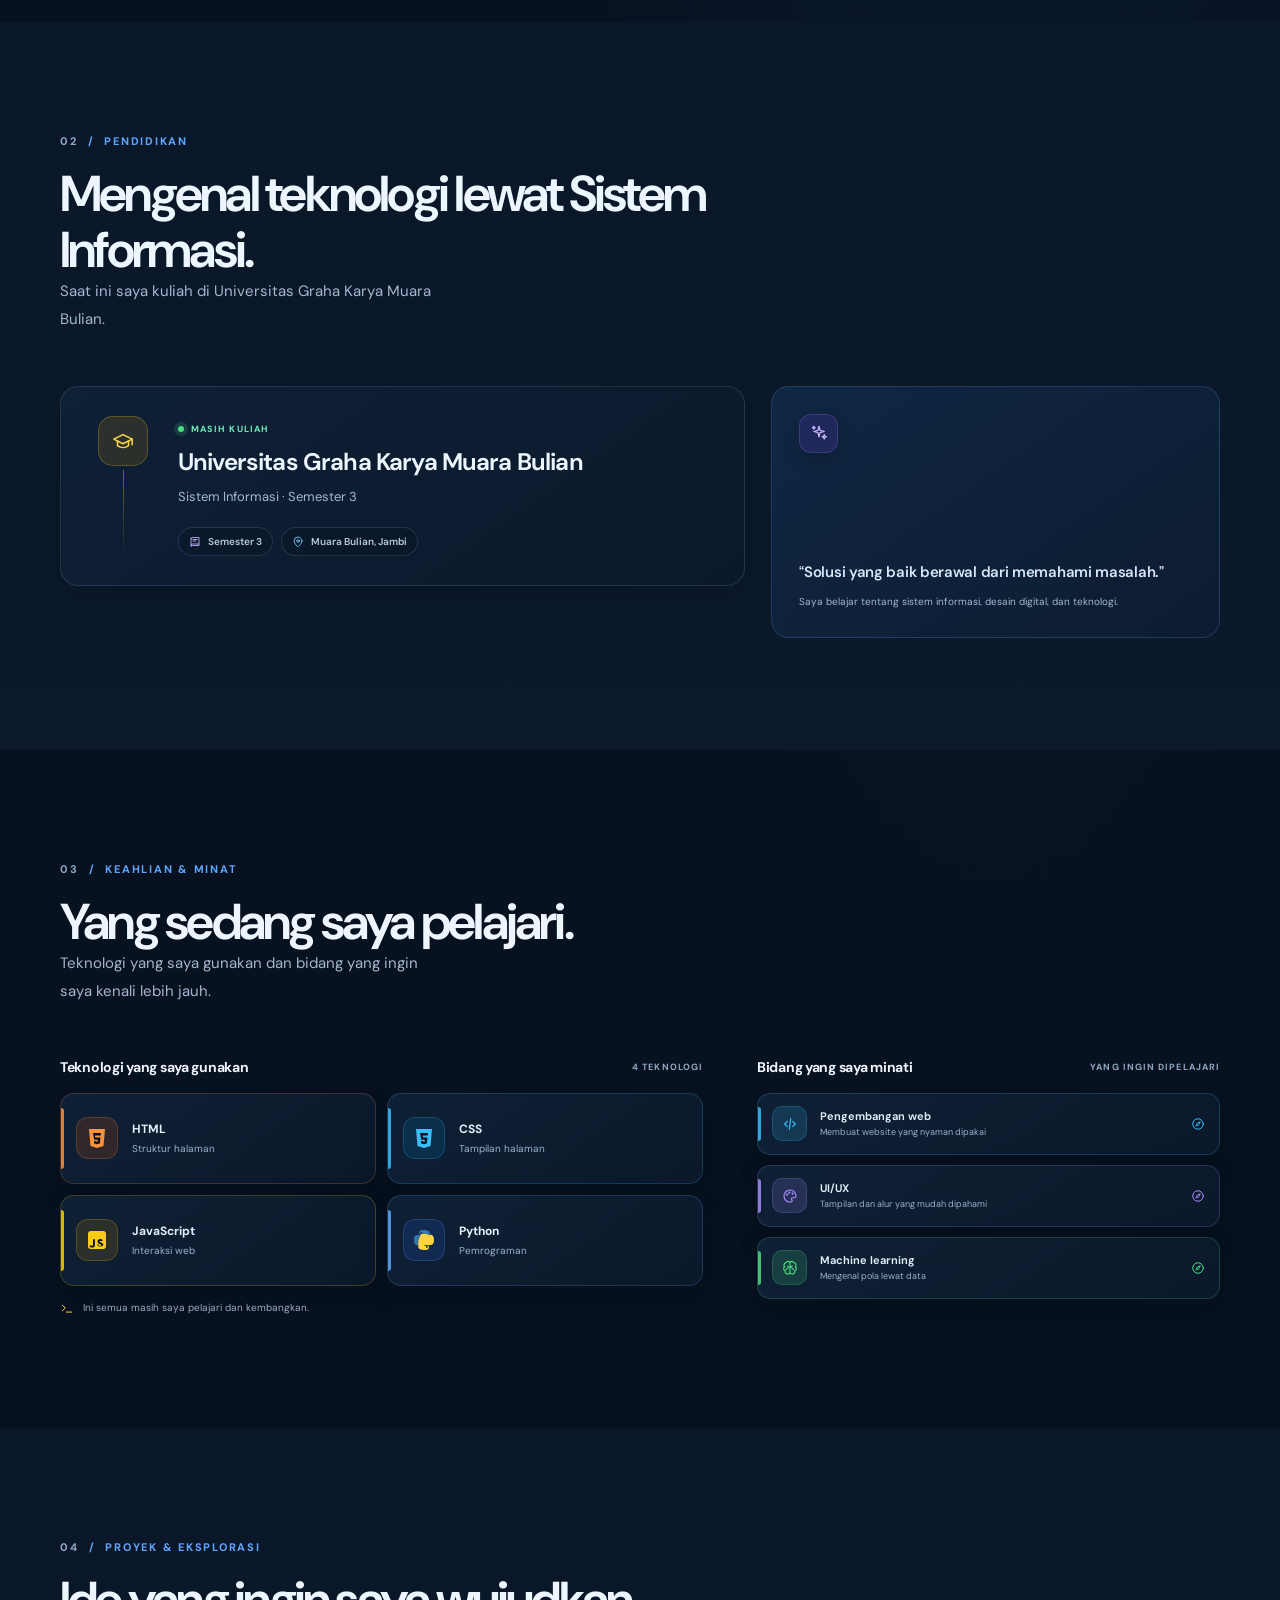
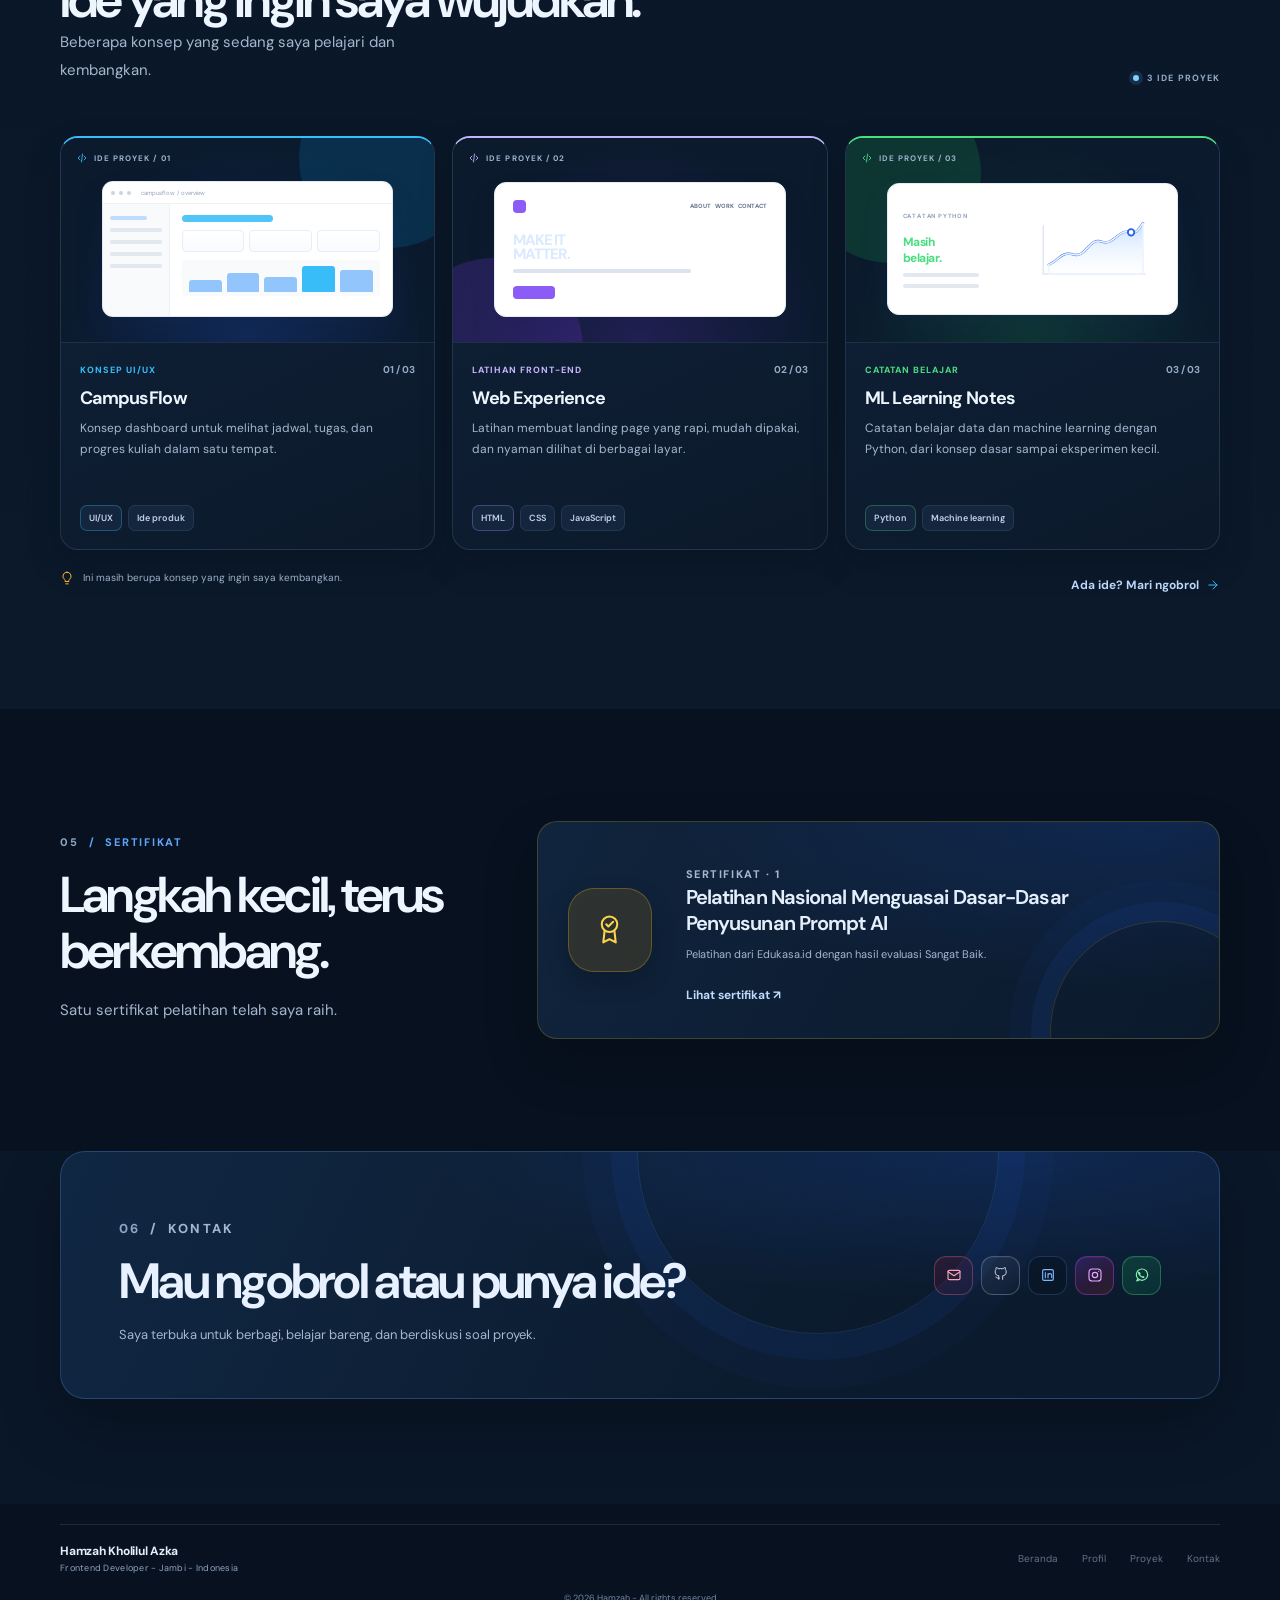
==== commit ee7fbdde: "add sertificate" ====
--- a/index.html
+++ b/index.html
@@ -191,8 +191,8 @@
 
     <section id="certificates" class="section">
       <div class="container-wide certificates-layout">
-        <div class="reveal"><div class="section-heading"><p class="section-overline"><span>05</span><span aria-hidden="true">/</span>Sertifikat</p><h2 class="section-title">Langkah kecil, terus berkembang.</h2><p class="section-lede">Sertifikat dan pencapaian saya akan ditampilkan di sini.</p></div></div>
-        <div class="reveal" data-delay="100"><div class="certificate-card"><span class="certificate-emblem"><svg aria-hidden="true"><use href="#i-award"/></svg></span><div class="certificate-copy"><p class="certificate-count">Sertifikat · 0</p><h3>Belum ada sertifikat untuk ditampilkan.</h3><p>Bagian ini akan diperbarui saat ada pencapaian baru.</p></div></div></div>
+        <div class="reveal"><div class="section-heading"><p class="section-overline"><span>05</span><span aria-hidden="true">/</span>Sertifikat</p><h2 class="section-title">Langkah kecil, terus berkembang.</h2><p class="section-lede">Satu sertifikat pelatihan telah saya raih.</p></div></div>
+        <div class="reveal" data-delay="100"><div class="certificate-card"><span class="certificate-emblem"><svg aria-hidden="true"><use href="#i-award"/></svg></span><div class="certificate-copy"><p class="certificate-count">Sertifikat · 1</p><h3>Pelatihan Nasional Menguasai Dasar-Dasar Penyusunan Prompt AI</h3><p>Pelatihan dari Edukasa.id dengan hasil evaluasi Sangat Baik.</p><a class="projects-cta" href="sertifikat.html">Lihat sertifikat ↗</a></div></div></div>
       </div>
     </section>
 
--- a/styles.css
+++ b/styles.css
@@ -295,6 +295,13 @@
 .certificate-count { margin: 0 0 9px; color: var(--primary); font-size: 9px; font-weight: 780; letter-spacing: .14em; text-transform: uppercase; }
 .certificate-copy h3 { max-width: 420px; margin: 0; color: var(--deep); font-size: 20px; font-weight: 650; letter-spacing: -.045em; line-height: 1.3; }
 .certificate-copy p { max-width: 410px; margin: 9px 0 0; color: #64748b; font-size: 11px; line-height: 1.75; }
+.certificate-card--featured { grid-template-columns: minmax(0, .9fr) minmax(0, 1.1fr); gap: 32px; }
+.certificate-image-link { position: relative; z-index: 1; display: block; overflow: hidden; border: 1px solid rgba(148, 177, 211, .2); border-radius: 12px; background: #fff; }
+.certificate-image-link img { display: block; width: 100%; max-height: 700px; object-fit: contain; object-position: top center; transition: transform 280ms var(--ease-out); }
+.certificate-image-link:hover img { transform: scale(1.015); }
+.certificate-card--featured .certificate-copy { align-self: center; }
+.certificate-card--featured .certificate-copy h2 { max-width: 480px; }
+.certificate-card--featured .projects-cta { position: relative; z-index: 1; }
 
 /* Contact and footer */
 .contact-section { overflow: hidden; padding: 0 0 105px; background: var(--soft); }
@@ -445,6 +452,8 @@
   .certificate-emblem svg { width: 23px; height: 23px; }
   .certificate-copy h3 { font-size: 17px; }
   .certificate-copy p { font-size: 10px; }
+  .certificate-card--featured { grid-template-columns: 1fr; gap: 22px; padding: 20px 16px; }
+  .certificate-card--featured .certificate-copy h2 { font-size: 18px; }
   .contact-section { padding-bottom: 60px; }
   .contact-card { grid-template-columns: 1fr; gap: 24px; padding: 28px 22px; border-radius: 19px; }
   .contact-copy h2 { font-size: 2.15rem; }
